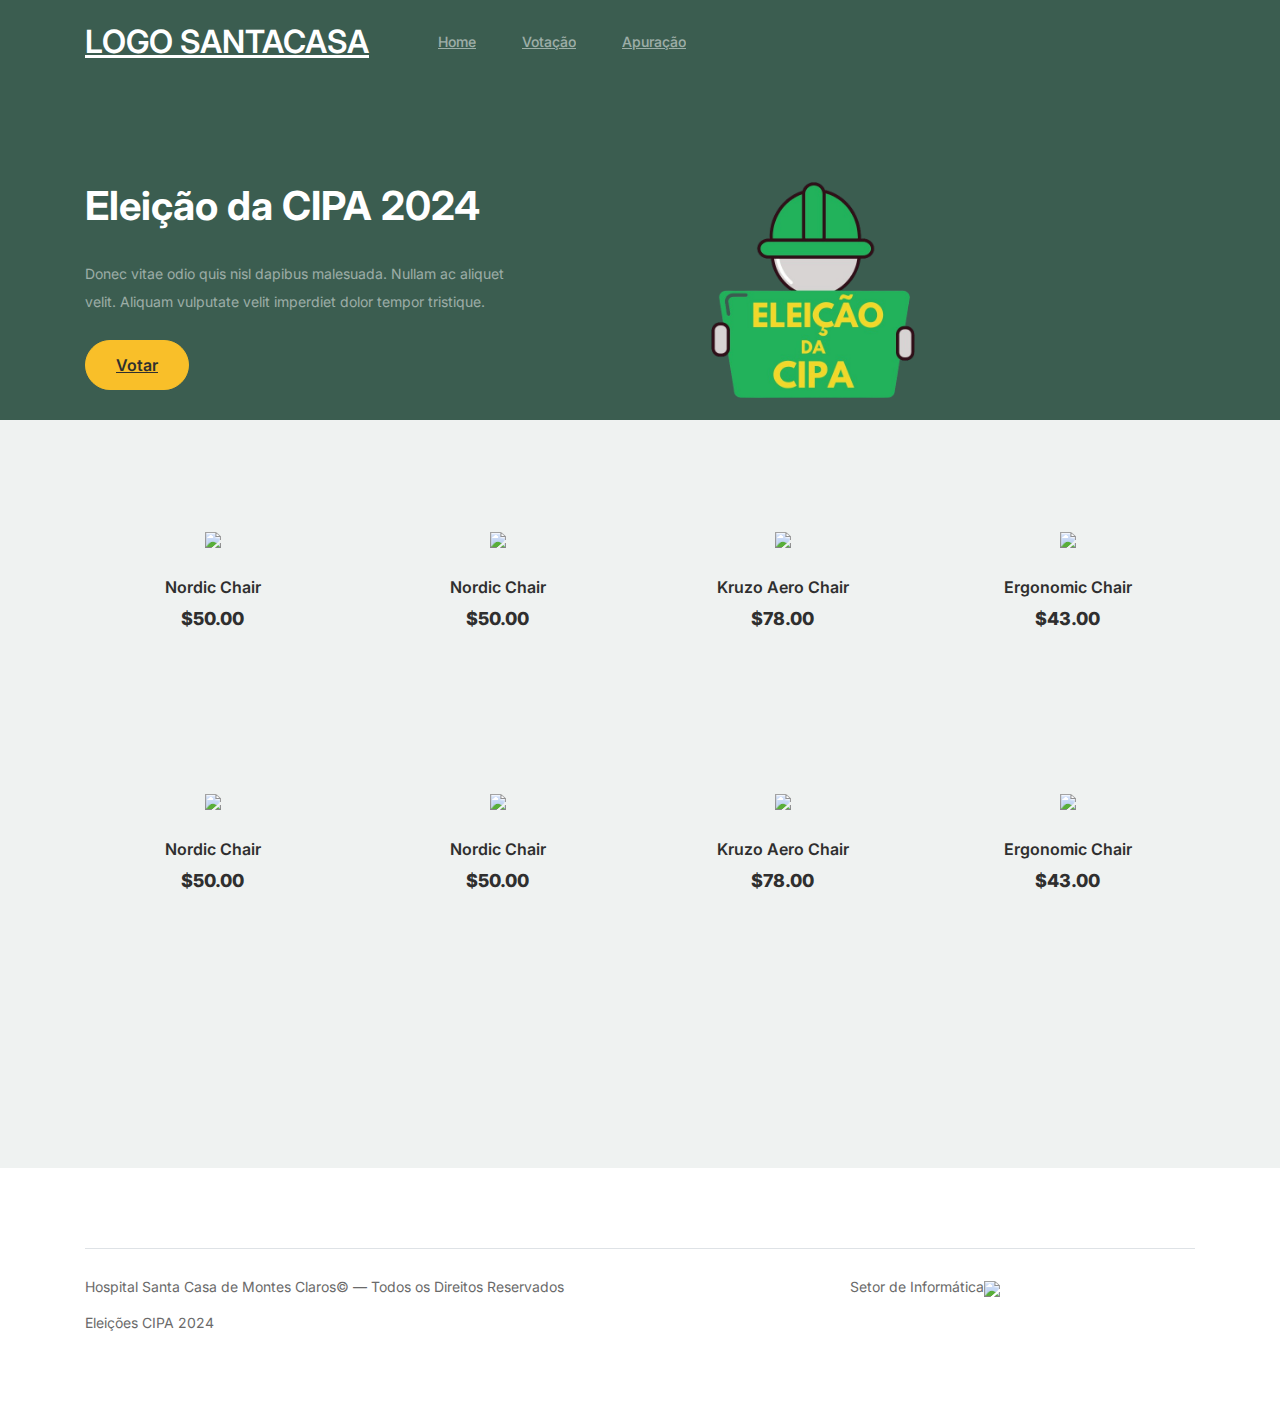
==== index.html @ 3fdd09a6 "Inclusão das fotos" ====
<!DOCTYPE html>
<html lang="pt-BR">

<head>
    <meta charset="UTF-8">
    <meta name="viewport" content="width=device-width, initial-scale=1.0, shrink-to-fit=no">
    <title>Site de Votação</title>
    <link rel="shortcut icon" href="favicon.png">
    <link href="https://stackpath.bootstrapcdn.com/bootstrap/4.5.2/css/bootstrap.min.css" rel="stylesheet">

    <link href="css/bootstrap.min.css" rel="stylesheet">
    <link href="https://cdnjs.cloudflare.com/ajax/libs/font-awesome/6.0.0-beta3/css/all.min.css" rel="stylesheet">
    <link href="css/tiny-slider.css" rel="stylesheet">
    <link href="css/style.css" rel="stylesheet">

</head>

<body>
    <nav class="custom-navbar navbar navbar navbar-expand-md navbar-dark bg-dark" arial-label="Furni navigation bar">
        <div class="container">
            <a class="navbar-brand" href="index.html">LOGO SANTACASA</a>
            <div class="collapse navbar-collapse">
                <ul class="custom-navbar-nav navbar-nav ms-auto mb-2 mb-md-0">
                    <li class="nav-item active">
                    <li class="nav-item">
                        <a class="nav-link" href="index.html">Home</a>
                    </li>
                    <li class="nav-item">
                        <a class="nav-link" href=#votacao>Votação</a>
                    </li>
                    <li class="nav-item">
                        <a class="nav-link" href="resultado.html">Apuração</a>
                    </li>
                </ul>
            </div>
        </div>
    </nav>

    <div class="hero">
        <div class="container">
            <div class="row justify-content-between">
                <div class="col-lg-5">
                    <div class="intro-excerpt">
                        <h1>Eleição da CIPA <span clsas="d-block">2024</span></h1>
                        <p class="mb-4">Donec vitae odio quis nisl dapibus malesuada. Nullam ac aliquet
                            velit. Aliquam
                            vulputate velit imperdiet dolor tempor tristique.</p>
                        <p><a href="" class="btn btn-secondary me-2">Votar</a>
                    </div>
                </div>
                <div class="col-lg-6">
                    <div class="hero-img-wrap">
                        <img src="img/boneco_cipa.png" class="img-fluid boneco">
                    </div>
                </div>
            </div>
        </div>
    </div>

    <div class="untree_co-section product-section before-footer-section0" id="votacao">
        <div class="container">
            <div class="row">

                <!-- Start Column 1 -->
                <div class="col-12 col-md-4 col-lg-3 mb-5">
                    <a class="product-item" href="#">
                        <img src="images/person_3.jpg" class="img-fluid product-thumbnail">
                        <h3 class="product-title">Nordic Chair</h3>
                        <strong class="product-price">$50.00</strong>
                        <span class="icon-cross">
                            <p>Votar</p>
                        </span>
                    </a>
                </div>
                <!-- End Column 1 -->

                <!-- Start Column 2 -->
                <div class="col-12 col-md-4 col-lg-3 mb-5">
                    <a class="product-item" href="#">
                        <img src="images/person_2.jpg" class="img-fluid product-thumbnail">
                        <h3 class="product-title">Nordic Chair</h3>
                        <strong class="product-price">$50.00</strong>

                        <span class="icon-cross">
                            <img src="images/cross.svg" class="img-fluid">
                        </span>
                    </a>
                </div>
                <!-- End Column 2 -->

                <!-- Start Column 3 -->
                <div class="col-12 col-md-4 col-lg-3 mb-5">
                    <a class="product-item" href="#">
                        <img src="images/person_4.jpg" class="img-fluid product-thumbnail">
                        <h3 class="product-title">Kruzo Aero Chair</h3>
                        <strong class="product-price">$78.00</strong>

                        <span class="icon-cross">
                            <img src="images/cross.svg" class="img-fluid">
                        </span>
                    </a>
                </div>
                <!-- End Column 3 -->

                <!-- Start Column 4 -->
                <div class="col-12 col-md-4 col-lg-3 mb-5">
                    <a class="product-item" href="#">
                        <img src="images/person_3.jpg" class="img-fluid product-thumbnail">
                        <h3 class="product-title">Ergonomic Chair</h3>
                        <strong class="product-price">$43.00</strong>

                        <span class="icon-cross">
                            <img src="images/cross.svg" class="img-fluid">
                        </span>
                    </a>
                </div>
                <!-- End Column 4 -->


                <!-- Start Column 1 -->
                <div class="col-12 col-md-4 col-lg-3 mb-5">
                    <a class="product-item" href="#">
                        <img src="images/person_3.jpg" class="img-fluid product-thumbnail">
                        <h3 class="product-title">Nordic Chair</h3>
                        <strong class="product-price">$50.00</strong>

                        <span class="icon-cross">
                            <img src="images/cross.svg" class="img-fluid">
                        </span>
                    </a>
                </div>
                <!-- End Column 1 -->

                <!-- Start Column 2 -->
                <div class="col-12 col-md-4 col-lg-3 mb-5">
                    <a class="product-item" href="#">
                        <img src="images/person_1.jpg" class="img-fluid product-thumbnail">
                        <h3 class="product-title">Nordic Chair</h3>
                        <strong class="product-price">$50.00</strong>

                        <span class="icon-cross">
                            <img src="images/cross.svg" class="img-fluid">
                        </span>
                    </a>
                </div>
                <!-- End Column 2 -->

                <!-- Start Column 3 -->
                <div class="col-12 col-md-4 col-lg-3 mb-5">
                    <a class="product-item" href="#">
                        <img src="images/person-1.jpg" class="img-fluid product-thumbnail">
                        <h3 class="product-title">Kruzo Aero Chair</h3>
                        <strong class="product-price">$78.00</strong>

                        <span class="icon-cross">
                            <img src="images/cross.svg" class="img-fluid">
                        </span>
                    </a>
                </div>
                <!-- End Column 3 -->

                <!-- Start Column 4 -->
                <div class="col-12 col-md-4 col-lg-3 mb-5">
                    <a class="product-item" href="#">
                        <img src="images/person_3.jpg" class="img-fluid product-thumbnail">
                        <h3 class="product-title">Ergonomic Chair</h3>
                        <strong class="product-price">$43.00</strong>

                        <span class="icon-cross">
                            <img src="images/cross.svg" class="img-fluid">
                        </span>
                    </a>
                </div>
                <!-- End Column 4 -->


            </div>
        </div>
    </div>


    <footer class="footer-section">
        <div class="container relative">
            <div class="border-top copyright">
                <div class="row pt-4">
                    <div class="col-lg-6">
                        <p class="mb-2 text-lg-start">Hospital Santa Casa de Montes Claros&copy; &mdash;
                            Todos os Direitos Reservados
                        </p>
                        <p class="mb-2 text-lg-start"> Eleições CIPA 2024</p>
                    </div>

                    <div class="col-lg-6 text-center text-lg-end">
                        <ul class="list-unstyled d-inline-flex ms-auto">
                            <li class="me-4">
                                <p href="#">Setor de Informática</p>
                            </li>
                            <li class="me-4">
                                <img src="logo.png">
                            </li>
                        </ul>
                    </div>

                </div>
            </div>

        </div>
    </footer>




















    <script src="js/bootstrap.bundle.min.js"></script>
    <script src="https://code.jquery.com/jquery-3.5.1.slim.min.js"></script>
    <script src="https://cdn.jsdelivr.net/npm/@popperjs/core@2.9.3/dist/umd/popper.min.js"></script>
    <script src="https://stackpath.bootstrapcdn.com/bootstrap/4.5.2/js/bootstrap.min.js"></script>
    <!-- Script para geração dos cards e paginação -->
    <script src="votacao.js"></script>

</html>
---- css/style.css ----
@import url("https://fonts.googleapis.com/css2?family=Inter:wght@400;500;600;700;800&display=swap");

body {
    overflow-x: hidden;
    position: relative;
}

body {
    font-family: "Inter", sans-serif;
    font-weight: 400;
    line-height: 28px;
    color: #6a6a6a;
    font-size: 14px;
    background-color: #eff2f1;
}

a {
    text-decoration: none;
    -webkit-transition: .3s all ease;
    -o-transition: .3s all ease;
    transition: .3s all ease;
    color: #2f2f2f;
    text-decoration: underline;
}

a:hover {
    color: #2f2f2f;
    text-decoration: none;
}

a.more {
    font-weight: 600;
}

.custom-navbar {
    background: #3b5d50 !important;
    padding-top: 20px;
    padding-bottom: 20px;
    position: relative;
}

.custom-navbar .navbar-brand {
    font-size: 32px;
    font-weight: 600;
}

.custom-navbar .navbar-brand>span {
    opacity: .4;
}

.custom-navbar .navbar-toggler {
    border-color: transparent;
}

.custom-navbar .navbar-toggler:active,
.custom-navbar .navbar-toggler:focus {
    -webkit-box-shadow: none;
    box-shadow: none;
    outline: none;
}

@media (min-width: 992px) {
    .custom-navbar .custom-navbar-nav li {
        margin-left: 15px;
        margin-right: 15px;
    }
}

.custom-navbar .custom-navbar-nav li a {
    font-weight: 500;
    color: #ffffff !important;
    opacity: .5;
    -webkit-transition: .3s all ease;
    -o-transition: .3s all ease;
    transition: .3s all ease;
    position: relative;
}

@media (min-width: 768px) {
    .custom-navbar .custom-navbar-nav li a:before {
        content: "";
        position: absolute;
        bottom: 0;
        left: 8px;
        right: 8px;
        background: #f9bf29;
        height: 5px;
        opacity: 1;
        visibility: visible;
        width: 0;
        -webkit-transition: .15s all ease-out;
        -o-transition: .15s all ease-out;
        transition: .15s all ease-out;
    }
}

.custom-navbar .custom-navbar-nav li a:hover {
    opacity: 1;
}

.custom-navbar .custom-navbar-nav li a:hover:before {
    width: calc(100% - 16px);
}

.custom-navbar .custom-navbar-nav li.active a {
    opacity: 1;
}

.custom-navbar .custom-navbar-nav li.active a:before {
    width: calc(100% - 16px);
}

.custom-navbar .custom-navbar-cta {
    margin-left: 0 !important;
    -webkit-box-orient: horizontal;
    -webkit-box-direction: normal;
    -ms-flex-direction: row;
    flex-direction: row;
}

@media (min-width: 768px) {
    .custom-navbar .custom-navbar-cta {
        margin-left: 40px !important;
    }
}

.custom-navbar .custom-navbar-cta li {
    margin-left: 0px;
    margin-right: 0px;
}

.custom-navbar .custom-navbar-cta li:first-child {
    margin-right: 20px;
}

.hero {
    background: #3b5d50;
    padding: calc(4rem - 30px) 0 0rem 0;
}

@media (min-width: 768px) {
    .hero {
        padding: calc(2rem - 30px) 0 0 0;
    }
}

@media (min-width: 992px) {
    .hero {
        padding: calc(8rem - 30px) 0 0rem 0;
        height: ;
    }
}

.hero .intro-excerpt {
    position: relative;
    z-index: 4;
}

@media (min-width: 992px) {
    .hero .intro-excerpt {
        max-width: 450px;
    }
}

.hero h1 {
    font-weight: 700;
    color: #ffffff;
    margin-bottom: 30px;
}

@media (min-width: 1400px) {
    .hero h1 {
        font-size: 54px;
    }
}

.hero p {
    color: rgba(255, 255, 255, 0.5);
    margin-bottom: 30px;
}

.hero .hero-img-wrap {
    position: relative;
}

.hero .hero-img-wrap img {
    width: 400px;
    height: auto;
    position: relative;
    top: 0px;
    right: 0px;
    z-index: 2;
    max-width: 780px;
    left: -20px;
}

@media (min-width: 768px) {
    .hero .hero-img-wrap img {
        right: 0px;
        left: 300px;
        width: 40%;
        height: auto;
        top: 20px;
    }
}

@media (min-width: 992px) {
    .hero .hero-img-wrap img {
        left: 0px;
        top: 80px;
        position: absolute;
        right: -50px;
    }
}

@media (min-width: 1200px) {
    .hero .hero-img-wrap img {
        left: 50px;
        top: 0px;
        right: -100px;
    }
}

.hero .hero-img-wrap:after {
    content: "";
    position: absolute;
    width: 255px;
    height: 217px;
    background-image: url("../img/dots-green.svg");
    background-size: contain;
    background-repeat: no-repeat;
    right: -100px;
    top: -0px;
}

@media (min-width: 1200px) {
    .hero .hero-img-wrap:after {
        top: -40px;
    }
}

@media (min-width: 992px) {
    .hero .hero-img-wrap:after {
        top: -40px;
        width: 70%;
        height: auto;
    }
}

@media (min-width: 992px) {
    .hero .hero-img-wrap:after {
        top: -40px;
        width: 70%;
        height: auto;
    }
}

.btn {
    font-weight: 600;
    padding: 12px 30px;
    border-radius: 30px;
    color: #ffffff;
    background: #2f2f2f;
    border-color: #2f2f2f;
}

.btn:hover {
    color: #ffffff;
    background: #222222;
    border-color: #222222;
}

.btn:active,
.btn:focus {
    outline: none !important;
    -webkit-box-shadow: none;
    box-shadow: none;
}

.btn.btn-primary {
    background: #3b5d50;
    border-color: #3b5d50;
}

.btn.btn-primary:hover {
    background: #314d43;
    border-color: #314d43;
}

.btn.btn-secondary {
    color: #2f2f2f;
    background: #f9bf29;
    border-color: #f9bf29;
}

.btn.btn-secondary:hover {
    background: #f8b810;
    border-color: #f8b810;
}

.btn.btn-white-outline {
    background: transparent;
    border-width: 2px;
    border-color: rgba(255, 255, 255, 0.3);
}

.btn.btn-white-outline:hover {
    border-color: white;
    color: #ffffff;
}

.section-title {
    color: #2f2f2f;
}

.product-section {
    padding: 12rem 0;
}

.product-section .product-item {
    text-align: center;
    text-decoration: none;
    display: block;
    position: relative;
    padding-bottom: 8em;
    cursor: pointer;
}

.product-section .product-item .product-thumbnail {
    margin-bottom: 30px;
    position: relative;
    top: 0;
    -webkit-transition: .3s all ease;
    -o-transition: .3s all ease;
    transition: .3s all ease;
}

.product-section .product-item h3 {
    font-weight: 600;
    font-size: 16px;
}

.product-section .product-item strong {
    font-weight: 800 !important;
    font-size: 18px !important;
}

.product-section .product-item h3,
.product-section .product-item strong {
    color: #2f2f2f;
    text-decoration: none;
}

.product-section .product-item .icon-cross {
    position: absolute;
    width: 60px;
    height: 35px;
    display: inline-block;
    color: #2f2f2f;
    background: #f9bf29;
    border-color: #f9bf29;
    bottom: 15px;
    left: 50%;
    -webkit-transform: translateX(-50%);
    -ms-transform: translateX(-50%);
    transform: translateX(-50%);
    margin-bottom: -17.5px;
    border-radius: 50%;
    opacity: 0;
    visibility: hidden;
    -webkit-transition: .3s all ease;
    -o-transition: .3s all ease;
    transition: .3s all ease;
}

.product-section .product-item .icon-cross img {
    position: absolute;
    left: 50%;
    top: 50%;
    -webkit-transform: translate(-50%, -50%);
    -ms-transform: translate(-50%, -50%);
    transform: translate(-50%, -50%);
}

.product-section .product-item:before {
    bottom: 80px;
    left: 0;
    right: 0;
    position: absolute;
    content: "";
    background: #dce5e4;
    height: 0%;
    z-index: -1;
    border-radius: 10px;
    -webkit-transition: .3s all ease;
    -o-transition: .3s all ease;
    transition: .3s all ease;
}

.product-section .product-item:hover .product-thumbnail {
    top: -25px;
}

.product-section .product-item:hover .icon-cross {
    top: auto;
    bottom: 0;
    opacity: 1;
    visibility: visible;
}

.product-section .product-item:hover:before {
    height: 70%;
}


.footer-section {
    padding: 80px 0;
    background: #ffffff;
}

.footer-section .relative {
    position: relative;
}

.footer-section a {
    text-decoration: none;
    color: #2f2f2f;
    -webkit-transition: .3s all ease;
    -o-transition: .3s all ease;
    transition: .3s all ease;
}

.footer-section a:hover {
    color: rgba(47, 47, 47, 0.5);
}

.footer-section .subscription-form {
    margin-bottom: 40px;
    position: relative;
    z-index: 2;
    margin-top: 100px;
}

@media (min-width: 992px) {
    .footer-section .subscription-form {
        margin-top: 0px;
        margin-bottom: 80px;
    }
}

.footer-section .subscription-form h3 {
    font-size: 18px;
    font-weight: 500;
    color: #3b5d50;
}

.footer-section .subscription-form .form-control {
    height: 50px;
    border-radius: 10px;
    font-family: "Inter", sans-serif;
}

.footer-section .subscription-form .form-control:active,
.footer-section .subscription-form .form-control:focus {
    outline: none;
    -webkit-box-shadow: none;
    box-shadow: none;
    border-color: #3b5d50;
    -webkit-box-shadow: 0 1px 4px 0 rgba(0, 0, 0, 0.2);
    box-shadow: 0 1px 4px 0 rgba(0, 0, 0, 0.2);
}

.footer-section .subscription-form .form-control::-webkit-input-placeholder {
    font-size: 14px;
}

.footer-section .subscription-form .form-control::-moz-placeholder {
    font-size: 14px;
}

.footer-section .subscription-form .form-control:-ms-input-placeholder {
    font-size: 14px;
}

.footer-section .subscription-form .form-control:-moz-placeholder {
    font-size: 14px;
}

.footer-section .subscription-form .btn {
    border-radius: 10px !important;
}

.footer-section .sofa-img {
    position: absolute;
    top: -200px;
    z-index: 1;
    right: 0;
}

.footer-section .sofa-img img {
    max-width: 380px;
}

.footer-section .links-wrap {
    margin-top: 0px;
}

@media (min-width: 992px) {
    .footer-section .links-wrap {
        margin-top: 54px;
    }
}

.footer-section .links-wrap ul li {
    margin-bottom: 10px;
}

.footer-section .footer-logo-wrap .footer-logo {
    font-size: 32px;
    font-weight: 500;
    text-decoration: none;
    color: #3b5d50;
}

.footer-section .custom-social li {
    margin: 2px;
    display: inline-block;
}

.footer-section .custom-social li a {
    width: 40px;
    height: 40px;
    text-align: center;
    line-height: 40px;
    display: inline-block;
    background: #dce5e4;
    color: #3b5d50;
    border-radius: 50%;
}

.footer-section .custom-social li a:hover {
    background: #3b5d50;
    color: #ffffff;
}

.footer-section .border-top {
    border-color: #dce5e4;
}

.footer-section .border-top.copyright {
    font-size: 14px !important;
}

.untree_co-section {
    padding: 7rem 0;
}

.form-control {
    height: 50px;
    border-radius: 10px;
    font-family: "Inter", sans-serif;
}

.form-control:active,
.form-control:focus {
    outline: none;
    -webkit-box-shadow: none;
    box-shadow: none;
    border-color: #3b5d50;
    -webkit-box-shadow: 0 1px 4px 0 rgba(0, 0, 0, 0.2);
    box-shadow: 0 1px 4px 0 rgba(0, 0, 0, 0.2);
}

.form-control::-webkit-input-placeholder {
    font-size: 14px;
}

.form-control::-moz-placeholder {
    font-size: 14px;
}

.form-control:-ms-input-placeholder {
    font-size: 14px;
}

.form-control:-moz-placeholder {
    font-size: 14px;
}

.service {
    line-height: 1.5;
}

.service .service-icon {
    border-radius: 10px;
    -webkit-box-flex: 0;
    -ms-flex: 0 0 50px;
    flex: 0 0 50px;
    height: 50px;
    line-height: 50px;
    text-align: center;
    background: #3b5d50;
    margin-right: 20px;
    color: #ffffff;
}

textarea {
    height: auto !important;
}

.site-blocks-table {
    overflow: auto;
}

.site-blocks-table .product-thumbnail {
    width: 200px;
}

.site-blocks-table .btn {
    padding: 2px 10px;
}

.site-blocks-table thead th {
    padding: 30px;
    text-align: center;
    border-width: 0px !important;
    vertical-align: middle;
    color: rgba(0, 0, 0, 0.8);
    font-size: 18px;
}

.site-blocks-table td {
    padding: 20px;
    text-align: center;
    vertical-align: middle;
    color: rgba(0, 0, 0, 0.8);
}

.site-blocks-table tbody tr:first-child td {
    border-top: 1px solid #3b5d50 !important;
}

.site-blocks-table .btn {
    background: none !important;
    color: #000000;
    border: none;
    height: auto !important;
}

.site-block-order-table th {
    border-top: none !important;
    border-bottom-width: 1px !important;
}

.site-block-order-table td,
.site-block-order-table th {
    color: #000000;
}

.couponcode-wrap input {
    border-radius: 10px !important;
}

.text-primary {
    color: #3b5d50 !important;
}

.thankyou-icon {
    position: relative;
    color: #3b5d50;
}

.thankyou-icon:before {
    position: absolute;
    content: "";
    width: 50px;
    height: 50px;
    border-radius: 50%;
    background: rgba(59, 93, 80, 0.2);
}
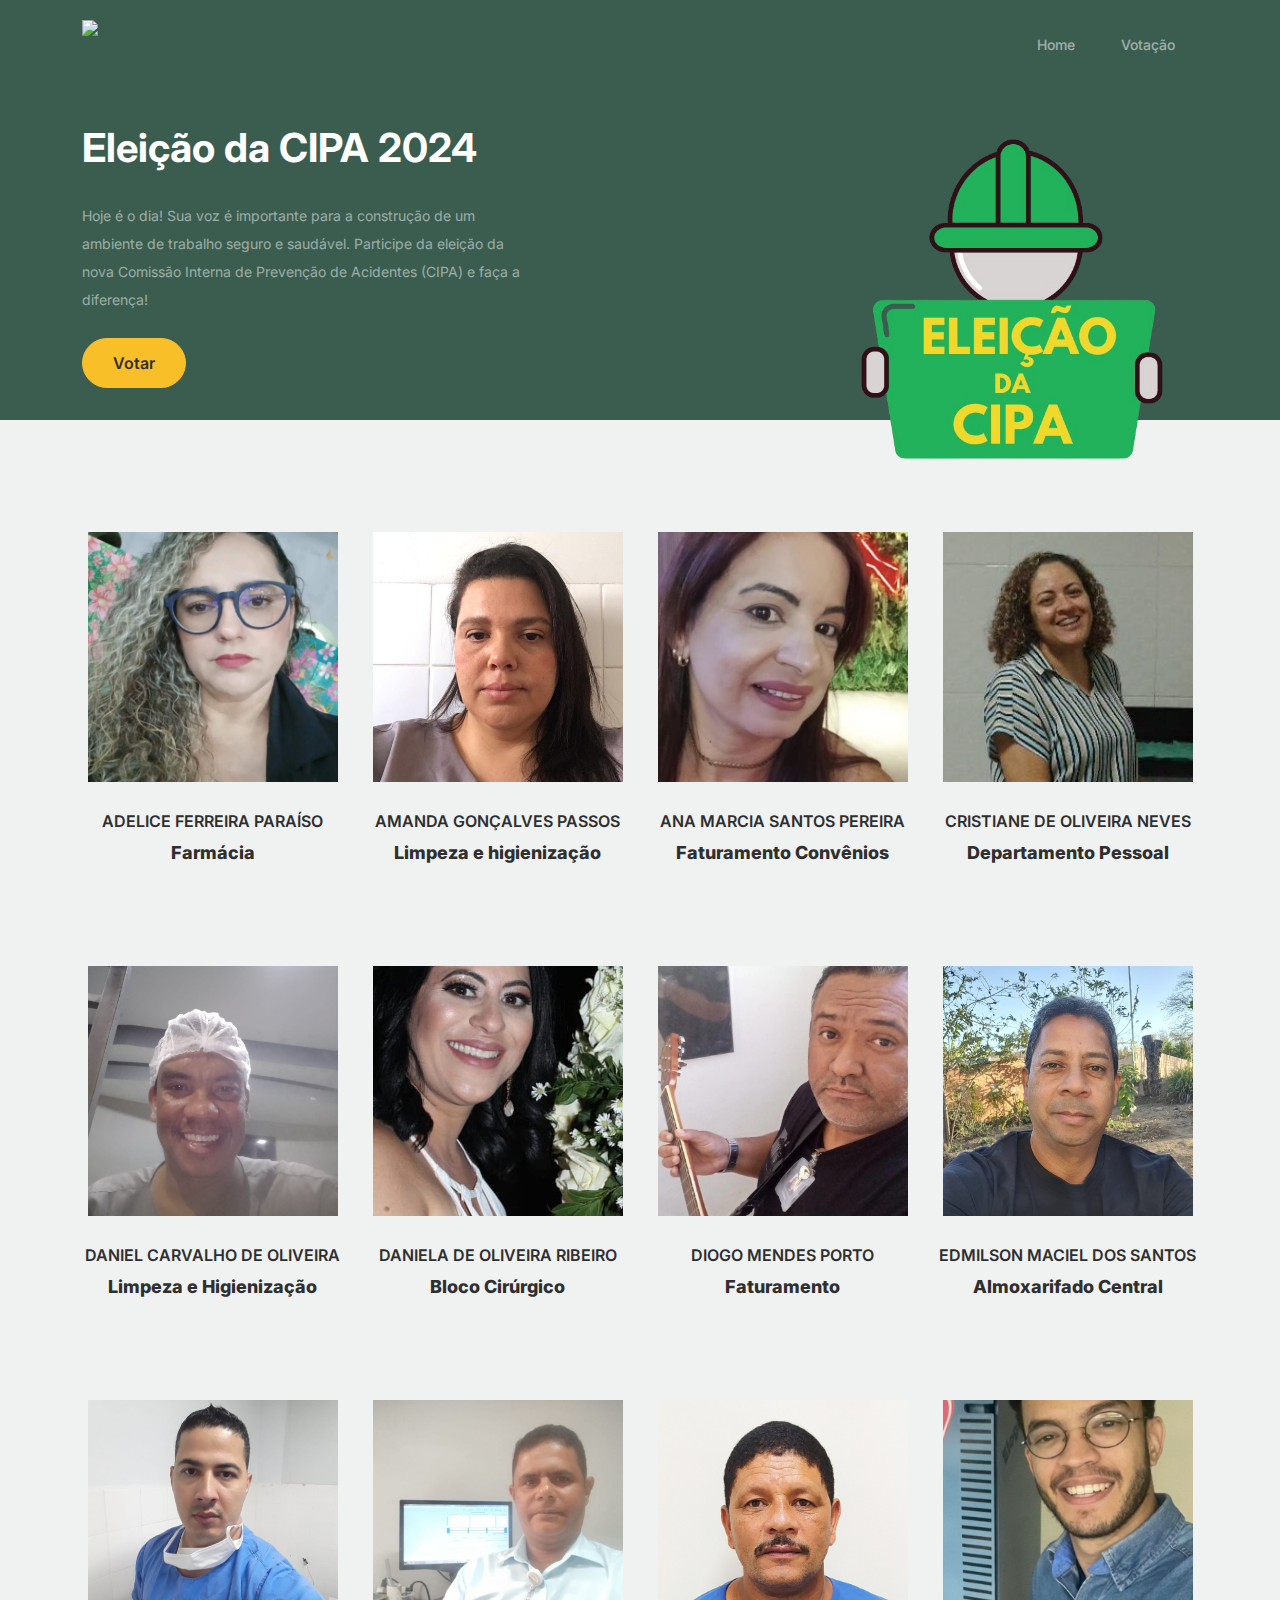
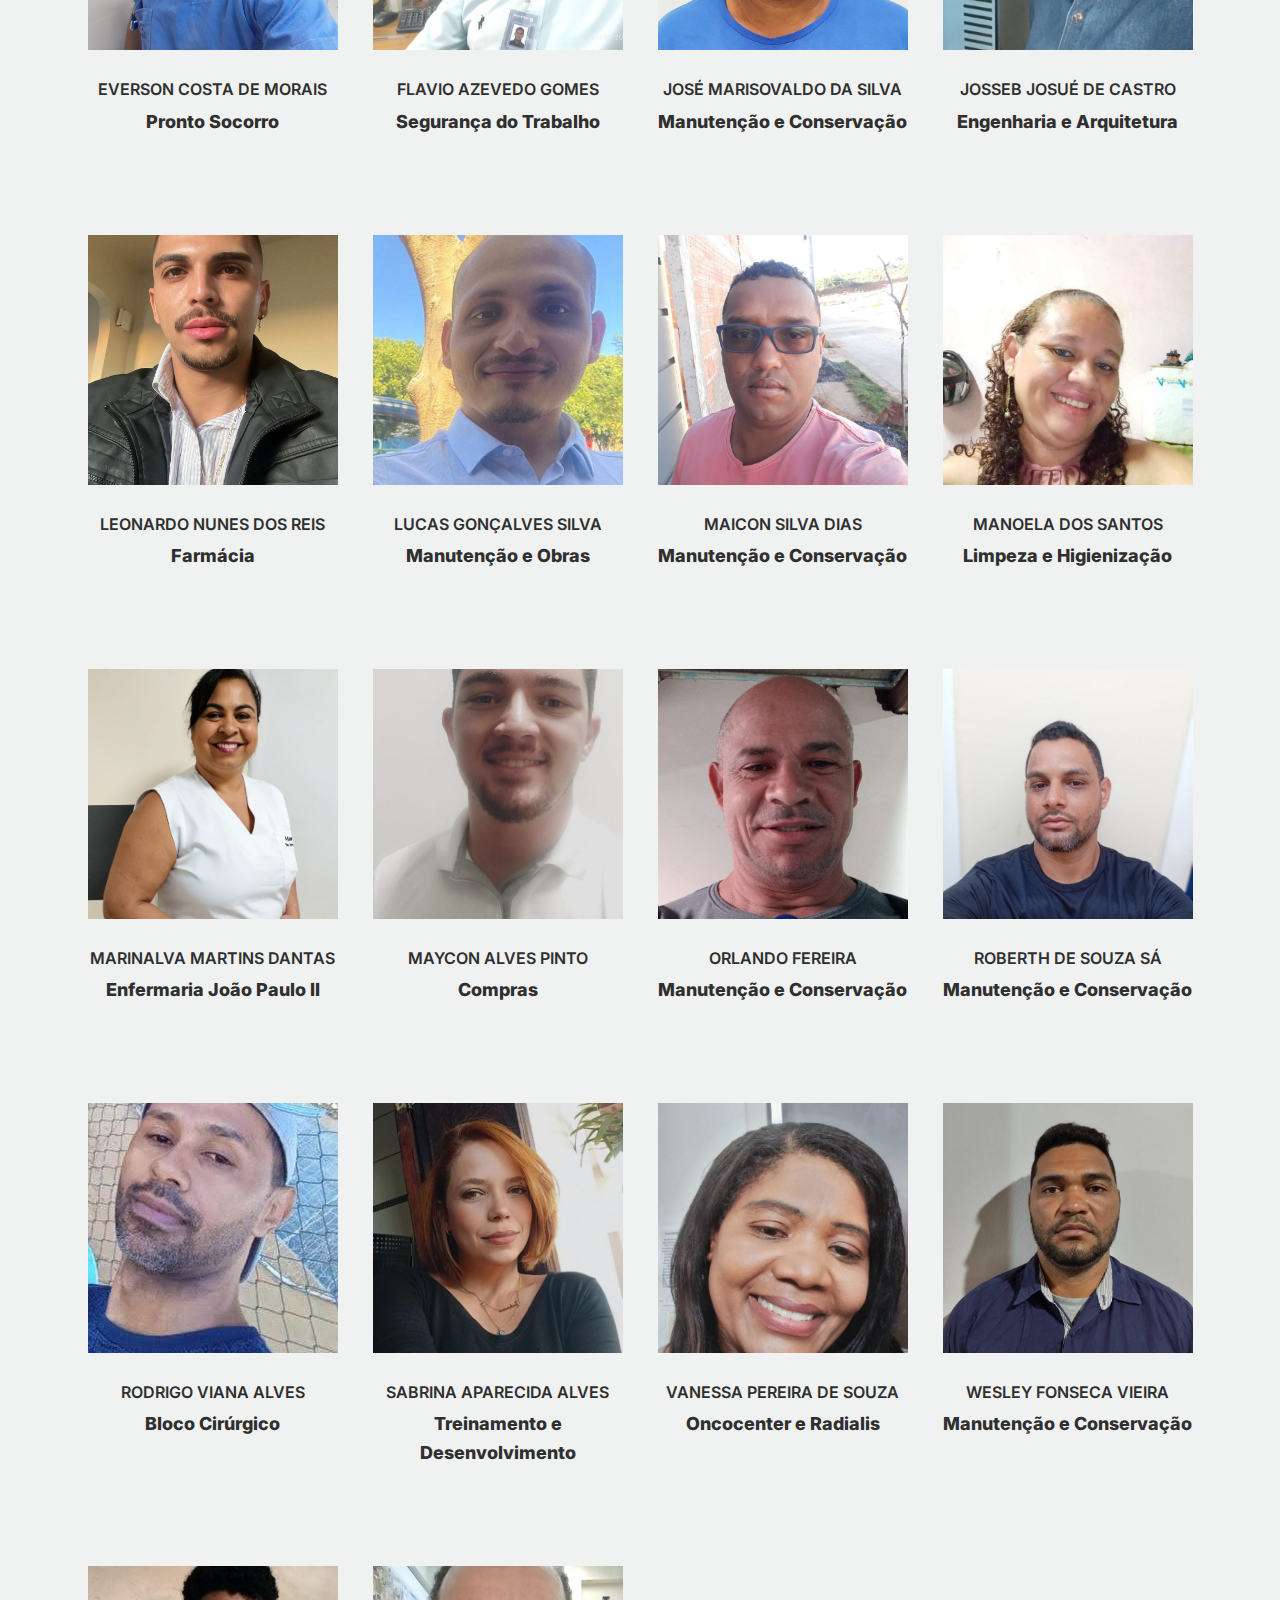
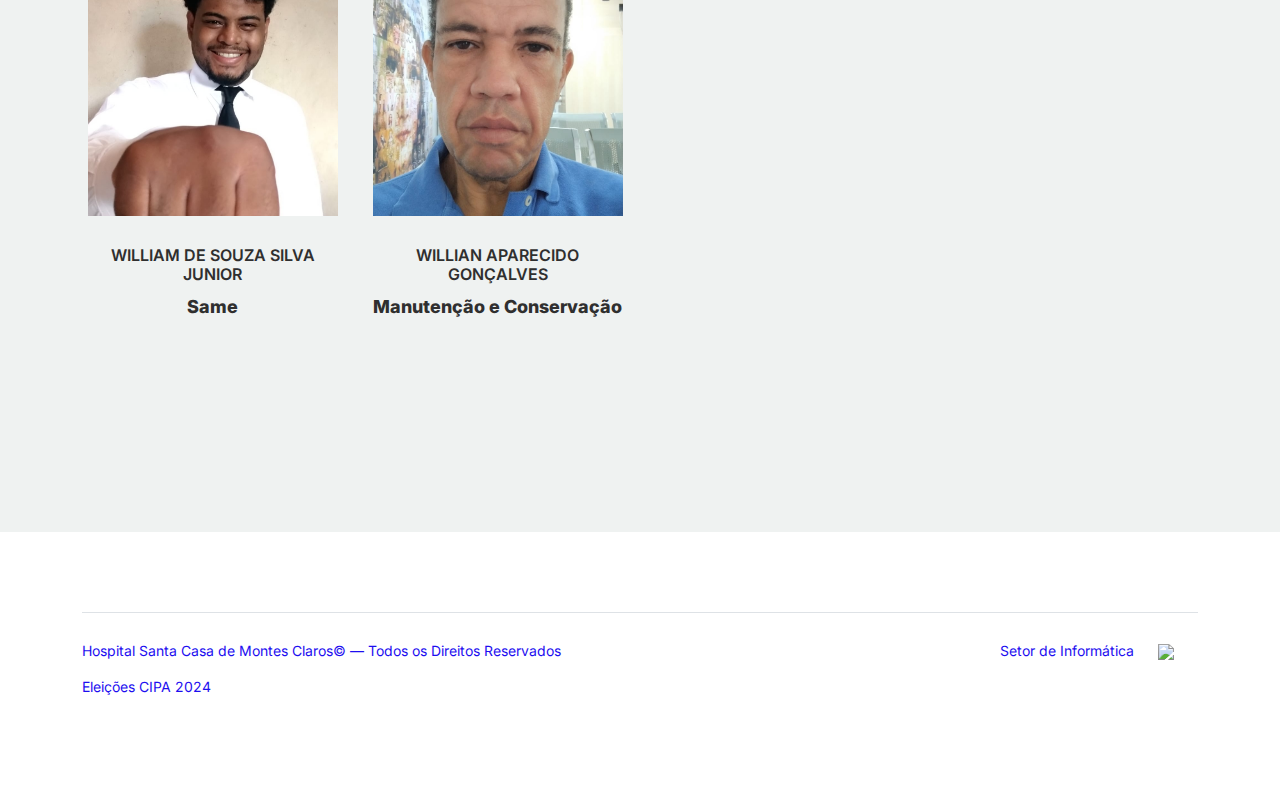
==== commit 8f2edd72: "Começo do modal" ====
--- a/index.html
+++ b/index.html
@@ -18,7 +18,7 @@
 <body>
     <nav class="custom-navbar navbar navbar navbar-expand-md navbar-dark bg-dark" arial-label="Furni navigation bar">
         <div class="container">
-            <a class="navbar-brand" href="index.html">LOGO SANTACASA</a>
+            <img src="img/Logo.png" class="img-logo">
             <div class="collapse navbar-collapse">
                 <ul class="custom-navbar-nav navbar-nav ms-auto mb-2 mb-md-0">
                     <li class="nav-item active">
@@ -28,9 +28,7 @@
                     <li class="nav-item">
                         <a class="nav-link" href=#votacao>Votação</a>
                     </li>
-                    <li class="nav-item">
-                        <a class="nav-link" href="resultado.html">Apuração</a>
-                    </li>
+
                 </ul>
             </div>
         </div>
@@ -42,10 +40,10 @@
                 <div class="col-lg-5">
                     <div class="intro-excerpt">
                         <h1>Eleição da CIPA <span clsas="d-block">2024</span></h1>
-                        <p class="mb-4">Donec vitae odio quis nisl dapibus malesuada. Nullam ac aliquet
-                            velit. Aliquam
-                            vulputate velit imperdiet dolor tempor tristique.</p>
-                        <p><a href="" class="btn btn-secondary me-2">Votar</a>
+                        <p class="mb-4">Hoje é o dia! Sua voz é importante para a construção de um ambiente de trabalho
+                            seguro e saudável. Participe da eleição
+                            da nova Comissão Interna de Prevenção de Acidentes (CIPA) e faça a diferença!</p>
+                        <p><a href="#votacao" class="btn btn-secondary me-2">Votar</a>
                     </div>
                 </div>
                 <div class="col-lg-6">
@@ -57,30 +55,37 @@
         </div>
     </div>
 
-    <div class="untree_co-section product-section before-footer-section0" id="votacao">
+    <div class="untree_co-section candidato-section before-footer-section0" id="votacao">
         <div class="container">
             <div class="row">
 
                 <!-- Start Column 1 -->
                 <div class="col-12 col-md-4 col-lg-3 mb-5">
-                    <a class="product-item" href="#">
-                        <img src="images/person_3.jpg" class="img-fluid product-thumbnail">
-                        <h3 class="product-title">Nordic Chair</h3>
-                        <strong class="product-price">$50.00</strong>
-                        <span class="icon-cross">
-                            <p>Votar</p>
-                        </span>
-                    </a>
-                </div>
+                    <a class="candidato-item" href="#">
+                        <img src="img/candidatos/APARAISO.jpg" class="img-fluid candidato-thumbnail">
+                        <h3 class="candidato-title">ADELICE FERREIRA PARAÍSO</h3>
+                        <strong class="candidato-price">Farmácia</strong>
+                        <span class="icon-cross">
+                            <div id="popup" class="popup">
+                                <div class="popup-content">
+                                    <span class="close" onclick="closePopup()">&times;</span>
+                                    <p>Por favor, insira o número da sua matrícula:</p>
+                                    <input type="text" id="matricula" name="matricula">
+                                    <button class="confirm-button" onclick="confirmar()">Confirmar</button>
+                                </div>
+                            </div>
+                        </span>
+                    </a>
+                </div>
+
                 <!-- End Column 1 -->
 
                 <!-- Start Column 2 -->
                 <div class="col-12 col-md-4 col-lg-3 mb-5">
-                    <a class="product-item" href="#">
-                        <img src="images/person_2.jpg" class="img-fluid product-thumbnail">
-                        <h3 class="product-title">Nordic Chair</h3>
-                        <strong class="product-price">$50.00</strong>
-
+                    <a class="candidato-item" href="#">
+                        <img src="img/candidatos/AGPASSOS.jpg" class="img-fluid candidato-thumbnail">
+                        <h3 class="candidato-title">AMANDA GONÇALVES PASSOS</h3>
+                        <strong class="candidato-price">Limpeza e higienização</strong>
                         <span class="icon-cross">
                             <img src="images/cross.svg" class="img-fluid">
                         </span>
@@ -90,10 +95,10 @@
 
                 <!-- Start Column 3 -->
                 <div class="col-12 col-md-4 col-lg-3 mb-5">
-                    <a class="product-item" href="#">
-                        <img src="images/person_4.jpg" class="img-fluid product-thumbnail">
-                        <h3 class="product-title">Kruzo Aero Chair</h3>
-                        <strong class="product-price">$78.00</strong>
+                    <a class="candidato-item" href="#">
+                        <img src="img/candidatos/AMSANTOS.jpg" class="img-fluid candidato-thumbnail">
+                        <h3 class="candidato-title">ANA MARCIA SANTOS PEREIRA</h3>
+                        <strong class="candidato-price">Faturamento Convênios</strong>
 
                         <span class="icon-cross">
                             <img src="images/cross.svg" class="img-fluid">
@@ -104,25 +109,48 @@
 
                 <!-- Start Column 4 -->
                 <div class="col-12 col-md-4 col-lg-3 mb-5">
-                    <a class="product-item" href="#">
-                        <img src="images/person_3.jpg" class="img-fluid product-thumbnail">
-                        <h3 class="product-title">Ergonomic Chair</h3>
-                        <strong class="product-price">$43.00</strong>
-
-                        <span class="icon-cross">
-                            <img src="images/cross.svg" class="img-fluid">
-                        </span>
-                    </a>
-                </div>
+                    <a class="candidato-item" href="#">
+                        <img src="img/candidatos/CONA.jpg" class="img-fluid candidato-thumbnail">
+                        <h3 class="candidato-title">CRISTIANE DE OLIVEIRA NEVES</h3>
+                        <strong class="candidato-price">Departamento Pessoal</strong>
+
+                        <span class="icon-cross">
+                            <img src="images/cross.svg" class="img-fluid">
+                        </span>
+                    </a>
+                </div>
+
+                <div class="col-12 col-md-4 col-lg-3 mb-5">
+                    <a class="candidato-item" href="#">
+                        <img src="img/candidatos/DCARVALHO.jpg" class="img-fluid candidato-thumbnail">
+                        <h3 class="candidato-title">DANIEL CARVALHO DE OLIVEIRA</h3>
+                        <strong class="candidato-price">Limpeza e Higienização</strong>
+
+                        <span class="icon-cross">
+                            <img src="images/cross.svg" class="img-fluid">
+                        </span>
+                    </a>
+                </div>
+
                 <!-- End Column 4 -->
-
+                <div class="col-12 col-md-4 col-lg-3 mb-5">
+                    <a class="candidato-item" href="#">
+                        <img src="img/candidatos/DORIBEIRO.jpg" class="img-fluid candidato-thumbnail">
+                        <h3 class="candidato-title">DANIELA DE OLIVEIRA RIBEIRO</h3>
+                        <strong class="candidato-price">Bloco Cirúrgico</strong>
+
+                        <span class="icon-cross">
+                            <img src="images/cross.svg" class="img-fluid">
+                        </span>
+                    </a>
+                </div>
 
                 <!-- Start Column 1 -->
                 <div class="col-12 col-md-4 col-lg-3 mb-5">
-                    <a class="product-item" href="#">
-                        <img src="images/person_3.jpg" class="img-fluid product-thumbnail">
-                        <h3 class="product-title">Nordic Chair</h3>
-                        <strong class="product-price">$50.00</strong>
+                    <a class="candidato-item" href="#">
+                        <img src="img/candidatos/DPORTO.jpg" class="img-fluid candidato-thumbnail">
+                        <h3 class="candidato-title">DIOGO MENDES PORTO</h3>
+                        <strong class="candidato-price">Faturamento</strong>
 
                         <span class="icon-cross">
                             <img src="images/cross.svg" class="img-fluid">
@@ -133,10 +161,10 @@
 
                 <!-- Start Column 2 -->
                 <div class="col-12 col-md-4 col-lg-3 mb-5">
-                    <a class="product-item" href="#">
-                        <img src="images/person_1.jpg" class="img-fluid product-thumbnail">
-                        <h3 class="product-title">Nordic Chair</h3>
-                        <strong class="product-price">$50.00</strong>
+                    <a class="candidato-item" href="#">
+                        <img src="img/candidatos/EMACIEL.jpg" class="img-fluid candidato-thumbnail">
+                        <h3 class="candidato-title">EDMILSON MACIEL DOS SANTOS</h3>
+                        <strong class="candidato-price">Almoxarifado Central</strong>
 
                         <span class="icon-cross">
                             <img src="images/cross.svg" class="img-fluid">
@@ -147,10 +175,10 @@
 
                 <!-- Start Column 3 -->
                 <div class="col-12 col-md-4 col-lg-3 mb-5">
-                    <a class="product-item" href="#">
-                        <img src="images/person-1.jpg" class="img-fluid product-thumbnail">
-                        <h3 class="product-title">Kruzo Aero Chair</h3>
-                        <strong class="product-price">$78.00</strong>
+                    <a class="candidato-item" href="#">
+                        <img src="img/candidatos/EMORAIS.jpg" class="img-fluid candidato-thumbnail">
+                        <h3 class="candidato-title">EVERSON COSTA DE MORAIS</h3>
+                        <strong class="candidato-price">Pronto Socorro</strong>
 
                         <span class="icon-cross">
                             <img src="images/cross.svg" class="img-fluid">
@@ -161,17 +189,207 @@
 
                 <!-- Start Column 4 -->
                 <div class="col-12 col-md-4 col-lg-3 mb-5">
-                    <a class="product-item" href="#">
-                        <img src="images/person_3.jpg" class="img-fluid product-thumbnail">
-                        <h3 class="product-title">Ergonomic Chair</h3>
-                        <strong class="product-price">$43.00</strong>
-
-                        <span class="icon-cross">
-                            <img src="images/cross.svg" class="img-fluid">
-                        </span>
-                    </a>
-                </div>
-                <!-- End Column 4 -->
+                    <a class="candidato-item" href="#">
+                        <img src="img/candidatos/FAGOMES.jpg" class="img-fluid candidato-thumbnail">
+                        <h3 class="candidato-title">FLAVIO AZEVEDO GOMES</h3>
+                        <strong class="candidato-price">Segurança do Trabalho</strong>
+
+                        <span class="icon-cross">
+                            <img src="images/cross.svg" class="img-fluid">
+                        </span>
+                    </a>
+                </div>
+
+                <div class="col-12 col-md-4 col-lg-3 mb-5">
+                    <a class="candidato-item" href="#">
+                        <img src="img/candidatos/JMARISOVALDO.jpg" class="img-fluid candidato-thumbnail">
+                        <h3 class="candidato-title">JOSÉ MARISOVALDO DA SILVA</h3>
+                        <strong class="candidato-price">Manutenção e Conservação</strong>
+
+                        <span class="icon-cross">
+                            <img src="images/cross.svg" class="img-fluid">
+                        </span>
+                    </a>
+                </div>
+
+                <div class="col-12 col-md-4 col-lg-3 mb-5">
+                    <a class="candidato-item" href="#">
+                        <img src="img/candidatos/JJARAUJO.jpg" class="img-fluid candidato-thumbnail">
+                        <h3 class="candidato-title">JOSSEB JOSUÉ DE CASTRO</h3>
+                        <strong class="candidato-price">Engenharia e Arquitetura</strong>
+                        <span class="icon-cross">
+                            <img src="images/cross.svg" class="img-fluid">
+                        </span>
+                    </a>
+                </div>
+
+                <div class="col-12 col-md-4 col-lg-3 mb-5">
+                    <a class="candidato-item" href="#">
+                        <img src="img/candidatos/LNREIS.jpg" class="img-fluid candidato-thumbnail">
+                        <h3 class="candidato-title">LEONARDO NUNES DOS REIS</h3>
+                        <strong class="candidato-price">Farmácia</strong>
+
+                        <span class="icon-cross">
+                            <img src="images/cross.svg" class="img-fluid">
+                        </span>
+                    </a>
+                </div>
+
+                <div class="col-12 col-md-4 col-lg-3 mb-5">
+                    <a class="candidato-item" href="#">
+                        <img src="img/candidatos/LGSILVA.jpg" class="img-fluid candidato-thumbnail">
+                        <h3 class="candidato-title">LUCAS GONÇALVES SILVA</h3>
+                        <strong class="candidato-price">Manutenção e Obras</strong>
+
+                        <span class="icon-cross">
+                            <img src="images/cross.svg" class="img-fluid">
+                        </span>
+                    </a>
+                </div>
+
+                <div class="col-12 col-md-4 col-lg-3 mb-5">
+                    <a class="candidato-item" href="#">
+                        <img src="img/candidatos/MAICDIAS.jpg" class="img-fluid candidato-thumbnail">
+                        <h3 class="candidato-title">MAICON SILVA DIAS</h3>
+                        <strong class="candidato-price">Manutenção e Conservação</strong>
+                        <span class="icon-cross">
+                            <img src="images/cross.svg" class="img-fluid">
+                        </span>
+                    </a>
+                </div>
+
+                <div class="col-12 col-md-4 col-lg-3 mb-5">
+                    <a class="candidato-item" href="#">
+                        <img src="img/candidatos/MANOELAS.jpg" class="img-fluid candidato-thumbnail">
+                        <h3 class="candidato-title">MANOELA DOS SANTOS</h3>
+                        <strong class="candidato-price">Limpeza e Higienização</strong>
+
+                        <span class="icon-cross">
+                            <img src="images/cross.svg" class="img-fluid">
+                        </span>
+                    </a>
+                </div>
+
+                <div class="col-12 col-md-4 col-lg-3 mb-5">
+                    <a class="candidato-item" href="#">
+                        <img src="img/candidatos/MMDANTAS.jpg" class="img-fluid candidato-thumbnail">
+                        <h3 class="candidato-title">MARINALVA MARTINS DANTAS</h3>
+                        <strong class="candidato-price">Enfermaria João Paulo II</strong>
+
+                        <span class="icon-cross">
+                            <img src="images/cross.svg" class="img-fluid">
+                        </span>
+                    </a>
+                </div>
+
+                <div class="col-12 col-md-4 col-lg-3 mb-5">
+                    <a class="candidato-item" href="#">
+                        <img src="img/candidatos/MPINTO.jpg" class="img-fluid candidato-thumbnail">
+                        <h3 class="candidato-title">MAYCON ALVES PINTO</h3>
+                        <strong class="candidato-price">Compras</strong>
+
+                        <span class="icon-cross">
+                            <img src="images/cross.svg" class="img-fluid">
+                        </span>
+                    </a>
+                </div>
+
+                <div class="col-12 col-md-4 col-lg-3 mb-5">
+                    <a class="candidato-item" href="#">
+                        <img src="img/candidatos/ORLANDOF.jpg" class="img-fluid candidato-thumbnail">
+                        <h3 class="candidato-title">ORLANDO FEREIRA</h3>
+                        <strong class="candidato-price">Manutenção e Conservação</strong>
+
+                        <span class="icon-cross">
+                            <img src="images/cross.svg" class="img-fluid">
+                        </span>
+                    </a>
+                </div>
+
+                <div class="col-12 col-md-4 col-lg-3 mb-5">
+                    <a class="candidato-item" href="#">
+                        <img src="img/candidatos/ROBERTHSA.jpg" class="img-fluid candidato-thumbnail">
+                        <h3 class="candidato-title">ROBERTH DE SOUZA SÁ</h3>
+                        <strong class="candidato-price">Manutenção e Conservação</strong>
+
+                        <span class="icon-cross">
+                            <img src="images/cross.svg" class="img-fluid">
+                        </span>
+                    </a>
+                </div>
+
+                <div class="col-12 col-md-4 col-lg-3 mb-5">
+                    <a class="candidato-item" href="#">
+                        <img src="img/candidatos/RVALVES.jpg" class="img-fluid candidato-thumbnail">
+                        <h3 class="candidato-title">RODRIGO VIANA ALVES</h3>
+                        <strong class="candidato-price">Bloco Cirúrgico</strong>
+
+                        <span class="icon-cross">
+                            <img src="images/cross.svg" class="img-fluid">
+                        </span>
+                    </a>
+                </div>
+
+                <div class="col-12 col-md-4 col-lg-3 mb-5">
+                    <a class="candidato-item" href="#">
+                        <img src="img/candidatos/SABRINACOSTA.jpg" class="img-fluid candidato-thumbnail">
+                        <h3 class="candidato-title">SABRINA APARECIDA ALVES</h3>
+                        <strong class="candidato-price">Treinamento e Desenvolvimento</strong>
+
+                        <span class="icon-cross">
+                            <img src="images/cross.svg" class="img-fluid">
+                        </span>
+                    </a>
+                </div>
+
+                <div class="col-12 col-md-4 col-lg-3 mb-5">
+                    <a class="candidato-item" href="#">
+                        <img src="img/candidatos/VANESSASOUZA.jpg" class="img-fluid candidato-thumbnail">
+                        <h3 class="candidato-title">VANESSA PEREIRA DE SOUZA</h3>
+                        <strong class="candidato-price">Oncocenter e Radialis</strong>
+
+                        <span class="icon-cross">
+                            <img src="images/cross.svg" class="img-fluid">
+                        </span>
+                    </a>
+                </div>
+
+                <div class="col-12 col-md-4 col-lg-3 mb-5">
+                    <a class="candidato-item" href="#">
+                        <img src="img/candidatos/WESLEYVIEIRA.jpg" class="img-fluid candidato-thumbnail">
+                        <h3 class="candidato-title">WESLEY FONSECA VIEIRA</h3>
+                        <strong class="candidato-price">Manutenção e Conservação</strong>
+
+                        <span class="icon-cross">
+                            <img src="images/cross.svg" class="img-fluid">
+                        </span>
+                    </a>
+                </div>
+
+
+                <div class="col-12 col-md-4 col-lg-3 mb-5">
+                    <a class="candidato-item" href="#">
+                        <img src="img/candidatos/WDSJUNIOR.jpg" class="img-fluid candidato-thumbnail">
+                        <h3 class="candidato-title">WILLIAM DE SOUZA SILVA JUNIOR</h3>
+                        <strong class="candidato-price">Same</strong>
+
+                        <span class="icon-cross">
+                            <img src="images/cross.svg" class="img-fluid">
+                        </span>
+                    </a>
+                </div>
+
+                <div class="col-12 col-md-4 col-lg-3 mb-5">
+                    <a class="candidato-item" href="#">
+                        <img src="img/candidatos/WILLIANGONCA.jpg" class="img-fluid candidato-thumbnail">
+                        <h3 class="candidato-title">WILLIAN APARECIDO GONÇALVES</h3>
+                        <strong class="candidato-price">Manutenção e Conservação</strong>
+
+                        <span class="icon-cross">
+                            <img src="images/cross.svg" class="img-fluid">
+                        </span>
+                    </a>
+                </div>
 
 
             </div>
@@ -230,6 +448,7 @@
     <script src="https://code.jquery.com/jquery-3.5.1.slim.min.js"></script>
     <script src="https://cdn.jsdelivr.net/npm/@popperjs/core@2.9.3/dist/umd/popper.min.js"></script>
     <script src="https://stackpath.bootstrapcdn.com/bootstrap/4.5.2/js/bootstrap.min.js"></script>
+    <script src="js/popup.js"></script>
     <!-- Script para geração dos cards e paginação -->
     <script src="votacao.js"></script>
 
--- a/css/style.css
+++ b/css/style.css
@@ -1,680 +1,1104 @@
-@import url("https://fonts.googleapis.com/css2?family=Inter:wght@400;500;600;700;800&display=swap");
-
-body {
-    overflow-x: hidden;
-    position: relative;
-}
-
-body {
-    font-family: "Inter", sans-serif;
-    font-weight: 400;
-    line-height: 28px;
-    color: #6a6a6a;
-    font-size: 14px;
-    background-color: #eff2f1;
-}
-
-a {
-    text-decoration: none;
-    -webkit-transition: .3s all ease;
-    -o-transition: .3s all ease;
-    transition: .3s all ease;
-    color: #2f2f2f;
-    text-decoration: underline;
-}
-
-a:hover {
-    color: #2f2f2f;
-    text-decoration: none;
-}
-
-a.more {
-    font-weight: 600;
-}
-
-.custom-navbar {
-    background: #3b5d50 !important;
-    padding-top: 20px;
-    padding-bottom: 20px;
-    position: relative;
-}
-
-.custom-navbar .navbar-brand {
-    font-size: 32px;
-    font-weight: 600;
-}
-
-.custom-navbar .navbar-brand>span {
-    opacity: .4;
-}
-
-.custom-navbar .navbar-toggler {
-    border-color: transparent;
-}
-
-.custom-navbar .navbar-toggler:active,
-.custom-navbar .navbar-toggler:focus {
-    -webkit-box-shadow: none;
-    box-shadow: none;
-    outline: none;
-}
-
-@media (min-width: 992px) {
-    .custom-navbar .custom-navbar-nav li {
-        margin-left: 15px;
-        margin-right: 15px;
-    }
-}
-
-.custom-navbar .custom-navbar-nav li a {
-    font-weight: 500;
-    color: #ffffff !important;
-    opacity: .5;
-    -webkit-transition: .3s all ease;
-    -o-transition: .3s all ease;
-    transition: .3s all ease;
-    position: relative;
-}
-
-@media (min-width: 768px) {
-    .custom-navbar .custom-navbar-nav li a:before {
-        content: "";
-        position: absolute;
-        bottom: 0;
-        left: 8px;
-        right: 8px;
-        background: #f9bf29;
-        height: 5px;
-        opacity: 1;
-        visibility: visible;
-        width: 0;
-        -webkit-transition: .15s all ease-out;
-        -o-transition: .15s all ease-out;
-        transition: .15s all ease-out;
-    }
-}
-
-.custom-navbar .custom-navbar-nav li a:hover {
-    opacity: 1;
-}
-
-.custom-navbar .custom-navbar-nav li a:hover:before {
-    width: calc(100% - 16px);
-}
-
-.custom-navbar .custom-navbar-nav li.active a {
-    opacity: 1;
-}
-
-.custom-navbar .custom-navbar-nav li.active a:before {
-    width: calc(100% - 16px);
-}
-
-.custom-navbar .custom-navbar-cta {
-    margin-left: 0 !important;
-    -webkit-box-orient: horizontal;
-    -webkit-box-direction: normal;
-    -ms-flex-direction: row;
-    flex-direction: row;
-}
-
-@media (min-width: 768px) {
-    .custom-navbar .custom-navbar-cta {
-        margin-left: 40px !important;
-    }
-}
-
-.custom-navbar .custom-navbar-cta li {
-    margin-left: 0px;
-    margin-right: 0px;
-}
-
-.custom-navbar .custom-navbar-cta li:first-child {
-    margin-right: 20px;
-}
-
-.hero {
-    background: #3b5d50;
-    padding: calc(4rem - 30px) 0 0rem 0;
-}
-
-@media (min-width: 768px) {
-    .hero {
-        padding: calc(2rem - 30px) 0 0 0;
-    }
-}
-
-@media (min-width: 992px) {
-    .hero {
-        padding: calc(8rem - 30px) 0 0rem 0;
-        height: ;
-    }
-}
-
-.hero .intro-excerpt {
-    position: relative;
-    z-index: 4;
-}
-
-@media (min-width: 992px) {
-    .hero .intro-excerpt {
-        max-width: 450px;
-    }
-}
-
-.hero h1 {
-    font-weight: 700;
-    color: #ffffff;
-    margin-bottom: 30px;
-}
-
-@media (min-width: 1400px) {
-    .hero h1 {
-        font-size: 54px;
-    }
-}
-
-.hero p {
-    color: rgba(255, 255, 255, 0.5);
-    margin-bottom: 30px;
-}
-
-.hero .hero-img-wrap {
-    position: relative;
-}
-
-.hero .hero-img-wrap img {
-    width: 400px;
-    height: auto;
-    position: relative;
-    top: 0px;
-    right: 0px;
-    z-index: 2;
-    max-width: 780px;
-    left: -20px;
-}
-
-@media (min-width: 768px) {
-    .hero .hero-img-wrap img {
-        right: 0px;
-        left: 300px;
-        width: 40%;
-        height: auto;
-        top: 20px;
-    }
-}
-
-@media (min-width: 992px) {
-    .hero .hero-img-wrap img {
-        left: 0px;
-        top: 80px;
-        position: absolute;
-        right: -50px;
-    }
-}
-
-@media (min-width: 1200px) {
-    .hero .hero-img-wrap img {
-        left: 50px;
-        top: 0px;
-        right: -100px;
-    }
-}
-
-.hero .hero-img-wrap:after {
-    content: "";
-    position: absolute;
-    width: 255px;
-    height: 217px;
-    background-image: url("../img/dots-green.svg");
-    background-size: contain;
-    background-repeat: no-repeat;
-    right: -100px;
-    top: -0px;
-}
-
-@media (min-width: 1200px) {
-    .hero .hero-img-wrap:after {
-        top: -40px;
-    }
-}
-
-@media (min-width: 992px) {
-    .hero .hero-img-wrap:after {
-        top: -40px;
-        width: 70%;
-        height: auto;
-    }
-}
-
-@media (min-width: 992px) {
-    .hero .hero-img-wrap:after {
-        top: -40px;
-        width: 70%;
-        height: auto;
-    }
-}
-
-.btn {
-    font-weight: 600;
-    padding: 12px 30px;
-    border-radius: 30px;
-    color: #ffffff;
-    background: #2f2f2f;
-    border-color: #2f2f2f;
-}
-
-.btn:hover {
-    color: #ffffff;
-    background: #222222;
-    border-color: #222222;
-}
-
-.btn:active,
-.btn:focus {
-    outline: none !important;
-    -webkit-box-shadow: none;
-    box-shadow: none;
-}
-
-.btn.btn-primary {
-    background: #3b5d50;
-    border-color: #3b5d50;
-}
-
-.btn.btn-primary:hover {
-    background: #314d43;
-    border-color: #314d43;
-}
-
-.btn.btn-secondary {
-    color: #2f2f2f;
-    background: #f9bf29;
-    border-color: #f9bf29;
-}
-
-.btn.btn-secondary:hover {
-    background: #f8b810;
-    border-color: #f8b810;
-}
-
-.btn.btn-white-outline {
-    background: transparent;
-    border-width: 2px;
-    border-color: rgba(255, 255, 255, 0.3);
-}
-
-.btn.btn-white-outline:hover {
-    border-color: white;
-    color: #ffffff;
-}
-
-.section-title {
-    color: #2f2f2f;
-}
-
-.product-section {
-    padding: 12rem 0;
-}
-
-.product-section .product-item {
-    text-align: center;
-    text-decoration: none;
-    display: block;
-    position: relative;
-    padding-bottom: 8em;
-    cursor: pointer;
-}
-
-.product-section .product-item .product-thumbnail {
-    margin-bottom: 30px;
-    position: relative;
-    top: 0;
-    -webkit-transition: .3s all ease;
-    -o-transition: .3s all ease;
-    transition: .3s all ease;
-}
-
-.product-section .product-item h3 {
-    font-weight: 600;
-    font-size: 16px;
-}
-
-.product-section .product-item strong {
-    font-weight: 800 !important;
-    font-size: 18px !important;
-}
-
-.product-section .product-item h3,
-.product-section .product-item strong {
-    color: #2f2f2f;
-    text-decoration: none;
-}
-
-.product-section .product-item .icon-cross {
-    position: absolute;
-    width: 60px;
-    height: 35px;
-    display: inline-block;
-    color: #2f2f2f;
-    background: #f9bf29;
-    border-color: #f9bf29;
-    bottom: 15px;
-    left: 50%;
-    -webkit-transform: translateX(-50%);
-    -ms-transform: translateX(-50%);
-    transform: translateX(-50%);
-    margin-bottom: -17.5px;
-    border-radius: 50%;
-    opacity: 0;
-    visibility: hidden;
-    -webkit-transition: .3s all ease;
-    -o-transition: .3s all ease;
-    transition: .3s all ease;
-}
-
-.product-section .product-item .icon-cross img {
-    position: absolute;
-    left: 50%;
-    top: 50%;
-    -webkit-transform: translate(-50%, -50%);
-    -ms-transform: translate(-50%, -50%);
-    transform: translate(-50%, -50%);
-}
-
-.product-section .product-item:before {
-    bottom: 80px;
-    left: 0;
-    right: 0;
-    position: absolute;
-    content: "";
-    background: #dce5e4;
-    height: 0%;
-    z-index: -1;
-    border-radius: 10px;
-    -webkit-transition: .3s all ease;
-    -o-transition: .3s all ease;
-    transition: .3s all ease;
-}
-
-.product-section .product-item:hover .product-thumbnail {
-    top: -25px;
-}
-
-.product-section .product-item:hover .icon-cross {
-    top: auto;
-    bottom: 0;
-    opacity: 1;
-    visibility: visible;
-}
-
-.product-section .product-item:hover:before {
-    height: 70%;
-}
-
-
-.footer-section {
-    padding: 80px 0;
-    background: #ffffff;
-}
-
-.footer-section .relative {
-    position: relative;
-}
-
-.footer-section a {
-    text-decoration: none;
-    color: #2f2f2f;
-    -webkit-transition: .3s all ease;
-    -o-transition: .3s all ease;
-    transition: .3s all ease;
-}
-
-.footer-section a:hover {
-    color: rgba(47, 47, 47, 0.5);
-}
-
-.footer-section .subscription-form {
-    margin-bottom: 40px;
-    position: relative;
-    z-index: 2;
-    margin-top: 100px;
-}
-
-@media (min-width: 992px) {
-    .footer-section .subscription-form {
-        margin-top: 0px;
-        margin-bottom: 80px;
-    }
-}
-
-.footer-section .subscription-form h3 {
-    font-size: 18px;
-    font-weight: 500;
-    color: #3b5d50;
-}
-
-.footer-section .subscription-form .form-control {
-    height: 50px;
-    border-radius: 10px;
-    font-family: "Inter", sans-serif;
-}
-
-.footer-section .subscription-form .form-control:active,
-.footer-section .subscription-form .form-control:focus {
-    outline: none;
-    -webkit-box-shadow: none;
-    box-shadow: none;
-    border-color: #3b5d50;
-    -webkit-box-shadow: 0 1px 4px 0 rgba(0, 0, 0, 0.2);
-    box-shadow: 0 1px 4px 0 rgba(0, 0, 0, 0.2);
-}
-
-.footer-section .subscription-form .form-control::-webkit-input-placeholder {
-    font-size: 14px;
-}
-
-.footer-section .subscription-form .form-control::-moz-placeholder {
-    font-size: 14px;
-}
-
-.footer-section .subscription-form .form-control:-ms-input-placeholder {
-    font-size: 14px;
-}
-
-.footer-section .subscription-form .form-control:-moz-placeholder {
-    font-size: 14px;
-}
-
-.footer-section .subscription-form .btn {
-    border-radius: 10px !important;
-}
-
-.footer-section .sofa-img {
-    position: absolute;
-    top: -200px;
-    z-index: 1;
-    right: 0;
-}
-
-.footer-section .sofa-img img {
-    max-width: 380px;
-}
-
-.footer-section .links-wrap {
-    margin-top: 0px;
-}
-
-@media (min-width: 992px) {
-    .footer-section .links-wrap {
-        margin-top: 54px;
-    }
-}
-
-.footer-section .links-wrap ul li {
-    margin-bottom: 10px;
-}
-
-.footer-section .footer-logo-wrap .footer-logo {
-    font-size: 32px;
-    font-weight: 500;
-    text-decoration: none;
-    color: #3b5d50;
-}
-
-.footer-section .custom-social li {
-    margin: 2px;
-    display: inline-block;
-}
-
-.footer-section .custom-social li a {
-    width: 40px;
-    height: 40px;
-    text-align: center;
-    line-height: 40px;
-    display: inline-block;
-    background: #dce5e4;
-    color: #3b5d50;
-    border-radius: 50%;
-}
-
-.footer-section .custom-social li a:hover {
-    background: #3b5d50;
-    color: #ffffff;
-}
-
-.footer-section .border-top {
-    border-color: #dce5e4;
-}
-
-.footer-section .border-top.copyright {
-    font-size: 14px !important;
-}
-
-.untree_co-section {
-    padding: 7rem 0;
-}
-
-.form-control {
-    height: 50px;
-    border-radius: 10px;
-    font-family: "Inter", sans-serif;
-}
-
-.form-control:active,
-.form-control:focus {
-    outline: none;
-    -webkit-box-shadow: none;
-    box-shadow: none;
-    border-color: #3b5d50;
-    -webkit-box-shadow: 0 1px 4px 0 rgba(0, 0, 0, 0.2);
-    box-shadow: 0 1px 4px 0 rgba(0, 0, 0, 0.2);
-}
-
-.form-control::-webkit-input-placeholder {
-    font-size: 14px;
-}
-
-.form-control::-moz-placeholder {
-    font-size: 14px;
-}
-
-.form-control:-ms-input-placeholder {
-    font-size: 14px;
-}
-
-.form-control:-moz-placeholder {
-    font-size: 14px;
-}
-
-.service {
-    line-height: 1.5;
-}
-
-.service .service-icon {
-    border-radius: 10px;
-    -webkit-box-flex: 0;
-    -ms-flex: 0 0 50px;
-    flex: 0 0 50px;
-    height: 50px;
-    line-height: 50px;
-    text-align: center;
-    background: #3b5d50;
-    margin-right: 20px;
-    color: #ffffff;
-}
-
-textarea {
-    height: auto !important;
-}
-
-.site-blocks-table {
-    overflow: auto;
-}
-
-.site-blocks-table .product-thumbnail {
-    width: 200px;
-}
-
-.site-blocks-table .btn {
-    padding: 2px 10px;
-}
-
-.site-blocks-table thead th {
-    padding: 30px;
-    text-align: center;
-    border-width: 0px !important;
-    vertical-align: middle;
-    color: rgba(0, 0, 0, 0.8);
-    font-size: 18px;
-}
-
-.site-blocks-table td {
-    padding: 20px;
-    text-align: center;
-    vertical-align: middle;
-    color: rgba(0, 0, 0, 0.8);
-}
-
-.site-blocks-table tbody tr:first-child td {
-    border-top: 1px solid #3b5d50 !important;
-}
-
-.site-blocks-table .btn {
-    background: none !important;
-    color: #000000;
-    border: none;
-    height: auto !important;
-}
-
-.site-block-order-table th {
-    border-top: none !important;
-    border-bottom-width: 1px !important;
-}
-
-.site-block-order-table td,
-.site-block-order-table th {
-    color: #000000;
-}
-
-.couponcode-wrap input {
-    border-radius: 10px !important;
-}
-
-.text-primary {
-    color: #3b5d50 !important;
-}
-
-.thankyou-icon {
-    position: relative;
-    color: #3b5d50;
-}
-
-.thankyou-icon:before {
-    position: absolute;
-    content: "";
-    width: 50px;
-    height: 50px;
-    border-radius: 50%;
-    background: rgba(59, 93, 80, 0.2);
+/*
+* Template Name: UntreeStore
+* Template Author: Untree.co
+* Author URI: https://untree.co/
+* License: https://creativecommons.org/licenses/by/3.0/
+*/
+@import url("https://fonts.googleapis.com/css2?family=Inter:wght@400;500;600;700;800&display=swap");
+
+body {
+  overflow-x: hidden;
+  position: relative;
+}
+
+body {
+  font-family: "Inter", sans-serif;
+  font-weight: 400;
+  line-height: 28px;
+  color: #1d0ef0;
+  font-size: 14px;
+  background-color: #eff2f1;
+}
+
+a {
+  text-decoration: none;
+  -webkit-transition: .3s all ease;
+  -o-transition: .3s all ease;
+  transition: .3s all ease;
+  color: #2f2f2f;
+  text-decoration: underline;
+}
+
+a:hover {
+  color: #2f2f2f;
+  text-decoration: none;
+}
+
+a.more {
+  font-weight: 600;
+}
+
+.custom-navbar {
+  background: #3b5d50 !important;
+  padding-top: 20px;
+  padding-bottom: 20px;
+}
+
+.custom-navbar .navbar-brand {
+  font-size: 32px;
+  font-weight: 600;
+}
+
+.custom-navbar .navbar-brand>span {
+  opacity: .4;
+}
+
+.custom-navbar .navbar-toggler {
+  border-color: transparent;
+}
+
+.custom-navbar .navbar-toggler:active,
+.custom-navbar .navbar-toggler:focus {
+  -webkit-box-shadow: none;
+  box-shadow: none;
+  outline: none;
+}
+
+@media (min-width: 992px) {
+  .custom-navbar .custom-navbar-nav li {
+    margin-left: 15px;
+    margin-right: 15px;
+  }
+}
+
+.custom-navbar .custom-navbar-nav li a {
+  font-weight: 500;
+  color: #ffffff !important;
+  opacity: .5;
+  -webkit-transition: .3s all ease;
+  -o-transition: .3s all ease;
+  transition: .3s all ease;
+  position: relative;
+}
+
+@media (min-width: 768px) {
+  .custom-navbar .custom-navbar-nav li a:before {
+    content: "";
+    position: absolute;
+    bottom: 0;
+    left: 8px;
+    right: 8px;
+    background: #f9bf29;
+    height: 5px;
+    opacity: 1;
+    visibility: visible;
+    width: 0;
+    -webkit-transition: .15s all ease-out;
+    -o-transition: .15s all ease-out;
+    transition: .15s all ease-out;
+  }
+}
+
+.custom-navbar .custom-navbar-nav li a:hover {
+  opacity: 1;
+}
+
+.custom-navbar .custom-navbar-nav li a:hover:before {
+  width: calc(100% - 16px);
+}
+
+.custom-navbar .custom-navbar-nav li.active a {
+  opacity: 1;
+}
+
+.custom-navbar .custom-navbar-nav li.active a:before {
+  width: calc(100% - 16px);
+}
+
+.custom-navbar .custom-navbar-cta {
+  margin-left: 0 !important;
+  -webkit-box-orient: horizontal;
+  -webkit-box-direction: normal;
+  -ms-flex-direction: row;
+  flex-direction: row;
+}
+
+@media (min-width: 768px) {
+  .custom-navbar .custom-navbar-cta {
+    margin-left: 40px !important;
+  }
+}
+
+.custom-navbar .custom-navbar-cta li {
+  margin-left: 0px;
+  margin-right: 0px;
+}
+
+.custom-navbar .custom-navbar-cta li:first-child {
+  margin-right: 20px;
+}
+
+.img-logo {
+  height: 50px;
+  width: auto;
+  padding-bottom: 0;
+}
+
+.hero {
+  background: #3b5d50;
+  padding: calc(4rem - 30px) 0 0rem 0;
+}
+
+@media (min-width: 768px) {
+  .hero {
+    padding: calc(4rem - 30px) 0 4rem 0;
+  }
+}
+
+@media (min-width: 992px) {
+  .hero {
+    padding: calc(4rem - 30px) 0 1rem 0;
+  }
+}
+
+.hero .intro-excerpt {
+  position: relative;
+  z-index: 4;
+}
+
+@media (min-width: 992px) {
+  .hero .intro-excerpt {
+    max-width: 450px;
+  }
+}
+
+.hero h1 {
+  font-weight: 700;
+  color: #ffffff;
+  margin-bottom: 30px;
+}
+
+@media (min-width: 1400px) {
+  .hero h1 {
+    font-size: 54px;
+  }
+}
+
+.hero p {
+  color: rgba(255, 255, 255, 0.5);
+  margin-botom: 30px;
+}
+
+.hero .hero-img-wrap {
+  position: relative;
+}
+
+.hero .hero-img-wrap img {
+  position: relative;
+  top: 0px;
+  right: 0px;
+  z-index: 2;
+  max-width: 780px;
+  left: -20px;
+}
+
+
+.hero .hero-img-wrap .resultado img {
+  position: relative;
+  top: 0px;
+  right: 0px;
+  z-index: 2;
+  max-width: 780px;
+  left: -20px;
+}
+
+@media (min-width: 768px) {
+  .hero .hero-img-wrap img {
+    right: 0px;
+    left: -100px;
+  }
+}
+
+@media (min-width: 992px) {
+  .hero .hero-img-wrap img {
+    left: 0px;
+    top: -80px;
+    position: absolute;
+    right: -50px;
+  }
+}
+
+@media (min-width: 1200px) {
+  .hero .hero-img-wrap img {
+    left: 200px;
+    top: 15px;
+    right: -200px;
+    height: 320px;
+    width: auto;
+  }
+}
+
+.hero .hero-img-wrap:after {
+  content: "";
+  position: relative;
+  width: 255px;
+  height: 217px;
+  background-image: url(/img/dots-green.svg);
+  background-size: contain;
+  background-repeat: no-repeat;
+  right: -100px;
+  top: -0px;
+}
+
+@media (min-width: 1200px) {
+  .hero .hero-img-wrap:after {
+    top: -40px;
+  }
+}
+
+.btn {
+  font-weight: 600;
+  padding: 12px 30px;
+  border-radius: 30px;
+  color: #ffffff;
+  background: #2f2f2f;
+  border-color: #2f2f2f;
+}
+
+.btn:hover {
+  color: #ffffff;
+  background: #222222;
+  border-color: #222222;
+}
+
+.btn:active,
+.btn:focus {
+  outline: none !important;
+  -webkit-box-shadow: none;
+  box-shadow: none;
+}
+
+.btn.btn-primary {
+  background: #3b5d50;
+  border-color: #3b5d50;
+}
+
+.btn.btn-primary:hover {
+  background: #314d43;
+  border-color: #314d43;
+}
+
+.btn.btn-secondary {
+  color: #2f2f2f;
+  background: #f9bf29;
+  border-color: #f9bf29;
+}
+
+.btn.btn-secondary:hover {
+  background: #f8b810;
+  border-color: #f8b810;
+}
+
+.btn.btn-white-outline {
+  background: transparent;
+  border-width: 2px;
+  border-color: rgba(255, 255, 255, 0.3);
+}
+
+.btn.btn-white-outline:hover {
+  border-color: white;
+  color: #ffffff;
+}
+
+.section-title {
+  color: #2f2f2f;
+}
+
+.candidato-section {
+  padding: 7rem 0;
+}
+
+.candidato-section .candidato-item {
+  text-align: center;
+  text-decoration: none;
+  display: block;
+  position: relative;
+  padding-bottom: 50px;
+  cursor: pointer;
+}
+
+.candidato-section .candidato-item .candidato-thumbnail {
+  height: 250px;
+  width: 250px;
+
+  object-fit: cover;
+  margin-bottom: 30px;
+  position: relative;
+  top: 0;
+  -webkit-transition: .3s all ease;
+  -o-transition: .3s all ease;
+  transition: .3s all ease;
+}
+
+.candidato-section .candidato-item h3 {
+  font-weight: 600;
+  font-size: 16px;
+}
+
+.candidato-section .candidato-item strong {
+  font-weight: 800 !important;
+  font-size: 18px !important;
+}
+
+.candidato-section .candidato-item h3,
+.candidato-section .candidato-item strong {
+  color: #2f2f2f;
+  text-decoration: none;
+}
+
+.candidato-section .candidato-item .icon-cross {
+  position: absolute;
+  width: 35px;
+  height: 35px;
+  display: inline-block;
+  background: #2f2f2f;
+  bottom: 15px;
+  left: 50%;
+  -webkit-transform: translateX(-50%);
+  -ms-transform: translateX(-50%);
+  transform: translateX(-50%);
+  margin-bottom: -17.5px;
+  border-radius: 50%;
+  opacity: 0;
+  visibility: hidden;
+  -webkit-transition: .3s all ease;
+  -o-transition: .3s all ease;
+  transition: .3s all ease;
+}
+
+.candidato-section .candidato-item .icon-cross img {
+  position: absolute;
+  left: 50%;
+  top: 50%;
+  -webkit-transform: translate(-50%, -50%);
+  -ms-transform: translate(-50%, -50%);
+  transform: translate(-50%, -50%);
+}
+
+.candidato-section .candidato-item:before {
+  bottom: 0;
+  left: 0;
+  right: 0;
+  position: absolute;
+  content: "";
+  background: #dce5e4;
+  height: 0%;
+  z-index: -1;
+  border-radius: 10px;
+  -webkit-transition: .3s all ease;
+  -o-transition: .3s all ease;
+  transition: .3s all ease;
+}
+
+.candidato-section .candidato-item:hover .candidato-thumbnail {
+  top: -25px;
+}
+
+.candidato-section .candidato-item:hover .icon-cross {
+  bottom: 0;
+  opacity: 1;
+  visibility: visible;
+}
+
+.candidato-section .candidato-item:hover:before {
+  height: 70%;
+}
+
+/* Estilos para o pop-up */
+.popup {
+  display: none;
+  position: fixed;
+  z-index: 1;
+  left: 0;
+  top: 0;
+  width: 100%;
+  height: 100%;
+  overflow: auto;
+  background-color: rgba(0, 0, 0, 0.5);
+}
+
+.popup-content {
+  background-color: white;
+  margin: 15% auto;
+  padding: 20px;
+  border: 1px solid #888;
+  width: 80%;
+  max-width: 400px;
+  position: relative;
+}
+
+.close {
+  color: #aaa;
+  float: right;
+  font-size: 28px;
+  font-weight: bold;
+}
+
+.close:hover,
+.close:focus {
+  color: black;
+  text-decoration: none;
+  cursor: pointer;
+}
+
+.confirm-button {
+  background-color: red;
+  color: white;
+  border: none;
+  padding: 10px 20px;
+  cursor: pointer;
+  font-size: 16px;
+  position: absolute;
+  bottom: 10px;
+  right: 10px;
+}
+
+.why-choose-section {
+  padding: 7rem 0;
+}
+
+.why-choose-section .img-wrap {
+  position: relative;
+}
+
+.why-choose-section .img-wrap:before {
+  position: absolute;
+  content: "";
+  width: 255px;
+  height: 217px;
+  background-image: url("../images/dots-yellow.svg");
+  background-repeat: no-repeat;
+  background-size: contain;
+  -webkit-transform: translate(-40%, -40%);
+  -ms-transform: translate(-40%, -40%);
+  transform: translate(-40%, -40%);
+  z-index: -1;
+}
+
+.why-choose-section .img-wrap img {
+  border-radius: 20px;
+}
+
+.feature {
+  margin-bottom: 30px;
+}
+
+.feature .icon {
+  display: inline-block;
+  position: relative;
+  margin-bottom: 20px;
+}
+
+.feature .icon:before {
+  content: "";
+  width: 33px;
+  height: 33px;
+  position: absolute;
+  background: rgba(59, 93, 80, 0.2);
+  border-radius: 50%;
+  right: -8px;
+  bottom: 0;
+}
+
+.feature h3 {
+  font-size: 14px;
+  color: #2f2f2f;
+}
+
+.feature p {
+  font-size: 14px;
+  line-height: 22px;
+  color: #6a6a6a;
+}
+
+.we-help-section {
+  padding: 7rem 0;
+}
+
+.we-help-section .imgs-grid {
+  display: -ms-grid;
+  display: grid;
+  -ms-grid-columns: (1fr)[27];
+  grid-template-columns: repeat(27, 1fr);
+  position: relative;
+}
+
+.we-help-section .imgs-grid:before {
+  position: absolute;
+  content: "";
+  width: 255px;
+  height: 217px;
+  background-image: url("../images/dots-green.svg");
+  background-size: contain;
+  background-repeat: no-repeat;
+  -webkit-transform: translate(-40%, -40%);
+  -ms-transform: translate(-40%, -40%);
+  transform: translate(-40%, -40%);
+  z-index: -1;
+}
+
+.we-help-section .imgs-grid .grid {
+  position: relative;
+}
+
+.we-help-section .imgs-grid .grid img {
+  border-radius: 20px;
+  max-width: 100%;
+}
+
+.we-help-section .imgs-grid .grid.grid-1 {
+  -ms-grid-column: 1;
+  -ms-grid-column-span: 18;
+  grid-column: 1 / span 18;
+  -ms-grid-row: 1;
+  -ms-grid-row-span: 27;
+  grid-row: 1 / span 27;
+}
+
+.we-help-section .imgs-grid .grid.grid-2 {
+  -ms-grid-column: 19;
+  -ms-grid-column-span: 27;
+  grid-column: 19 / span 27;
+  -ms-grid-row: 1;
+  -ms-grid-row-span: 5;
+  grid-row: 1 / span 5;
+  padding-left: 20px;
+}
+
+.we-help-section .imgs-grid .grid.grid-3 {
+  -ms-grid-column: 14;
+  -ms-grid-column-span: 16;
+  grid-column: 14 / span 16;
+  -ms-grid-row: 6;
+  -ms-grid-row-span: 27;
+  grid-row: 6 / span 27;
+  padding-top: 20px;
+}
+
+.custom-list {
+  width: 100%;
+}
+
+.custom-list li {
+  display: inline-block;
+  width: calc(50% - 20px);
+  margin-bottom: 12px;
+  line-height: 1.5;
+  position: relative;
+  padding-left: 20px;
+}
+
+.custom-list li:before {
+  content: "";
+  width: 8px;
+  height: 8px;
+  border-radius: 50%;
+  border: 2px solid #3b5d50;
+  position: absolute;
+  left: 0;
+  top: 8px;
+}
+
+.popular-candidato {
+  padding: 0 0 7rem 0;
+}
+
+.popular-candidato .candidato-item-sm h3 {
+  font-size: 14px;
+  font-weight: 700;
+  color: #2f2f2f;
+}
+
+.popular-candidato .candidato-item-sm a {
+  text-decoration: none;
+  color: #2f2f2f;
+  -webkit-transition: .3s all ease;
+  -o-transition: .3s all ease;
+  transition: .3s all ease;
+}
+
+.popular-candidato .candidato-item-sm a:hover {
+  color: rgba(47, 47, 47, 0.5);
+}
+
+.popular-candidato .candidato-item-sm p {
+  line-height: 1.4;
+  margin-bottom: 10px;
+  font-size: 14px;
+}
+
+.popular-candidato .candidato-item-sm .thumbnail {
+  margin-right: 10px;
+  -webkit-box-flex: 0;
+  -ms-flex: 0 0 120px;
+  flex: 0 0 120px;
+  position: relative;
+}
+
+.popular-candidato .candidato-item-sm .thumbnail:before {
+  content: "";
+  position: absolute;
+  border-radius: 20px;
+  background: #dce5e4;
+  width: 98px;
+  height: 98px;
+  top: 50%;
+  left: 50%;
+  -webkit-transform: translate(-50%, -50%);
+  -ms-transform: translate(-50%, -50%);
+  transform: translate(-50%, -50%);
+  z-index: -1;
+}
+
+.testimonial-section {
+  padding: 3rem 0 7rem 0;
+}
+
+.testimonial-slider-wrap {
+  position: relative;
+}
+
+.testimonial-slider-wrap .tns-inner {
+  padding-top: 30px;
+}
+
+.testimonial-slider-wrap .item .testimonial-block blockquote {
+  font-size: 16px;
+}
+
+@media (min-width: 768px) {
+  .testimonial-slider-wrap .item .testimonial-block blockquote {
+    line-height: 32px;
+    font-size: 18px;
+  }
+}
+
+.testimonial-slider-wrap .item .testimonial-block .author-info .author-pic {
+  margin-bottom: 20px;
+}
+
+.testimonial-slider-wrap .item .testimonial-block .author-info .author-pic img {
+  max-width: 80px;
+  border-radius: 50%;
+}
+
+.testimonial-slider-wrap .item .testimonial-block .author-info h3 {
+  font-size: 14px;
+  font-weight: 700;
+  color: #2f2f2f;
+  margin-bottom: 0;
+}
+
+.testimonial-slider-wrap #testimonial-nav {
+  position: absolute;
+  top: 50%;
+  z-index: 99;
+  width: 100%;
+  display: none;
+}
+
+@media (min-width: 768px) {
+  .testimonial-slider-wrap #testimonial-nav {
+    display: block;
+  }
+}
+
+.testimonial-slider-wrap #testimonial-nav>span {
+  cursor: pointer;
+  position: absolute;
+  width: 58px;
+  height: 58px;
+  line-height: 58px;
+  border-radius: 50%;
+  background: rgba(59, 93, 80, 0.1);
+  color: #2f2f2f;
+  -webkit-transition: .3s all ease;
+  -o-transition: .3s all ease;
+  transition: .3s all ease;
+}
+
+.testimonial-slider-wrap #testimonial-nav>span:hover {
+  background: #3b5d50;
+  color: #ffffff;
+}
+
+.testimonial-slider-wrap #testimonial-nav .prev {
+  left: -10px;
+}
+
+.testimonial-slider-wrap #testimonial-nav .next {
+  right: 0;
+}
+
+.testimonial-slider-wrap .tns-nav {
+  position: absolute;
+  bottom: -50px;
+  left: 50%;
+  -webkit-transform: translateX(-50%);
+  -ms-transform: translateX(-50%);
+  transform: translateX(-50%);
+}
+
+.testimonial-slider-wrap .tns-nav button {
+  background: none;
+  border: none;
+  display: inline-block;
+  position: relative;
+  width: 0 !important;
+  height: 7px !important;
+  margin: 2px;
+}
+
+.testimonial-slider-wrap .tns-nav button:active,
+.testimonial-slider-wrap .tns-nav button:focus,
+.testimonial-slider-wrap .tns-nav button:hover {
+  outline: none;
+  -webkit-box-shadow: none;
+  box-shadow: none;
+  background: none;
+}
+
+.testimonial-slider-wrap .tns-nav button:before {
+  display: block;
+  width: 7px;
+  height: 7px;
+  left: 0;
+  top: 0;
+  position: absolute;
+  content: "";
+  border-radius: 50%;
+  -webkit-transition: .3s all ease;
+  -o-transition: .3s all ease;
+  transition: .3s all ease;
+  background-color: #d6d6d6;
+}
+
+.testimonial-slider-wrap .tns-nav button:hover:before,
+.testimonial-slider-wrap .tns-nav button.tns-nav-active:before {
+  background-color: #3b5d50;
+}
+
+.before-footer-section {
+  padding: 7rem 0 12rem 0 !important;
+}
+
+.blog-section {
+  padding: 7rem 0 12rem 0;
+}
+
+.blog-section .post-entry a {
+  text-decoration: none;
+}
+
+.blog-section .post-entry .post-thumbnail {
+  display: block;
+  margin-bottom: 20px;
+}
+
+.blog-section .post-entry .post-thumbnail img {
+  border-radius: 20px;
+  -webkit-transition: .3s all ease;
+  -o-transition: .3s all ease;
+  transition: .3s all ease;
+}
+
+.blog-section .post-entry .post-content-entry {
+  padding-left: 15px;
+  padding-right: 15px;
+}
+
+.blog-section .post-entry .post-content-entry h3 {
+  font-size: 16px;
+  margin-bottom: 0;
+  font-weight: 600;
+  margin-bottom: 7px;
+}
+
+.blog-section .post-entry .post-content-entry .meta {
+  font-size: 14px;
+}
+
+.blog-section .post-entry .post-content-entry .meta a {
+  font-weight: 600;
+}
+
+.blog-section .post-entry:hover .post-thumbnail img,
+.blog-section .post-entry:focus .post-thumbnail img {
+  opacity: .7;
+}
+
+.footer-section {
+  padding: 80px 0;
+  background: #ffffff;
+}
+
+.footer-section .relative {
+  position: relative;
+}
+
+.footer-section a {
+  text-decoration: none;
+  color: #2f2f2f;
+  -webkit-transition: .3s all ease;
+  -o-transition: .3s all ease;
+  transition: .3s all ease;
+}
+
+.footer-section a:hover {
+  color: rgba(47, 47, 47, 0.5);
+}
+
+.footer-section .subscription-form {
+  margin-bottom: 40px;
+  position: relative;
+  z-index: 2;
+  margin-top: 100px;
+}
+
+@media (min-width: 992px) {
+  .footer-section .subscription-form {
+    margin-top: 0px;
+    margin-bottom: 80px;
+  }
+}
+
+.footer-section .subscription-form h3 {
+  font-size: 18px;
+  font-weight: 500;
+  color: #3b5d50;
+}
+
+.footer-section .subscription-form .form-control {
+  height: 50px;
+  border-radius: 10px;
+  font-family: "Inter", sans-serif;
+}
+
+.footer-section .subscription-form .form-control:active,
+.footer-section .subscription-form .form-control:focus {
+  outline: none;
+  -webkit-box-shadow: none;
+  box-shadow: none;
+  border-color: #3b5d50;
+  -webkit-box-shadow: 0 1px 4px 0 rgba(0, 0, 0, 0.2);
+  box-shadow: 0 1px 4px 0 rgba(0, 0, 0, 0.2);
+}
+
+.footer-section .subscription-form .form-control::-webkit-input-placeholder {
+  font-size: 14px;
+}
+
+.footer-section .subscription-form .form-control::-moz-placeholder {
+  font-size: 14px;
+}
+
+.footer-section .subscription-form .form-control:-ms-input-placeholder {
+  font-size: 14px;
+}
+
+.footer-section .subscription-form .form-control:-moz-placeholder {
+  font-size: 14px;
+}
+
+.footer-section .subscription-form .btn {
+  border-radius: 10px !important;
+}
+
+.footer-section .sofa-img {
+  position: absolute;
+  top: -200px;
+  z-index: 1;
+  right: 0;
+}
+
+.footer-section .sofa-img img {
+  max-width: 380px;
+}
+
+.footer-section .links-wrap {
+  margin-top: 0px;
+}
+
+@media (min-width: 992px) {
+  .footer-section .links-wrap {
+    margin-top: 54px;
+  }
+}
+
+.footer-section .links-wrap ul li {
+  margin-bottom: 10px;
+}
+
+.footer-section .footer-logo-wrap .footer-logo {
+  font-size: 32px;
+  font-weight: 500;
+  text-decoration: none;
+  color: #3b5d50;
+}
+
+.footer-section .custom-social li {
+  margin: 2px;
+  display: inline-block;
+}
+
+.footer-section .custom-social li a {
+  width: 40px;
+  height: 40px;
+  text-align: center;
+  line-height: 40px;
+  display: inline-block;
+  background: #dce5e4;
+  color: #3b5d50;
+  border-radius: 50%;
+}
+
+.footer-section .custom-social li a:hover {
+  background: #3b5d50;
+  color: #ffffff;
+}
+
+.footer-section .border-top {
+  border-color: #dce5e4;
+}
+
+.footer-section .border-top.copyright {
+  font-size: 14px !important;
+}
+
+.untree_co-section {
+  padding: 7rem 0;
+}
+
+.form-control {
+  height: 50px;
+  border-radius: 10px;
+  font-family: "Inter", sans-serif;
+}
+
+.form-control:active,
+.form-control:focus {
+  outline: none;
+  -webkit-box-shadow: none;
+  box-shadow: none;
+  border-color: #3b5d50;
+  -webkit-box-shadow: 0 1px 4px 0 rgba(0, 0, 0, 0.2);
+  box-shadow: 0 1px 4px 0 rgba(0, 0, 0, 0.2);
+}
+
+.form-control::-webkit-input-placeholder {
+  font-size: 14px;
+}
+
+.form-control::-moz-placeholder {
+  font-size: 14px;
+}
+
+.form-control:-ms-input-placeholder {
+  font-size: 14px;
+}
+
+.form-control:-moz-placeholder {
+  font-size: 14px;
+}
+
+.service {
+  line-height: 1.5;
+}
+
+.service .service-icon {
+  border-radius: 10px;
+  -webkit-box-flex: 0;
+  -ms-flex: 0 0 50px;
+  flex: 0 0 50px;
+  height: 50px;
+  line-height: 50px;
+  text-align: center;
+  background: #3b5d50;
+  margin-right: 20px;
+  color: #ffffff;
+}
+
+textarea {
+  height: auto !important;
+}
+
+.site-blocks-table {
+  overflow: auto;
+}
+
+.site-blocks-table .candidato-thumbnail {
+  width: 200px;
+}
+
+.site-blocks-table .btn {
+  padding: 2px 10px;
+}
+
+.site-blocks-table thead th {
+  padding: 30px;
+  text-align: center;
+  border-width: 0px !important;
+  vertical-align: middle;
+  color: rgba(0, 0, 0, 0.8);
+  font-size: 18px;
+}
+
+.site-blocks-table td {
+  padding: 20px;
+  text-align: center;
+  vertical-align: middle;
+  color: rgba(0, 0, 0, 0.8);
+}
+
+.site-blocks-table tbody tr:first-child td {
+  border-top: 1px solid #3b5d50 !important;
+}
+
+.site-blocks-table .btn {
+  background: none !important;
+  color: #000000;
+  border: none;
+  height: auto !important;
+}
+
+.site-block-order-table th {
+  border-top: none !important;
+  border-bottom-width: 1px !important;
+}
+
+.site-block-order-table td,
+.site-block-order-table th {
+  color: #000000;
+}
+
+.couponcode-wrap input {
+  border-radius: 10px !important;
+}
+
+.text-primary {
+  color: #3b5d50 !important;
+}
+
+.thankyou-icon {
+  position: relative;
+  color: #3b5d50;
+}
+
+.thankyou-icon:before {
+  position: absolute;
+  content: "";
+  width: 50px;
+  height: 50px;
+  border-radius: 50%;
+  background: rgba(59, 93, 80, 0.2);
 }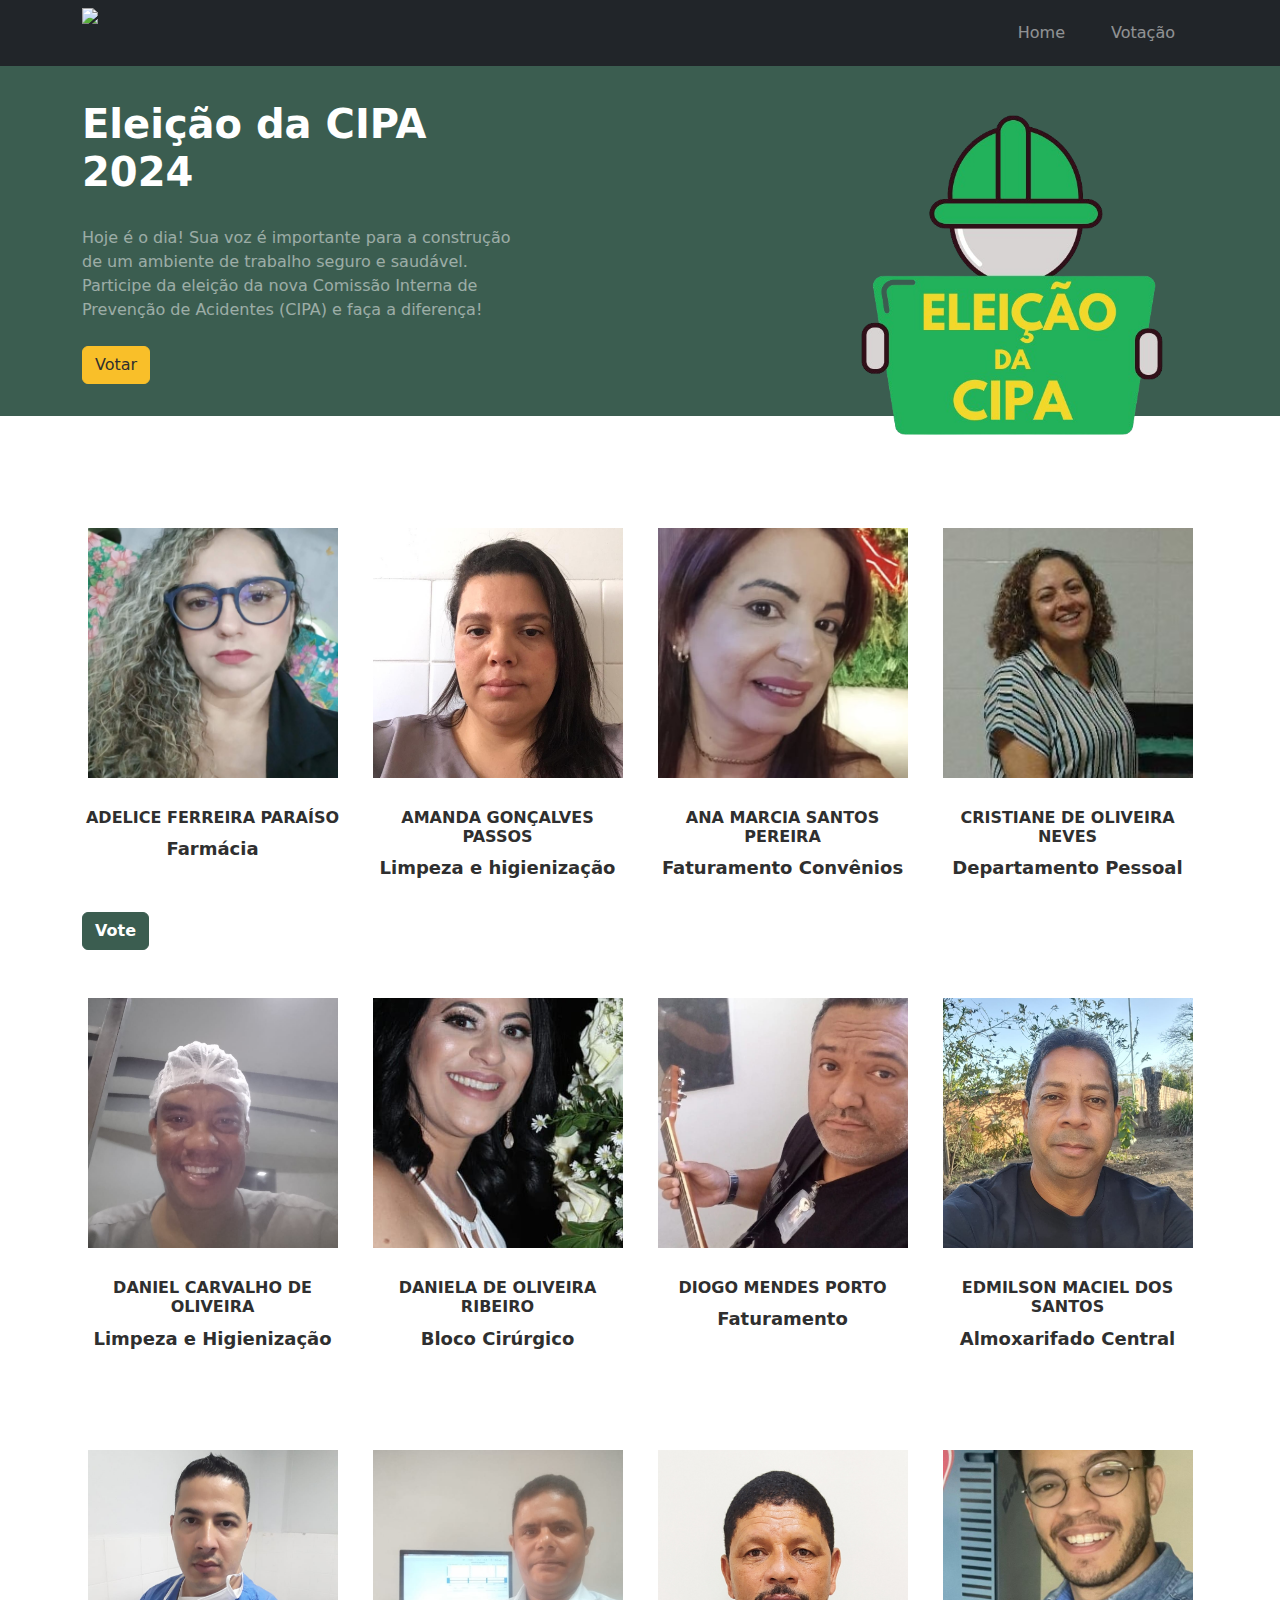
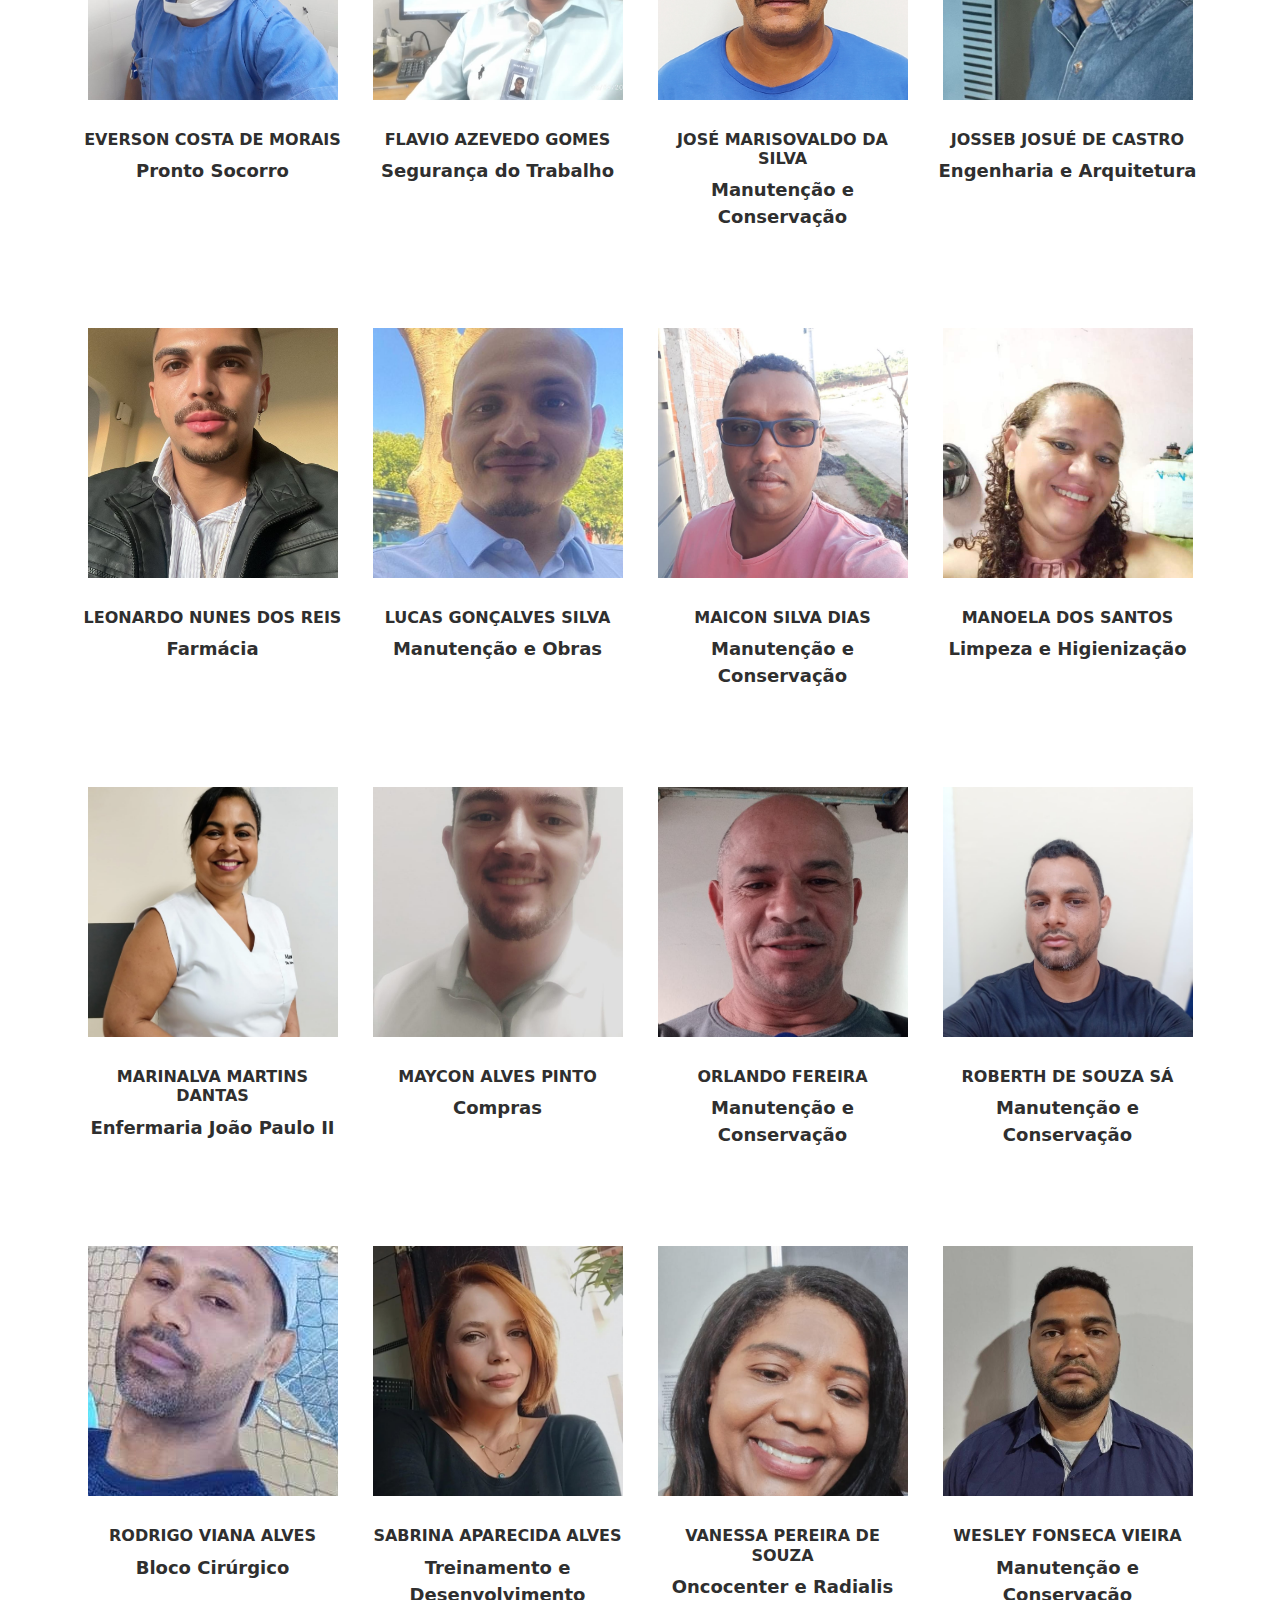
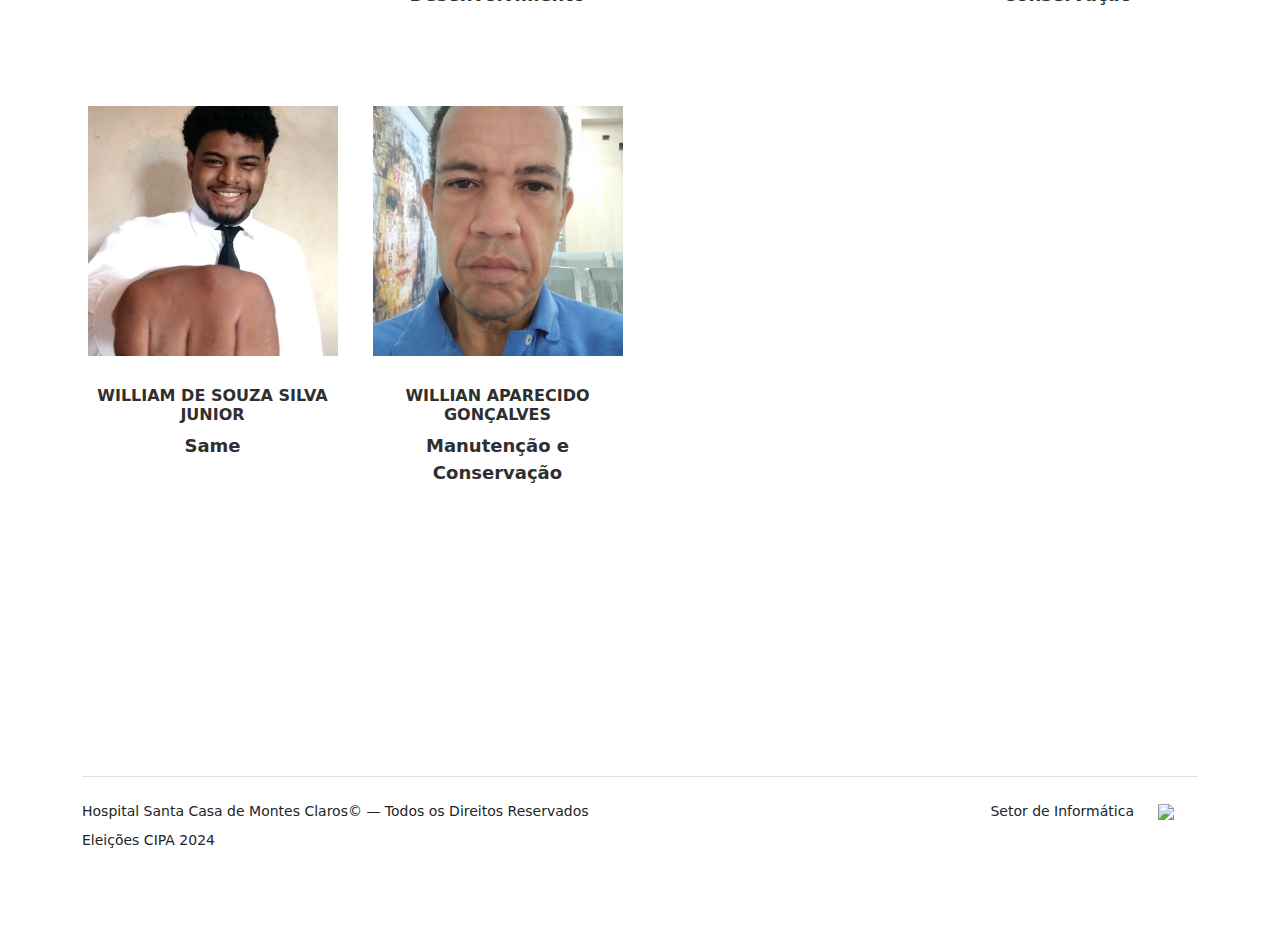
==== commit ce592dbe: "Primeiro modal" ====
--- a/index.html
+++ b/index.html
@@ -61,21 +61,23 @@
 
                 <!-- Start Column 1 -->
                 <div class="col-12 col-md-4 col-lg-3 mb-5">
-                    <a class="candidato-item" href="#">
+                    <a class="candidato-item" href="javascript:void(0);">
                         <img src="img/candidatos/APARAISO.jpg" class="img-fluid candidato-thumbnail">
                         <h3 class="candidato-title">ADELICE FERREIRA PARAÍSO</h3>
                         <strong class="candidato-price">Farmácia</strong>
-                        <span class="icon-cross">
-                            <div id="popup" class="popup">
-                                <div class="popup-content">
-                                    <span class="close" onclick="closePopup()">&times;</span>
-                                    <p>Por favor, insira o número da sua matrícula:</p>
-                                    <input type="text" id="matricula" name="matricula">
-                                    <button class="confirm-button" onclick="confirmar()">Confirmar</button>
-                                </div>
-                            </div>
-                        </span>
-                    </a>
+                    </a>
+                    <div id="popup" class="popup">
+                        <div class="popup-content">
+                            <span class="close" onclick="closePopup()">&times;</span>
+                            <p>Deseja votar em ADELICE FERREIRA PARAÍSO?</p>
+                            <button class="confirm-button" onclick="confirmVote()">Confirmar Voto</button>
+                        </div>
+                    </div>
+                    <!-- Botão para abrir o pop-up -->
+                    <button type="button" data-bs-toggle="modal" data-bs-target="#exampleModal"
+                        class="btn btn-primary fw-bolder fs-8">
+                        Vote
+                    </button>
                 </div>
 
                 <!-- End Column 1 -->
@@ -428,19 +430,64 @@
 
 
 
-
-
-
-
-
-
-
-
-
-
-
-
-
+    <!-- Modal -->
+    <div class="modal fade" id="exampleModal" tabindex="-1" aria-labelledby="exampleModalLabel" aria-hidden="true">
+        <div class="modal-dialog modal-lg">
+            <div class="modal-content">
+                <div class="modal-header">
+                    <h1 class="modal-title fs-6 fw-bold fs-5" id="exampleModalLabel">View Manifesto</h1>
+                    <button type="button" class="btn-close" data-bs-dismiss="modal" aria-label="Close"></button>
+                </div>
+                <div class="modal-body">
+                    <ul class="molist">
+                        <li>Lorem ipsum dolor sit amet, consectetur adipiscing elit. Donec eu nibh et felis interdum
+                            accumsan. Pellentesque elit odio, interdum quis ante in, varius rhoncus orci.</li>
+                        <li>Etiam laoreet dapibus ante at mollis. Morbi lobortis ultricies risus, in faucibus est
+                            blandit
+                            eu. Nunc nec imperdiet elit.</li>
+                        <li>Praesent eget massa finibus, placerat tortor sed, pretium justo. Aenean et lectus accumsan,
+                            tincidunt metus sit amet, laoreet nunc.</li>
+                        <li>In et tincidunt est. Sed neque sapien, ultricies a orci et, fringilla egestas nibh. Sed
+                            luctus
+                            eros et erat suscipit fermentum.</li>
+                        <li>Cras blandit orci quis purus placerat tincidunt. Nunc ullamcorper iaculis nibh, sed dapibus
+                            dui
+                            lobortis nec.</li>
+                        <li>Sed tristique ante ac rhoncus facilisis. Maecenas hendrerit velit a interdum convallis.
+                            Vivamus
+                            tempus eu justo nec rutrum. Praesent sollicitudin interdum nisl, at sollicitudin justo
+                            interdum
+                            vel</li>
+                        <li>Pellentesque habitant morbi tristique senectus et netus et malesuada fames ac turpis
+                            egestas.
+                            Nunc eget orci maximus, tincidunt nulla molestie, porta nisi. Integer fringilla lorem at
+                            lacinia
+                            iaculis. </li>
+                        <li>Maecenas tempus libero laoreet est facilisis, vitae iaculis dui eleifend. Proin eget magna
+                            vitae
+                            diam dictum interdum at at nulla. Fusce eu porttitor felis. Aenean pretium lacinia nunc ut
+                            convallis.</li>
+                    </ul>
+                </div>
+            </div>
+        </div>
+    </div>
+
+
+
+
+
+
+
+
+
+
+
+    <!-- CSS do Bootstrap -->
+    <link href="https://cdn.jsdelivr.net/npm/bootstrap@5.3.0-alpha1/dist/css/bootstrap.min.css" rel="stylesheet">
+
+    <!-- JavaScript do Bootstrap (inclua no final do body) -->
+    <script src="https://cdn.jsdelivr.net/npm/bootstrap@5.3.0-alpha1/dist/js/bootstrap.bundle.min.js"></script>
 
 
 
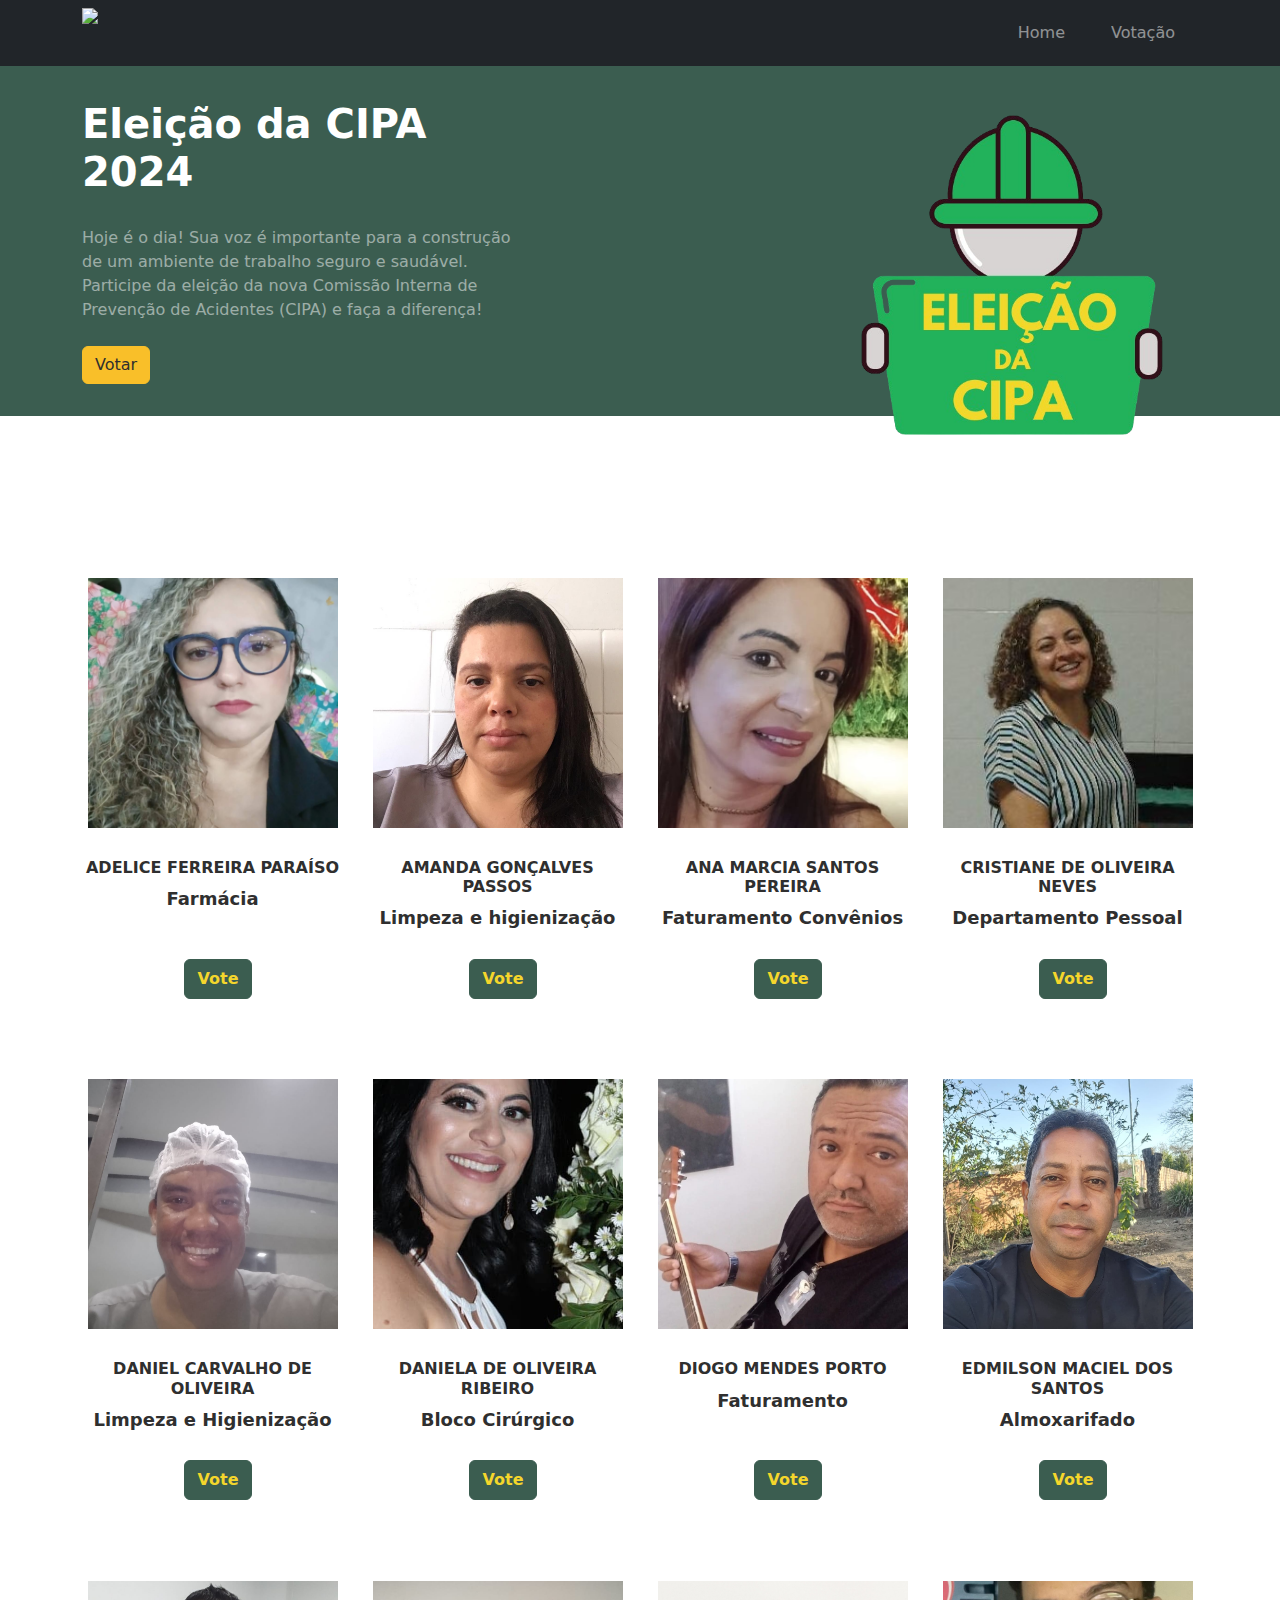
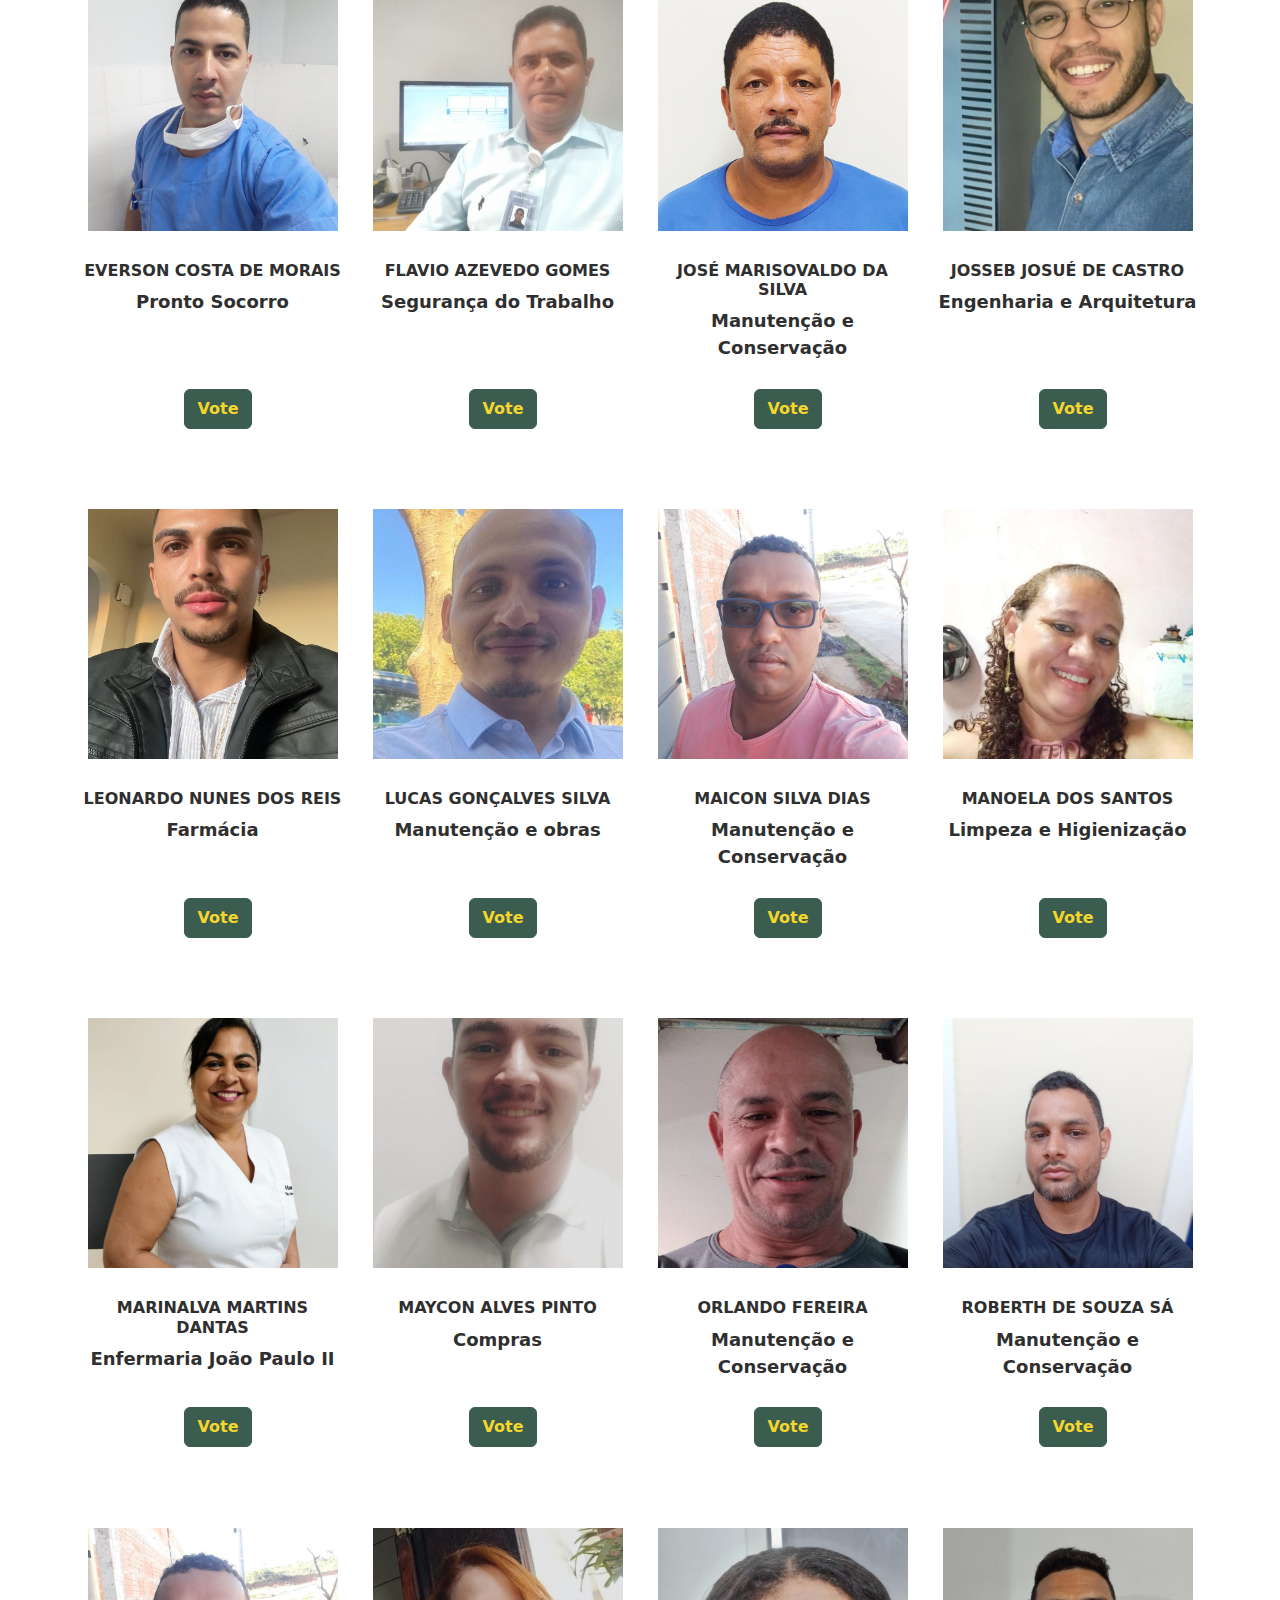
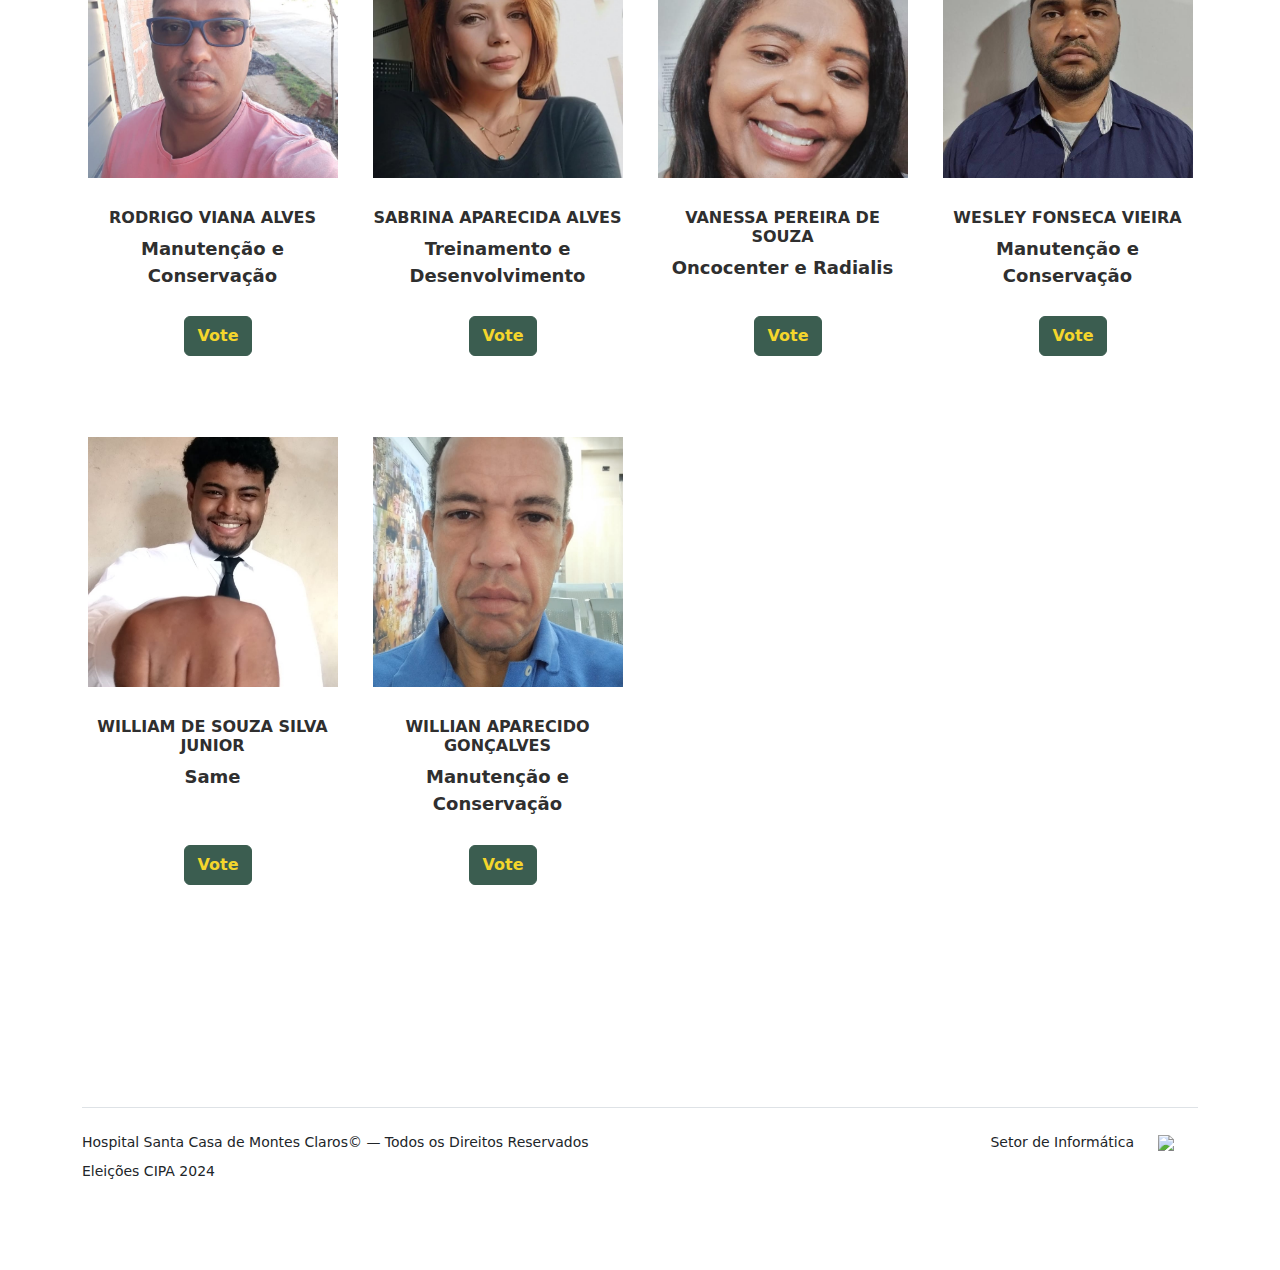
==== commit 6fe376a8: "Botão votar corrigido" ====
--- a/index.html
+++ b/index.html
@@ -80,320 +80,505 @@
                     </button>
                 </div>
 
-                <!-- End Column 1 -->
-
-                <!-- Start Column 2 -->
-                <div class="col-12 col-md-4 col-lg-3 mb-5">
-                    <a class="candidato-item" href="#">
+                <div class="col-12 col-md-4 col-lg-3 mb-5">
+                    <a class="candidato-item" href="javascript:void(0);">
                         <img src="img/candidatos/AGPASSOS.jpg" class="img-fluid candidato-thumbnail">
                         <h3 class="candidato-title">AMANDA GONÇALVES PASSOS</h3>
                         <strong class="candidato-price">Limpeza e higienização</strong>
-                        <span class="icon-cross">
-                            <img src="images/cross.svg" class="img-fluid">
-                        </span>
-                    </a>
-                </div>
-                <!-- End Column 2 -->
-
-                <!-- Start Column 3 -->
-                <div class="col-12 col-md-4 col-lg-3 mb-5">
-                    <a class="candidato-item" href="#">
+                    </a>
+                    <div id="popup" class="popup">
+                        <div class="popup-content">
+                            <span class="close" onclick="closePopup()">&times;</span>
+                            <p>Deseja votar em AMANDA GONÇALVES PASSOS?</p>
+                            <button class="confirm-button" onclick="confirmVote()">Confirmar Voto</button>
+                        </div>
+                    </div>
+                    <!-- Botão para abrir o pop-up -->
+                    <button type="button" data-bs-toggle="modal" data-bs-target="#exampleModal"
+                        class="btn btn-primary fw-bolder fs-8">
+                        Vote
+                    </button>
+                </div>
+
+                <div class="col-12 col-md-4 col-lg-3 mb-5">
+                    <a class="candidato-item" href="javascript:void(0);">
                         <img src="img/candidatos/AMSANTOS.jpg" class="img-fluid candidato-thumbnail">
                         <h3 class="candidato-title">ANA MARCIA SANTOS PEREIRA</h3>
                         <strong class="candidato-price">Faturamento Convênios</strong>
-
-                        <span class="icon-cross">
-                            <img src="images/cross.svg" class="img-fluid">
-                        </span>
-                    </a>
-                </div>
-                <!-- End Column 3 -->
-
-                <!-- Start Column 4 -->
-                <div class="col-12 col-md-4 col-lg-3 mb-5">
-                    <a class="candidato-item" href="#">
+                    </a>
+                    <div id="popup" class="popup">
+                        <div class="popup-content">
+                            <span class="close" onclick="closePopup()">&times;</span>
+                            <p>Deseja votar em ANA MARCIA SANTOS PEREIRA?</p>
+                            <button class="confirm-button" onclick="confirmVote()">Confirmar Voto</button>
+                        </div>
+                    </div>
+                    <!-- Botão para abrir o pop-up -->
+                    <button type="button" data-bs-toggle="modal" data-bs-target="#exampleModal"
+                        class="btn btn-primary fw-bolder fs-8">
+                        Vote
+                    </button>
+                </div>
+
+                <div class="col-12 col-md-4 col-lg-3 mb-5">
+                    <a class="candidato-item" href="javascript:void(0);">
                         <img src="img/candidatos/CONA.jpg" class="img-fluid candidato-thumbnail">
                         <h3 class="candidato-title">CRISTIANE DE OLIVEIRA NEVES</h3>
                         <strong class="candidato-price">Departamento Pessoal</strong>
-
-                        <span class="icon-cross">
-                            <img src="images/cross.svg" class="img-fluid">
-                        </span>
-                    </a>
-                </div>
-
-                <div class="col-12 col-md-4 col-lg-3 mb-5">
-                    <a class="candidato-item" href="#">
+                    </a>
+                    <div id="popup" class="popup">
+                        <div class="popup-content">
+                            <span class="close" onclick="closePopup()">&times;</span>
+                            <p>Deseja votar em CRISTIANE DE OLIVEIRA NEVES?</p>
+                            <button class="confirm-button" onclick="confirmVote()">Confirmar Voto</button>
+                        </div>
+                    </div>
+                    <!-- Botão para abrir o pop-up -->
+                    <button type="button" data-bs-toggle="modal" data-bs-target="#exampleModal"
+                        class="btn btn-primary fw-bolder fs-8">
+                        Vote
+                    </button>
+                </div>
+
+                <div class="col-12 col-md-4 col-lg-3 mb-5">
+                    <a class="candidato-item" href="javascript:void(0);">
                         <img src="img/candidatos/DCARVALHO.jpg" class="img-fluid candidato-thumbnail">
                         <h3 class="candidato-title">DANIEL CARVALHO DE OLIVEIRA</h3>
                         <strong class="candidato-price">Limpeza e Higienização</strong>
-
-                        <span class="icon-cross">
-                            <img src="images/cross.svg" class="img-fluid">
-                        </span>
-                    </a>
-                </div>
-
-                <!-- End Column 4 -->
-                <div class="col-12 col-md-4 col-lg-3 mb-5">
-                    <a class="candidato-item" href="#">
+                    </a>
+                    <div id="popup" class="popup">
+                        <div class="popup-content">
+                            <span class="close" onclick="closePopup()">&times;</span>
+                            <p>Deseja votar em DANIEL CARVALHO DE OLIVEIRA?</p>
+                            <button class="confirm-button" onclick="confirmVote()">Confirmar Voto</button>
+                        </div>
+                    </div>
+                    <!-- Botão para abrir o pop-up -->
+                    <button type="button" data-bs-toggle="modal" data-bs-target="#exampleModal"
+                        class="btn btn-primary fw-bolder fs-8">
+                        Vote
+                    </button>
+                </div>
+
+                <div class="col-12 col-md-4 col-lg-3 mb-5">
+                    <a class="candidato-item" href="javascript:void(0);">
                         <img src="img/candidatos/DORIBEIRO.jpg" class="img-fluid candidato-thumbnail">
                         <h3 class="candidato-title">DANIELA DE OLIVEIRA RIBEIRO</h3>
                         <strong class="candidato-price">Bloco Cirúrgico</strong>
-
-                        <span class="icon-cross">
-                            <img src="images/cross.svg" class="img-fluid">
-                        </span>
-                    </a>
-                </div>
-
-                <!-- Start Column 1 -->
-                <div class="col-12 col-md-4 col-lg-3 mb-5">
-                    <a class="candidato-item" href="#">
+                    </a>
+                    <div id="popup" class="popup">
+                        <div class="popup-content">
+                            <span class="close" onclick="closePopup()">&times;</span>
+                            <p>Deseja votar em DANIELA DE OLIVEIRA RIBEIRO?</p>
+                            <button class="confirm-button" onclick="confirmVote()">Confirmar Voto</button>
+                        </div>
+                    </div>
+                    <!-- Botão para abrir o pop-up -->
+                    <button type="button" data-bs-toggle="modal" data-bs-target="#exampleModal"
+                        class="btn btn-primary fw-bolder fs-8">
+                        Vote
+                    </button>
+                </div>
+
+                <div class="col-12 col-md-4 col-lg-3 mb-5">
+                    <a class="candidato-item" href="javascript:void(0);">
                         <img src="img/candidatos/DPORTO.jpg" class="img-fluid candidato-thumbnail">
                         <h3 class="candidato-title">DIOGO MENDES PORTO</h3>
                         <strong class="candidato-price">Faturamento</strong>
-
-                        <span class="icon-cross">
-                            <img src="images/cross.svg" class="img-fluid">
-                        </span>
-                    </a>
-                </div>
-                <!-- End Column 1 -->
-
-                <!-- Start Column 2 -->
-                <div class="col-12 col-md-4 col-lg-3 mb-5">
-                    <a class="candidato-item" href="#">
+                    </a>
+                    <div id="popup" class="popup">
+                        <div class="popup-content">
+                            <span class="close" onclick="closePopup()">&times;</span>
+                            <p>Deseja votar em DIOGO MENDES PORTO?</p>
+                            <button class="confirm-button" onclick="confirmVote()">Confirmar Voto</button>
+                        </div>
+                    </div>
+                    <!-- Botão para abrir o pop-up -->
+                    <button type="button" data-bs-toggle="modal" data-bs-target="#exampleModal"
+                        class="btn btn-primary fw-bolder fs-8">
+                        Vote
+                    </button>
+                </div>
+
+                <div class="col-12 col-md-4 col-lg-3 mb-5">
+                    <a class="candidato-item" href="javascript:void(0);">
                         <img src="img/candidatos/EMACIEL.jpg" class="img-fluid candidato-thumbnail">
                         <h3 class="candidato-title">EDMILSON MACIEL DOS SANTOS</h3>
-                        <strong class="candidato-price">Almoxarifado Central</strong>
-
-                        <span class="icon-cross">
-                            <img src="images/cross.svg" class="img-fluid">
-                        </span>
-                    </a>
-                </div>
-                <!-- End Column 2 -->
-
-                <!-- Start Column 3 -->
-                <div class="col-12 col-md-4 col-lg-3 mb-5">
-                    <a class="candidato-item" href="#">
+                        <strong class="candidato-price">Almoxarifado</strong>
+                    </a>
+                    <div id="popup" class="popup">
+                        <div class="popup-content">
+                            <span class="close" onclick="closePopup()">&times;</span>
+                            <p>Deseja votar em DANIEL CARVALHO DE OLIVEIRA?</p>
+                            <button class="confirm-button" onclick="confirmVote()">Confirmar Voto</button>
+                        </div>
+                    </div>
+                    <!-- Botão para abrir o pop-up -->
+                    <button type="button" data-bs-toggle="modal" data-bs-target="#exampleModal"
+                        class="btn btn-primary fw-bolder fs-8">
+                        Vote
+                    </button>
+                </div>
+
+                <div class="col-12 col-md-4 col-lg-3 mb-5">
+                    <a class="candidato-item" href="javascript:void(0);">
                         <img src="img/candidatos/EMORAIS.jpg" class="img-fluid candidato-thumbnail">
                         <h3 class="candidato-title">EVERSON COSTA DE MORAIS</h3>
                         <strong class="candidato-price">Pronto Socorro</strong>
-
-                        <span class="icon-cross">
-                            <img src="images/cross.svg" class="img-fluid">
-                        </span>
-                    </a>
-                </div>
-                <!-- End Column 3 -->
-
-                <!-- Start Column 4 -->
-                <div class="col-12 col-md-4 col-lg-3 mb-5">
-                    <a class="candidato-item" href="#">
+                    </a>
+                    <div id="popup" class="popup">
+                        <div class="popup-content">
+                            <span class="close" onclick="closePopup()">&times;</span>
+                            <p>Deseja votar em EVERSON COSTA DE MORAIS?</p>
+                            <button class="confirm-button" onclick="confirmVote()">Confirmar Voto</button>
+                        </div>
+                    </div>
+                    <!-- Botão para abrir o pop-up -->
+                    <button type="button" data-bs-toggle="modal" data-bs-target="#exampleModal"
+                        class="btn btn-primary fw-bolder fs-8">
+                        Vote
+                    </button>
+                </div>
+
+                <div class="col-12 col-md-4 col-lg-3 mb-5">
+                    <a class="candidato-item" href="javascript:void(0);">
                         <img src="img/candidatos/FAGOMES.jpg" class="img-fluid candidato-thumbnail">
                         <h3 class="candidato-title">FLAVIO AZEVEDO GOMES</h3>
                         <strong class="candidato-price">Segurança do Trabalho</strong>
-
-                        <span class="icon-cross">
-                            <img src="images/cross.svg" class="img-fluid">
-                        </span>
-                    </a>
-                </div>
-
-                <div class="col-12 col-md-4 col-lg-3 mb-5">
-                    <a class="candidato-item" href="#">
+                    </a>
+                    <div id="popup" class="popup">
+                        <div class="popup-content">
+                            <span class="close" onclick="closePopup()">&times;</span>
+                            <p>Deseja votar em FLAVIO AZEVEDO GOMES?</p>
+                            <button class="confirm-button" onclick="confirmVote()">Confirmar Voto</button>
+                        </div>
+                    </div>
+                    <!-- Botão para abrir o pop-up -->
+                    <button type="button" data-bs-toggle="modal" data-bs-target="#exampleModal"
+                        class="btn btn-primary fw-bolder fs-8">
+                        Vote
+                    </button>
+                </div>
+
+                <div class="col-12 col-md-4 col-lg-3 mb-5">
+                    <a class="candidato-item" href="javascript:void(0);">
                         <img src="img/candidatos/JMARISOVALDO.jpg" class="img-fluid candidato-thumbnail">
                         <h3 class="candidato-title">JOSÉ MARISOVALDO DA SILVA</h3>
                         <strong class="candidato-price">Manutenção e Conservação</strong>
-
-                        <span class="icon-cross">
-                            <img src="images/cross.svg" class="img-fluid">
-                        </span>
-                    </a>
-                </div>
-
-                <div class="col-12 col-md-4 col-lg-3 mb-5">
-                    <a class="candidato-item" href="#">
+                    </a>
+                    <div id="popup" class="popup">
+                        <div class="popup-content">
+                            <span class="close" onclick="closePopup()">&times;</span>
+                            <p>Deseja votar em JOSÉ MARISOVALDO DA SILVA?</p>
+                            <button class="confirm-button" onclick="confirmVote()">Confirmar Voto</button>
+                        </div>
+                    </div>
+                    <!-- Botão para abrir o pop-up -->
+                    <button type="button" data-bs-toggle="modal" data-bs-target="#exampleModal"
+                        class="btn btn-primary fw-bolder fs-8">
+                        Vote
+                    </button>
+                </div>
+
+                <div class="col-12 col-md-4 col-lg-3 mb-5">
+                    <a class="candidato-item" href="javascript:void(0);">
                         <img src="img/candidatos/JJARAUJO.jpg" class="img-fluid candidato-thumbnail">
                         <h3 class="candidato-title">JOSSEB JOSUÉ DE CASTRO</h3>
                         <strong class="candidato-price">Engenharia e Arquitetura</strong>
-                        <span class="icon-cross">
-                            <img src="images/cross.svg" class="img-fluid">
-                        </span>
-                    </a>
-                </div>
-
-                <div class="col-12 col-md-4 col-lg-3 mb-5">
-                    <a class="candidato-item" href="#">
+                    </a>
+                    <div id="popup" class="popup">
+                        <div class="popup-content">
+                            <span class="close" onclick="closePopup()">&times;</span>
+                            <p>Deseja votar em JOSSEB JOSUÉ DE CASTRO?</p>
+                            <button class="confirm-button" onclick="confirmVote()">Confirmar Voto</button>
+                        </div>
+                    </div>
+                    <!-- Botão para abrir o pop-up -->
+                    <button type="button" data-bs-toggle="modal" data-bs-target="#exampleModal"
+                        class="btn btn-primary fw-bolder fs-8">
+                        Vote
+                    </button>
+                </div>
+
+                <div class="col-12 col-md-4 col-lg-3 mb-5">
+                    <a class="candidato-item" href="javascript:void(0);">
                         <img src="img/candidatos/LNREIS.jpg" class="img-fluid candidato-thumbnail">
                         <h3 class="candidato-title">LEONARDO NUNES DOS REIS</h3>
                         <strong class="candidato-price">Farmácia</strong>
-
-                        <span class="icon-cross">
-                            <img src="images/cross.svg" class="img-fluid">
-                        </span>
-                    </a>
-                </div>
-
-                <div class="col-12 col-md-4 col-lg-3 mb-5">
-                    <a class="candidato-item" href="#">
+                    </a>
+                    <div id="popup" class="popup">
+                        <div class="popup-content">
+                            <span class="close" onclick="closePopup()">&times;</span>
+                            <p>Deseja votar em LEONARDO NUNES DOS REIS?</p>
+                            <button class="confirm-button" onclick="confirmVote()">Confirmar Voto</button>
+                        </div>
+                    </div>
+                    <!-- Botão para abrir o pop-up -->
+                    <button type="button" data-bs-toggle="modal" data-bs-target="#exampleModal"
+                        class="btn btn-primary fw-bolder fs-8">
+                        Vote
+                    </button>
+                </div>
+
+                <div class="col-12 col-md-4 col-lg-3 mb-5">
+                    <a class="candidato-item" href="javascript:void(0);">
                         <img src="img/candidatos/LGSILVA.jpg" class="img-fluid candidato-thumbnail">
                         <h3 class="candidato-title">LUCAS GONÇALVES SILVA</h3>
-                        <strong class="candidato-price">Manutenção e Obras</strong>
-
-                        <span class="icon-cross">
-                            <img src="images/cross.svg" class="img-fluid">
-                        </span>
-                    </a>
-                </div>
-
-                <div class="col-12 col-md-4 col-lg-3 mb-5">
-                    <a class="candidato-item" href="#">
+                        <strong class="candidato-price">Manutenção e obras</strong>
+                    </a>
+                    <div id="popup" class="popup">
+                        <div class="popup-content">
+                            <span class="close" onclick="closePopup()">&times;</span>
+                            <p>Deseja votar em LUCAS GONÇALVES SILVA?</p>
+                            <button class="confirm-button" onclick="confirmVote()">Confirmar Voto</button>
+                        </div>
+                    </div>
+                    <!-- Botão para abrir o pop-up -->
+                    <button type="button" data-bs-toggle="modal" data-bs-target="#exampleModal"
+                        class="btn btn-primary fw-bolder fs-8">
+                        Vote
+                    </button>
+                </div>
+
+                <div class="col-12 col-md-4 col-lg-3 mb-5">
+                    <a class="candidato-item" href="javascript:void(0);">
                         <img src="img/candidatos/MAICDIAS.jpg" class="img-fluid candidato-thumbnail">
                         <h3 class="candidato-title">MAICON SILVA DIAS</h3>
                         <strong class="candidato-price">Manutenção e Conservação</strong>
-                        <span class="icon-cross">
-                            <img src="images/cross.svg" class="img-fluid">
-                        </span>
-                    </a>
-                </div>
-
-                <div class="col-12 col-md-4 col-lg-3 mb-5">
-                    <a class="candidato-item" href="#">
+                    </a>
+                    <div id="popup" class="popup">
+                        <div class="popup-content">
+                            <span class="close" onclick="closePopup()">&times;</span>
+                            <p>Deseja votar em MAICON SILVA DIAS?</p>
+                            <button class="confirm-button" onclick="confirmVote()">Confirmar Voto</button>
+                        </div>
+                    </div>
+                    <!-- Botão para abrir o pop-up -->
+                    <button type="button" data-bs-toggle="modal" data-bs-target="#exampleModal"
+                        class="btn btn-primary fw-bolder fs-8">
+                        Vote
+                    </button>
+                </div>
+
+                <div class="col-12 col-md-4 col-lg-3 mb-5">
+                    <a class="candidato-item" href="javascript:void(0);">
                         <img src="img/candidatos/MANOELAS.jpg" class="img-fluid candidato-thumbnail">
                         <h3 class="candidato-title">MANOELA DOS SANTOS</h3>
                         <strong class="candidato-price">Limpeza e Higienização</strong>
-
-                        <span class="icon-cross">
-                            <img src="images/cross.svg" class="img-fluid">
-                        </span>
-                    </a>
-                </div>
-
-                <div class="col-12 col-md-4 col-lg-3 mb-5">
-                    <a class="candidato-item" href="#">
+                    </a>
+                    <div id="popup" class="popup">
+                        <div class="popup-content">
+                            <span class="close" onclick="closePopup()">&times;</span>
+                            <p>Deseja votar em MANOELA DOS SANTOS?</p>
+                            <button class="confirm-button" onclick="confirmVote()">Confirmar Voto</button>
+                        </div>
+                    </div>
+                    <!-- Botão para abrir o pop-up -->
+                    <button type="button" data-bs-toggle="modal" data-bs-target="#exampleModal"
+                        class="btn btn-primary fw-bolder fs-8">
+                        Vote
+                    </button>
+                </div>
+
+                <div class="col-12 col-md-4 col-lg-3 mb-5">
+                    <a class="candidato-item" href="javascript:void(0);">
                         <img src="img/candidatos/MMDANTAS.jpg" class="img-fluid candidato-thumbnail">
                         <h3 class="candidato-title">MARINALVA MARTINS DANTAS</h3>
                         <strong class="candidato-price">Enfermaria João Paulo II</strong>
-
-                        <span class="icon-cross">
-                            <img src="images/cross.svg" class="img-fluid">
-                        </span>
-                    </a>
-                </div>
-
-                <div class="col-12 col-md-4 col-lg-3 mb-5">
-                    <a class="candidato-item" href="#">
+                    </a>
+                    <div id="popup" class="popup">
+                        <div class="popup-content">
+                            <span class="close" onclick="closePopup()">&times;</span>
+                            <p>Deseja votar em MARINALVA MARTINS DANTAS?</p>
+                            <button class="confirm-button" onclick="confirmVote()">Confirmar Voto</button>
+                        </div>
+                    </div>
+                    <!-- Botão para abrir o pop-up -->
+                    <button type="button" data-bs-toggle="modal" data-bs-target="#exampleModal"
+                        class="btn btn-primary fw-bolder fs-8">
+                        Vote
+                    </button>
+                </div>
+
+                <div class="col-12 col-md-4 col-lg-3 mb-5">
+                    <a class="candidato-item" href="javascript:void(0);">
                         <img src="img/candidatos/MPINTO.jpg" class="img-fluid candidato-thumbnail">
                         <h3 class="candidato-title">MAYCON ALVES PINTO</h3>
                         <strong class="candidato-price">Compras</strong>
-
-                        <span class="icon-cross">
-                            <img src="images/cross.svg" class="img-fluid">
-                        </span>
-                    </a>
-                </div>
-
-                <div class="col-12 col-md-4 col-lg-3 mb-5">
-                    <a class="candidato-item" href="#">
+                    </a>
+                    <div id="popup" class="popup">
+                        <div class="popup-content">
+                            <span class="close" onclick="closePopup()">&times;</span>
+                            <p>Deseja votar em MAYCON ALVES PINTO?</p>
+                            <button class="confirm-button" onclick="confirmVote()">Confirmar Voto</button>
+                        </div>
+                    </div>
+                    <!-- Botão para abrir o pop-up -->
+                    <button type="button" data-bs-toggle="modal" data-bs-target="#exampleModal"
+                        class="btn btn-primary fw-bolder fs-8">
+                        Vote
+                    </button>
+                </div>
+
+                <div class="col-12 col-md-4 col-lg-3 mb-5">
+                    <a class="candidato-item" href="javascript:void(0);">
                         <img src="img/candidatos/ORLANDOF.jpg" class="img-fluid candidato-thumbnail">
                         <h3 class="candidato-title">ORLANDO FEREIRA</h3>
                         <strong class="candidato-price">Manutenção e Conservação</strong>
-
-                        <span class="icon-cross">
-                            <img src="images/cross.svg" class="img-fluid">
-                        </span>
-                    </a>
-                </div>
-
-                <div class="col-12 col-md-4 col-lg-3 mb-5">
-                    <a class="candidato-item" href="#">
+                    </a>
+                    <div id="popup" class="popup">
+                        <div class="popup-content">
+                            <span class="close" onclick="closePopup()">&times;</span>
+                            <p>Deseja votar em ORLANDO FEREIRA?</p>
+                            <button class="confirm-button" onclick="confirmVote()">Confirmar Voto</button>
+                        </div>
+                    </div>
+                    <!-- Botão para abrir o pop-up -->
+                    <button type="button" data-bs-toggle="modal" data-bs-target="#exampleModal"
+                        class="btn btn-primary fw-bolder fs-8">
+                        Vote
+                    </button>
+                </div>
+
+                <div class="col-12 col-md-4 col-lg-3 mb-5">
+                    <a class="candidato-item" href="javascript:void(0);">
                         <img src="img/candidatos/ROBERTHSA.jpg" class="img-fluid candidato-thumbnail">
                         <h3 class="candidato-title">ROBERTH DE SOUZA SÁ</h3>
                         <strong class="candidato-price">Manutenção e Conservação</strong>
-
-                        <span class="icon-cross">
-                            <img src="images/cross.svg" class="img-fluid">
-                        </span>
-                    </a>
-                </div>
-
-                <div class="col-12 col-md-4 col-lg-3 mb-5">
-                    <a class="candidato-item" href="#">
-                        <img src="img/candidatos/RVALVES.jpg" class="img-fluid candidato-thumbnail">
+                    </a>
+                    <div id="popup" class="popup">
+                        <div class="popup-content">
+                            <span class="close" onclick="closePopup()">&times;</span>
+                            <p>Deseja votar em ROBERTH DE SOUZA SÁ?</p>
+                            <button class="confirm-button" onclick="confirmVote()">Confirmar Voto</button>
+                        </div>
+                    </div>
+                    <!-- Botão para abrir o pop-up -->
+                    <button type="button" data-bs-toggle="modal" data-bs-target="#exampleModal"
+                        class="btn btn-primary fw-bolder fs-8">
+                        Vote
+                    </button>
+                </div>
+
+                <div class="col-12 col-md-4 col-lg-3 mb-5">
+                    <a class="candidato-item" href="javascript:void(0);">
+                        <img src="img/candidatos/MAICDIAS.jpg" class="img-fluid candidato-thumbnail">
                         <h3 class="candidato-title">RODRIGO VIANA ALVES</h3>
-                        <strong class="candidato-price">Bloco Cirúrgico</strong>
-
-                        <span class="icon-cross">
-                            <img src="images/cross.svg" class="img-fluid">
-                        </span>
-                    </a>
-                </div>
-
-                <div class="col-12 col-md-4 col-lg-3 mb-5">
-                    <a class="candidato-item" href="#">
+                        <strong class="candidato-price">Manutenção e Conservação</strong>
+                    </a>
+                    <div id="popup" class="popup">
+                        <div class="popup-content">
+                            <span class="close" onclick="closePopup()">&times;</span>
+                            <p>Deseja votar em RODRIGO VIANA ALVES?</p>
+                            <button class="confirm-button" onclick="confirmVote()">Confirmar Voto</button>
+                        </div>
+                    </div>
+                    <!-- Botão para abrir o pop-up -->
+                    <button type="button" data-bs-toggle="modal" data-bs-target="#exampleModal"
+                        class="btn btn-primary fw-bolder fs-8">
+                        Vote
+                    </button>
+                </div>
+
+                <div class="col-12 col-md-4 col-lg-3 mb-5">
+                    <a class="candidato-item" href="javascript:void(0);">
                         <img src="img/candidatos/SABRINACOSTA.jpg" class="img-fluid candidato-thumbnail">
                         <h3 class="candidato-title">SABRINA APARECIDA ALVES</h3>
                         <strong class="candidato-price">Treinamento e Desenvolvimento</strong>
-
-                        <span class="icon-cross">
-                            <img src="images/cross.svg" class="img-fluid">
-                        </span>
-                    </a>
-                </div>
-
-                <div class="col-12 col-md-4 col-lg-3 mb-5">
-                    <a class="candidato-item" href="#">
+                    </a>
+                    <div id="popup" class="popup">
+                        <div class="popup-content">
+                            <span class="close" onclick="closePopup()">&times;</span>
+                            <p>Deseja votar em SABRINA APARECIDA ALVES?</p>
+                            <button class="confirm-button" onclick="confirmVote()">Confirmar Voto</button>
+                        </div>
+                    </div>
+                    <!-- Botão para abrir o pop-up -->
+                    <button type="button" data-bs-toggle="modal" data-bs-target="#exampleModal"
+                        class="btn btn-primary fw-bolder fs-8">
+                        Vote
+                    </button>
+                </div>
+
+                <div class="col-12 col-md-4 col-lg-3 mb-5">
+                    <a class="candidato-item" href="javascript:void(0);">
                         <img src="img/candidatos/VANESSASOUZA.jpg" class="img-fluid candidato-thumbnail">
                         <h3 class="candidato-title">VANESSA PEREIRA DE SOUZA</h3>
                         <strong class="candidato-price">Oncocenter e Radialis</strong>
-
-                        <span class="icon-cross">
-                            <img src="images/cross.svg" class="img-fluid">
-                        </span>
-                    </a>
-                </div>
-
-                <div class="col-12 col-md-4 col-lg-3 mb-5">
-                    <a class="candidato-item" href="#">
+                    </a>
+                    <div id="popup" class="popup">
+                        <div class="popup-content">
+                            <span class="close" onclick="closePopup()">&times;</span>
+                            <p>Deseja votar em VANESSA PEREIRA DE SOUZA?</p>
+                            <button class="confirm-button" onclick="confirmVote()">Confirmar Voto</button>
+                        </div>
+                    </div>
+                    <!-- Botão para abrir o pop-up -->
+                    <button type="button" data-bs-toggle="modal" data-bs-target="#exampleModal"
+                        class="btn btn-primary fw-bolder fs-8">
+                        Vote
+                    </button>
+                </div>
+
+                <div class="col-12 col-md-4 col-lg-3 mb-5">
+                    <a class="candidato-item" href="javascript:void(0);">
                         <img src="img/candidatos/WESLEYVIEIRA.jpg" class="img-fluid candidato-thumbnail">
                         <h3 class="candidato-title">WESLEY FONSECA VIEIRA</h3>
                         <strong class="candidato-price">Manutenção e Conservação</strong>
-
-                        <span class="icon-cross">
-                            <img src="images/cross.svg" class="img-fluid">
-                        </span>
-                    </a>
-                </div>
-
-
-                <div class="col-12 col-md-4 col-lg-3 mb-5">
-                    <a class="candidato-item" href="#">
+                    </a>
+                    <div id="popup" class="popup">
+                        <div class="popup-content">
+                            <span class="close" onclick="closePopup()">&times;</span>
+                            <p>Deseja votar em WESLEY FONSECA VIEIRA?</p>
+                            <button class="confirm-button" onclick="confirmVote()">Confirmar Voto</button>
+                        </div>
+                    </div>
+                    <!-- Botão para abrir o pop-up -->
+                    <button type="button" data-bs-toggle="modal" data-bs-target="#exampleModal"
+                        class="btn btn-primary fw-bolder fs-8">
+                        Vote
+                    </button>
+                </div>
+
+                <div class="col-12 col-md-4 col-lg-3 mb-5">
+                    <a class="candidato-item" href="javascript:void(0);">
                         <img src="img/candidatos/WDSJUNIOR.jpg" class="img-fluid candidato-thumbnail">
                         <h3 class="candidato-title">WILLIAM DE SOUZA SILVA JUNIOR</h3>
                         <strong class="candidato-price">Same</strong>
-
-                        <span class="icon-cross">
-                            <img src="images/cross.svg" class="img-fluid">
-                        </span>
-                    </a>
-                </div>
-
-                <div class="col-12 col-md-4 col-lg-3 mb-5">
-                    <a class="candidato-item" href="#">
+                    </a>
+                    <div id="popup" class="popup">
+                        <div class="popup-content">
+                            <span class="close" onclick="closePopup()">&times;</span>
+                            <p>Deseja votar em WILLIAM DE SOUZA SILVA JUNIOR?</p>
+                            <button class="confirm-button" onclick="confirmVote()">Confirmar Voto</button>
+                        </div>
+                    </div>
+                    <!-- Botão para abrir o pop-up -->
+                    <button type="button" data-bs-toggle="modal" data-bs-target="#exampleModal"
+                        class="btn btn-primary fw-bolder fs-8">
+                        Vote
+                    </button>
+                </div>
+
+                <div class="col-12 col-md-4 col-lg-3 mb-5">
+                    <a class="candidato-item" href="javascript:void(0);">
                         <img src="img/candidatos/WILLIANGONCA.jpg" class="img-fluid candidato-thumbnail">
                         <h3 class="candidato-title">WILLIAN APARECIDO GONÇALVES</h3>
                         <strong class="candidato-price">Manutenção e Conservação</strong>
-
-                        <span class="icon-cross">
-                            <img src="images/cross.svg" class="img-fluid">
-                        </span>
-                    </a>
-                </div>
-
-
+                    </a>
+                    <div id="popup" class="popup">
+                        <div class="popup-content">
+                            <span class="close" onclick="closePopup()">&times;</span>
+                            <p>Deseja votar em WILLIAN APARECIDO GONÇALVES?</p>
+                            <button class="confirm-button" onclick="confirmVote()">Confirmar Voto</button>
+                        </div>
+                    </div>
+                    <!-- Botão para abrir o pop-up -->
+                    <button type="button" data-bs-toggle="modal" data-bs-target="#exampleModal"
+                        class="btn btn-primary fw-bolder fs-8">
+                        Vote
+                    </button>
+                </div>
             </div>
         </div>
     </div>
@@ -445,29 +630,6 @@
                         <li>Etiam laoreet dapibus ante at mollis. Morbi lobortis ultricies risus, in faucibus est
                             blandit
                             eu. Nunc nec imperdiet elit.</li>
-                        <li>Praesent eget massa finibus, placerat tortor sed, pretium justo. Aenean et lectus accumsan,
-                            tincidunt metus sit amet, laoreet nunc.</li>
-                        <li>In et tincidunt est. Sed neque sapien, ultricies a orci et, fringilla egestas nibh. Sed
-                            luctus
-                            eros et erat suscipit fermentum.</li>
-                        <li>Cras blandit orci quis purus placerat tincidunt. Nunc ullamcorper iaculis nibh, sed dapibus
-                            dui
-                            lobortis nec.</li>
-                        <li>Sed tristique ante ac rhoncus facilisis. Maecenas hendrerit velit a interdum convallis.
-                            Vivamus
-                            tempus eu justo nec rutrum. Praesent sollicitudin interdum nisl, at sollicitudin justo
-                            interdum
-                            vel</li>
-                        <li>Pellentesque habitant morbi tristique senectus et netus et malesuada fames ac turpis
-                            egestas.
-                            Nunc eget orci maximus, tincidunt nulla molestie, porta nisi. Integer fringilla lorem at
-                            lacinia
-                            iaculis. </li>
-                        <li>Maecenas tempus libero laoreet est facilisis, vitae iaculis dui eleifend. Proin eget magna
-                            vitae
-                            diam dictum interdum at at nulla. Fusce eu porttitor felis. Aenean pretium lacinia nunc ut
-                            convallis.</li>
-                    </ul>
                 </div>
             </div>
         </div>
--- a/css/style.css
+++ b/css/style.css
@@ -1,9 +1,3 @@
-/*
-* Template Name: UntreeStore
-* Template Author: Untree.co
-* Author URI: https://untree.co/
-* License: https://creativecommons.org/licenses/by/3.0/
-*/
 @import url("https://fonts.googleapis.com/css2?family=Inter:wght@400;500;600;700;800&display=swap");
 
 body {
@@ -256,6 +250,22 @@
   }
 }
 
+.mb-5 {
+  margin-bottom: 6rem !important;
+}
+
+.btn.btn-primary.fw-bolder.fs-8 {
+  position: absolute;
+  width: 68px;
+  height: 40px;
+  display: inline-block;
+  background: #3b5d50;
+  bottom: 0px;
+  left: 40%;
+  margin-bottom: -17.5px;
+  color: #f4d62c;
+}
+
 .btn {
   font-weight: 600;
   padding: 12px 30px;
@@ -325,12 +335,12 @@
   position: relative;
   padding-bottom: 50px;
   cursor: pointer;
+  margin-top: 50px;
 }
 
 .candidato-section .candidato-item .candidato-thumbnail {
   height: 250px;
   width: 250px;
-
   object-fit: cover;
   margin-bottom: 30px;
   position: relative;
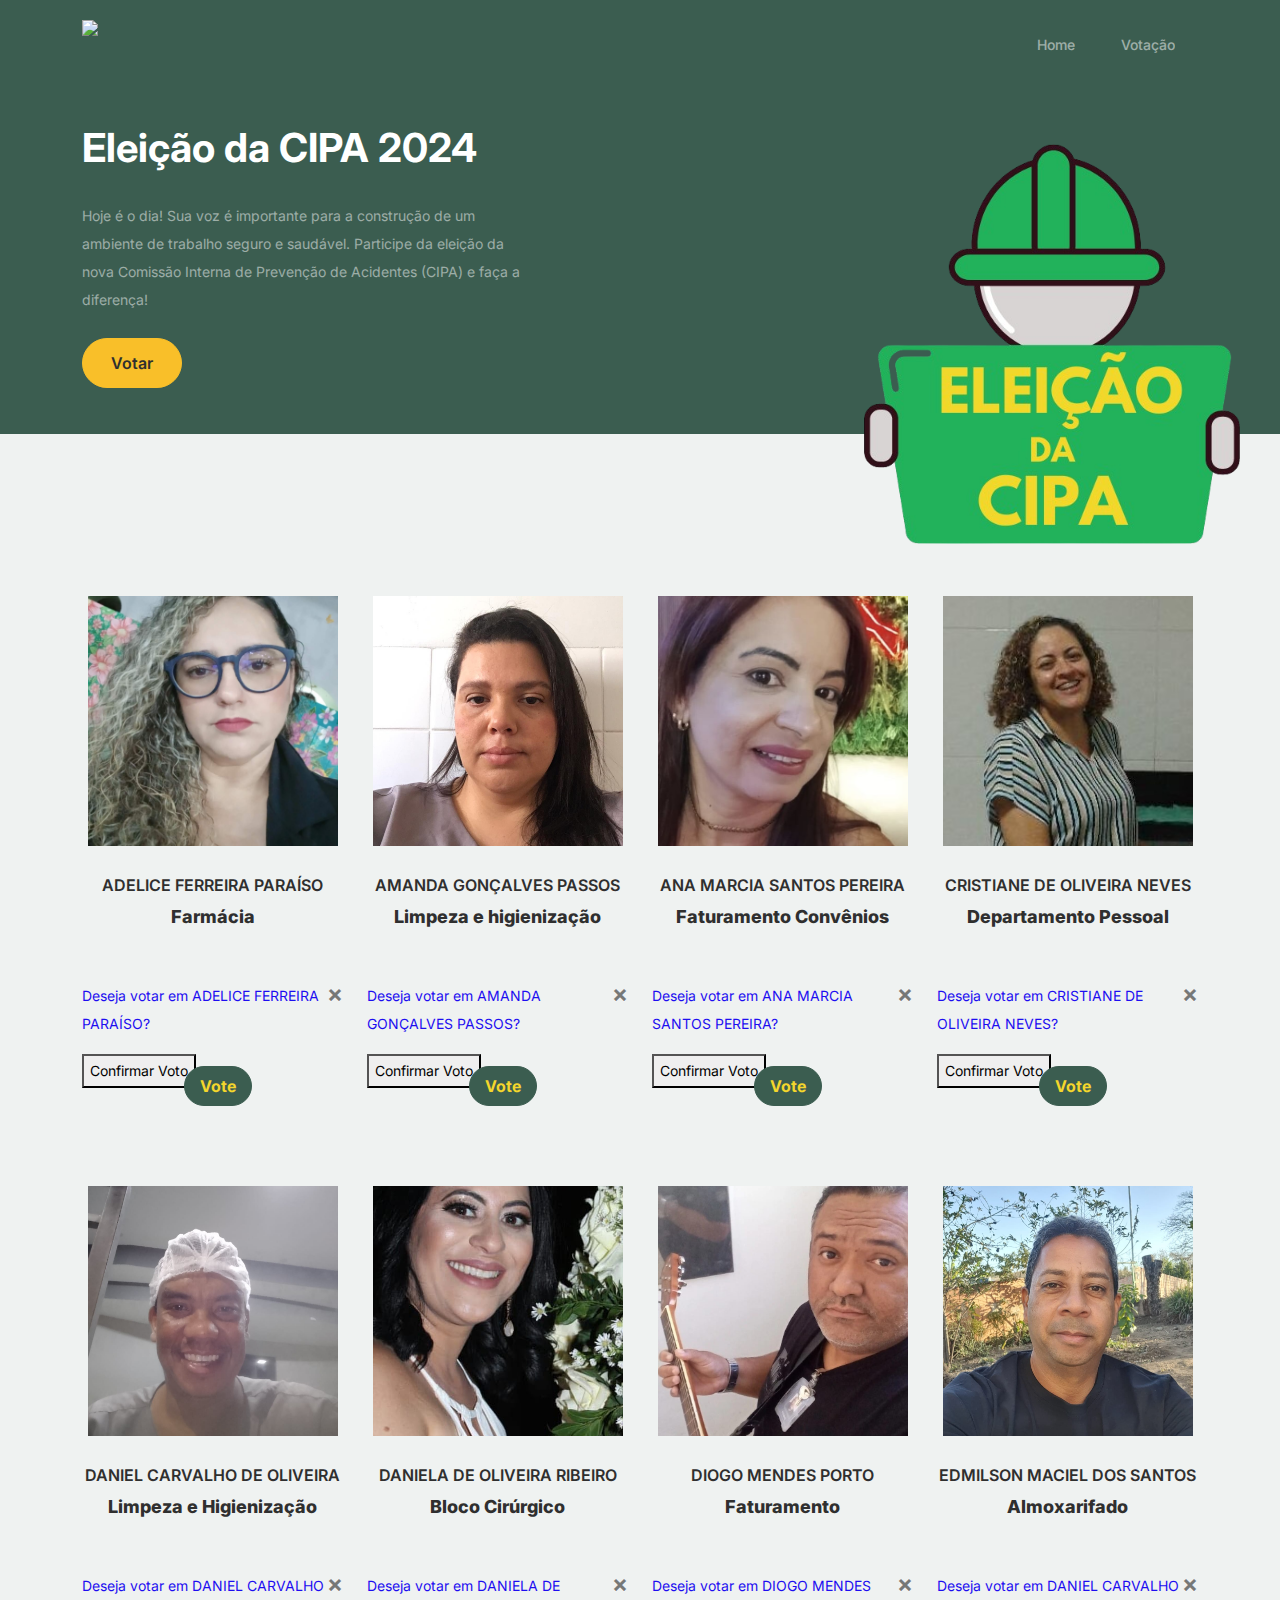
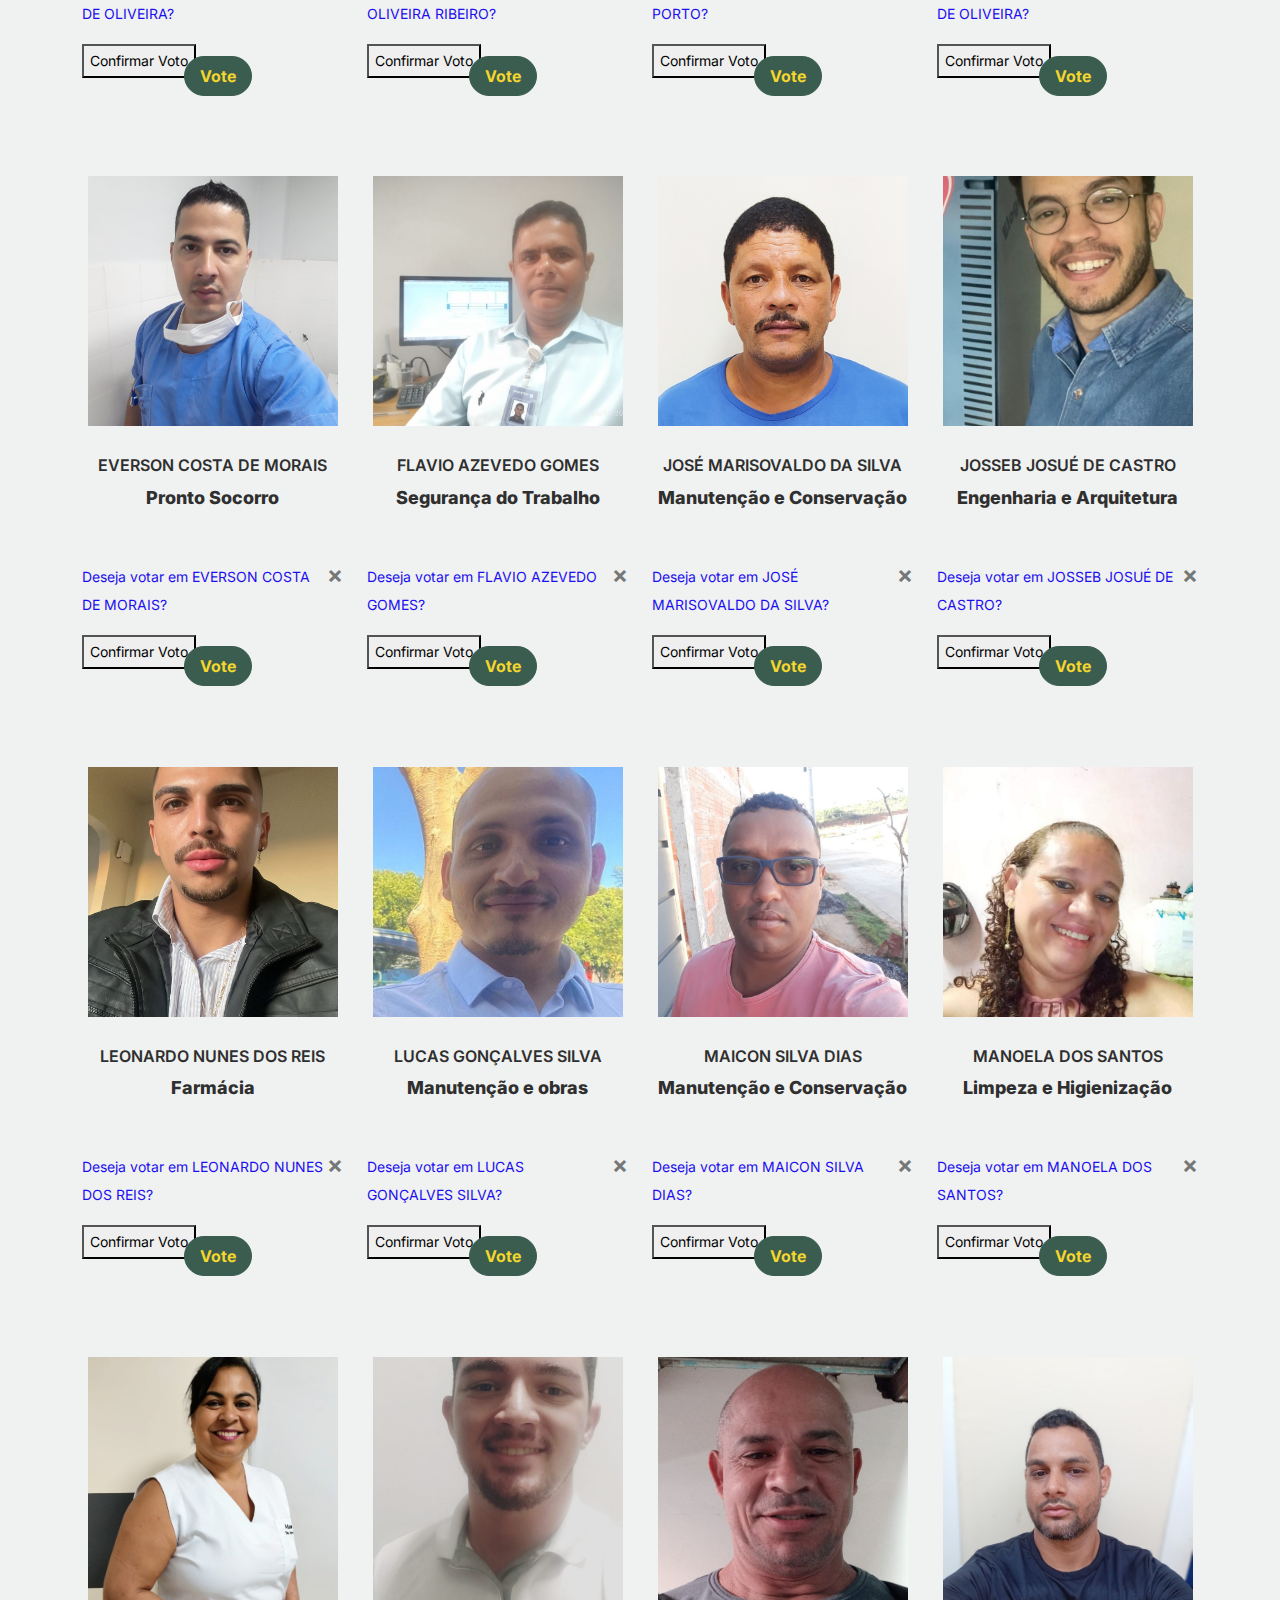
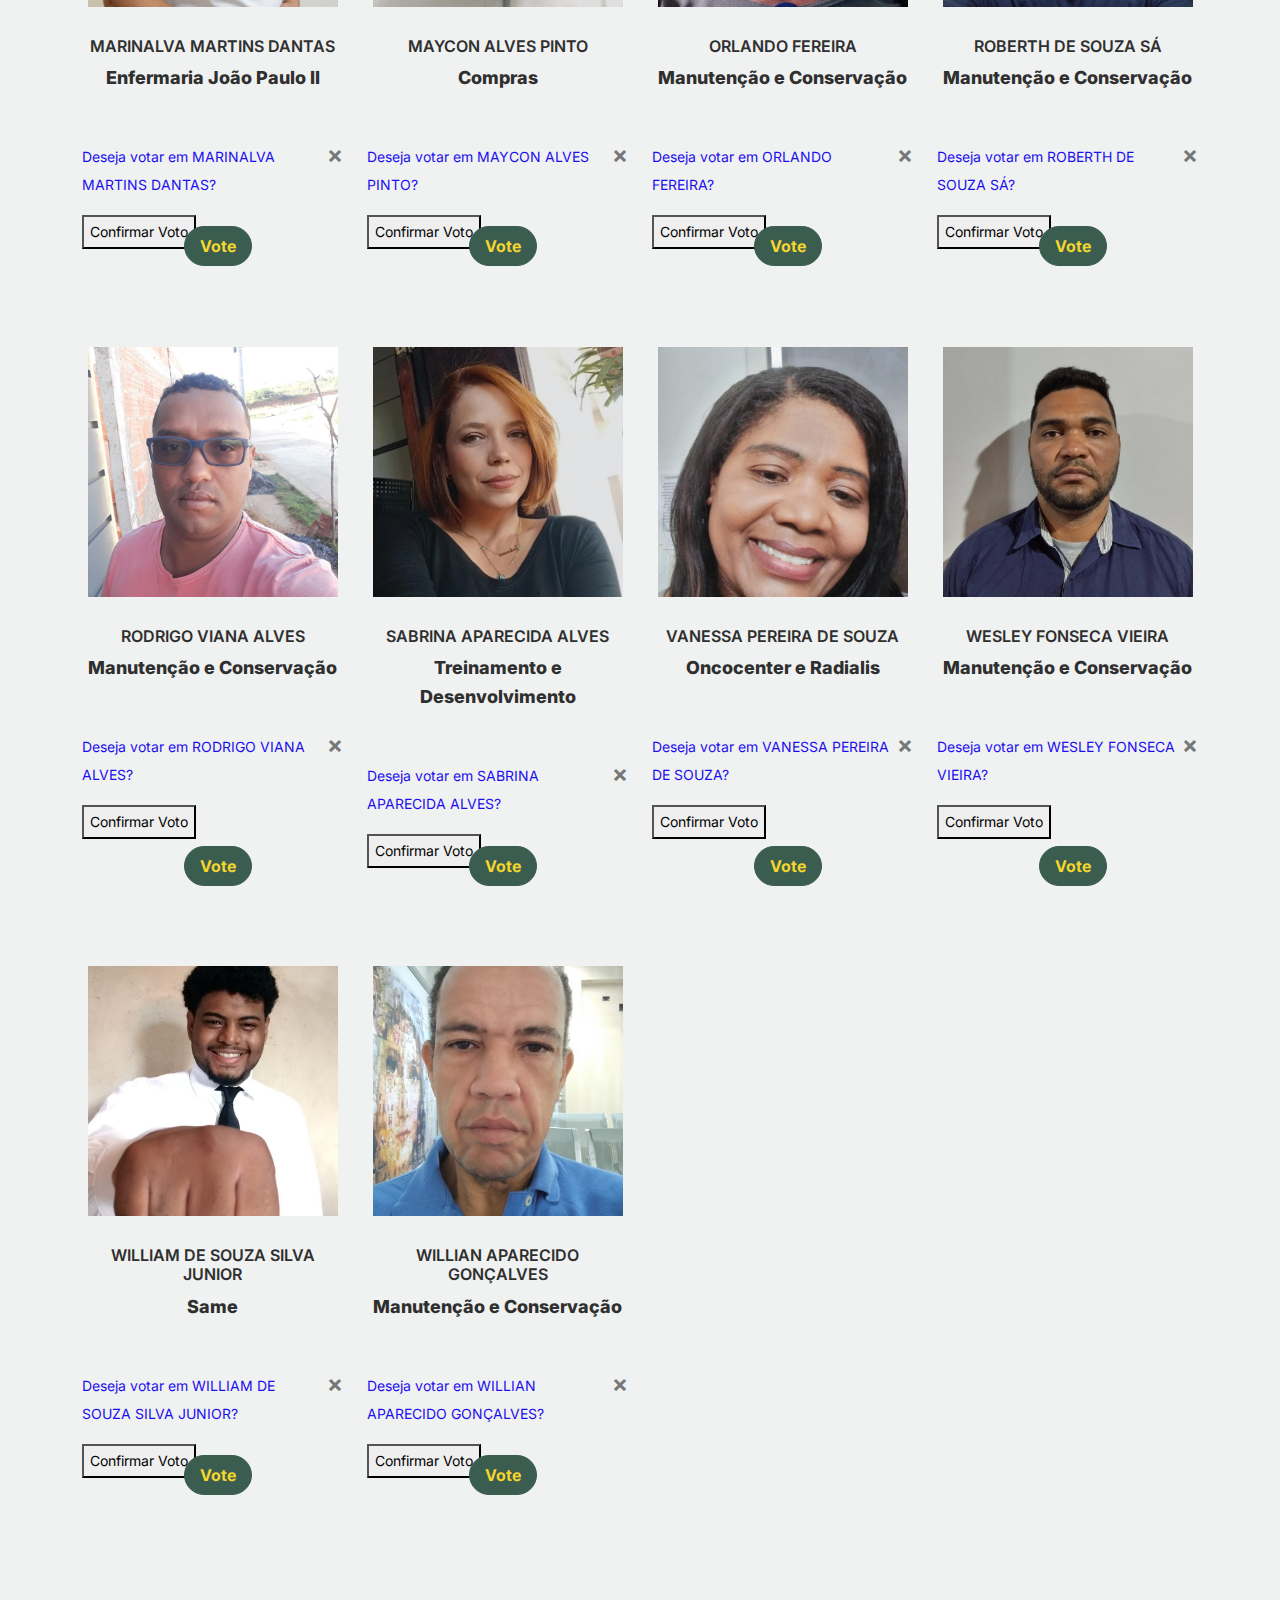
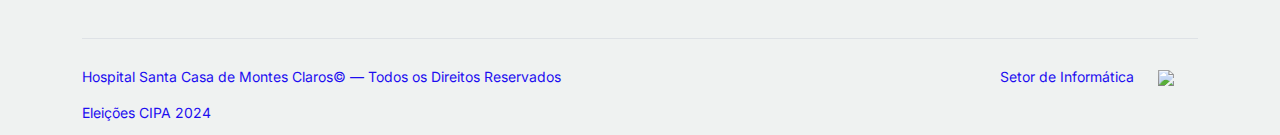
==== commit 1aa3e1fb: "Personalizando modal voto" ====
--- a/index.html
+++ b/index.html
@@ -620,16 +620,22 @@
         <div class="modal-dialog modal-lg">
             <div class="modal-content">
                 <div class="modal-header">
-                    <h1 class="modal-title fs-6 fw-bold fs-5" id="exampleModalLabel">View Manifesto</h1>
+                    <h1 class="modal-title fs-6 fw-bold fs-5" id="exampleModalLabel">Deseja votar em ADELICE FERREIRA
+                        PARAÍSO?</h1>
                     <button type="button" class="btn-close" data-bs-dismiss="modal" aria-label="Close"></button>
                 </div>
                 <div class="modal-body">
                     <ul class="molist">
-                        <li>Lorem ipsum dolor sit amet, consectetur adipiscing elit. Donec eu nibh et felis interdum
-                            accumsan. Pellentesque elit odio, interdum quis ante in, varius rhoncus orci.</li>
-                        <li>Etiam laoreet dapibus ante at mollis. Morbi lobortis ultricies risus, in faucibus est
-                            blandit
-                            eu. Nunc nec imperdiet elit.</li>
+                        <p>Para registrar o seu voto no candidato selecionado, insira a sua matrícula abaixo e em
+                            seguida pressione "Confirmar"</p>
+                        <form class="form-inline">
+                            <label class="sr-only" for="inlineFormInputName2">Matrícula</label>
+                            <input type="text" class="form-control mb-2 mr-sm-2" id="matricula"
+                                placeholder="Insira a sua matrícula" />
+                            <button type="submit" class="btn btn-secondary mb-2">
+                                Confirmar
+                            </button>
+                        </form>
                 </div>
             </div>
         </div>
@@ -645,8 +651,6 @@
 
 
 
-    <!-- CSS do Bootstrap -->
-    <link href="https://cdn.jsdelivr.net/npm/bootstrap@5.3.0-alpha1/dist/css/bootstrap.min.css" rel="stylesheet">
 
     <!-- JavaScript do Bootstrap (inclua no final do body) -->
     <script src="https://cdn.jsdelivr.net/npm/bootstrap@5.3.0-alpha1/dist/js/bootstrap.bundle.min.js"></script>
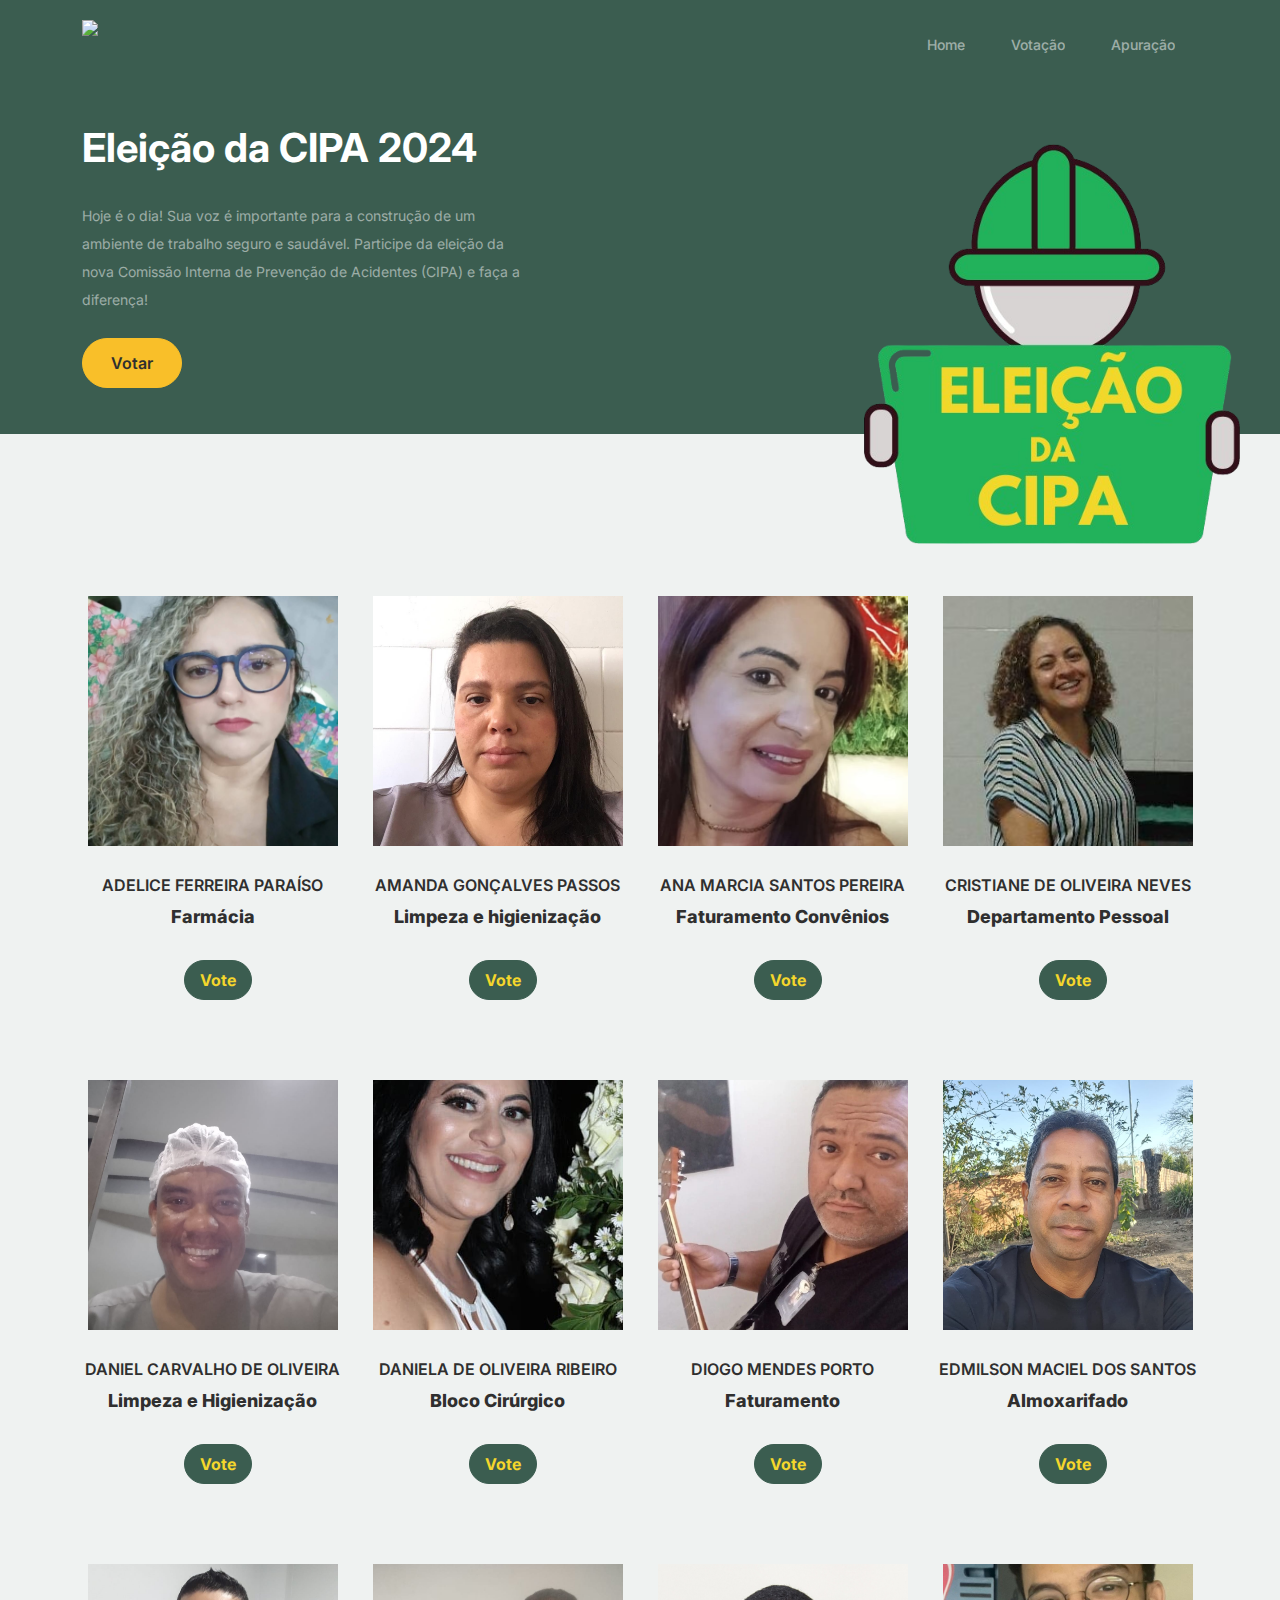
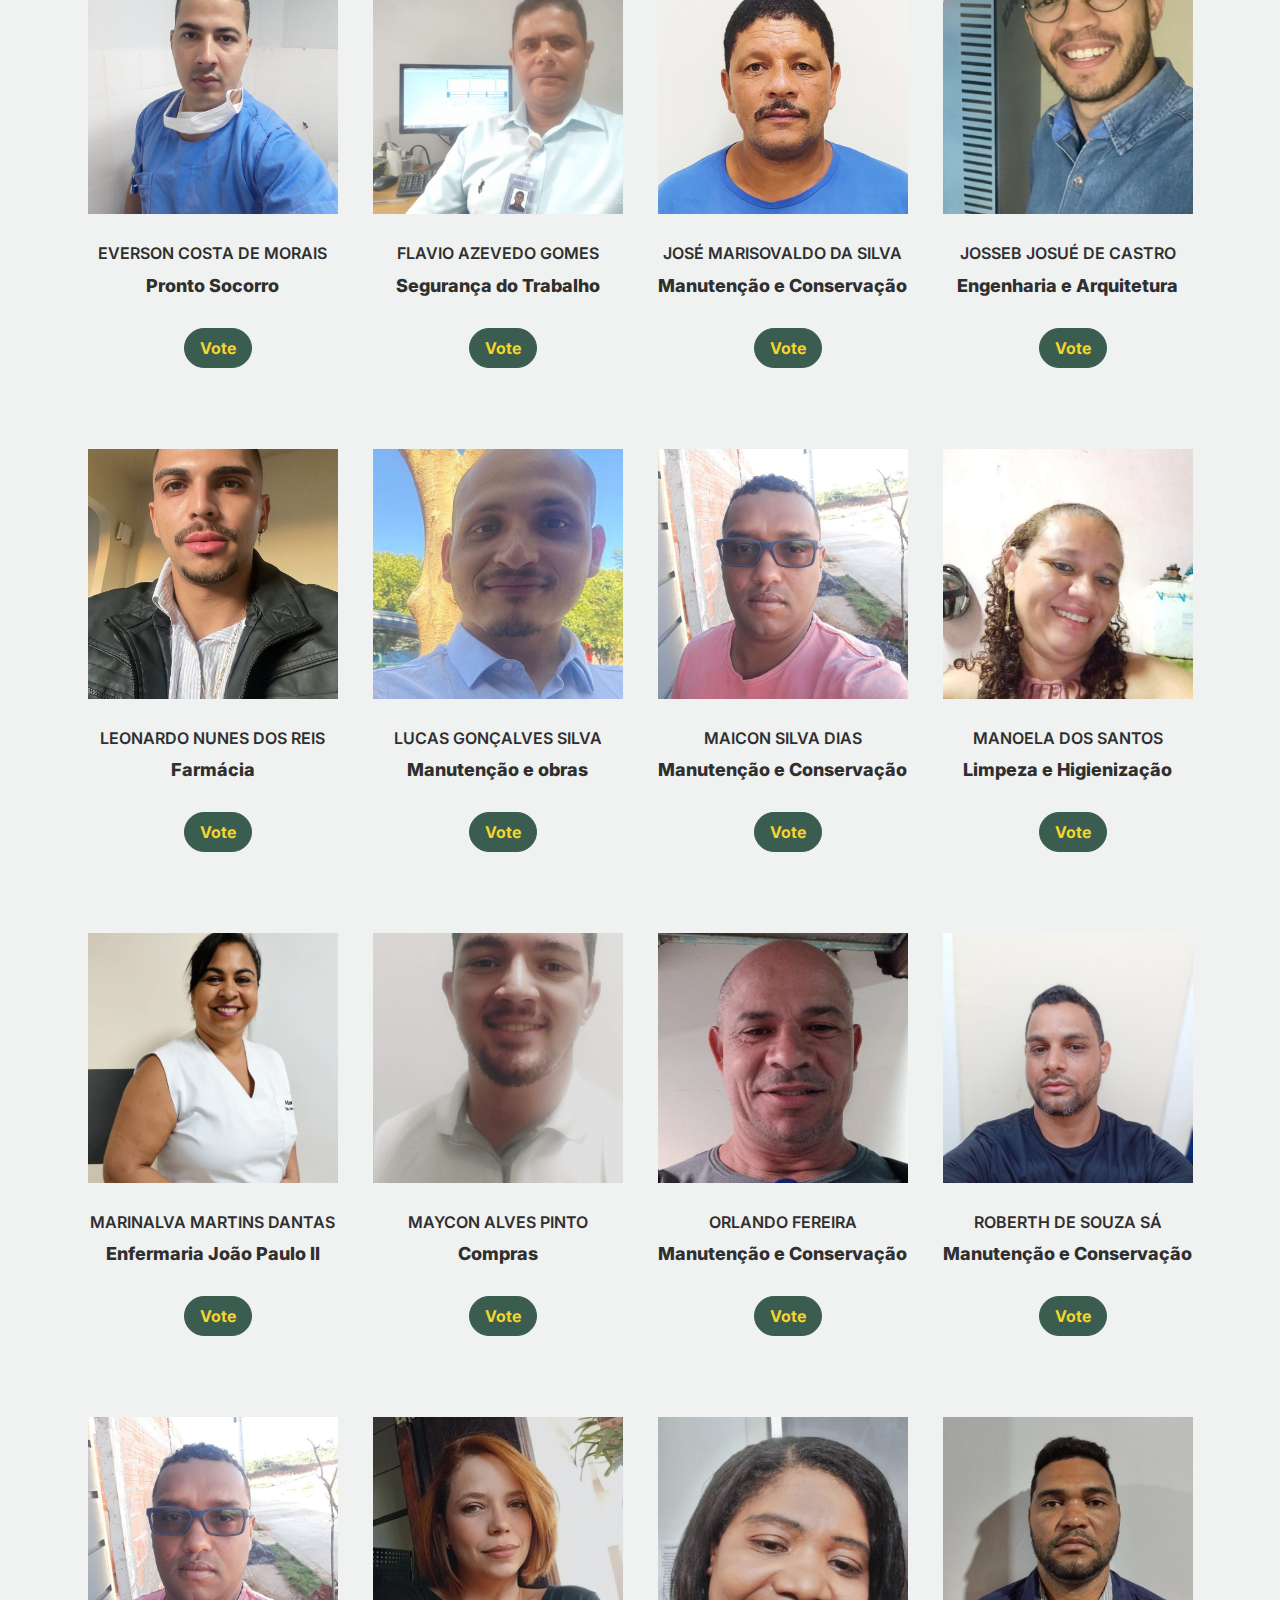
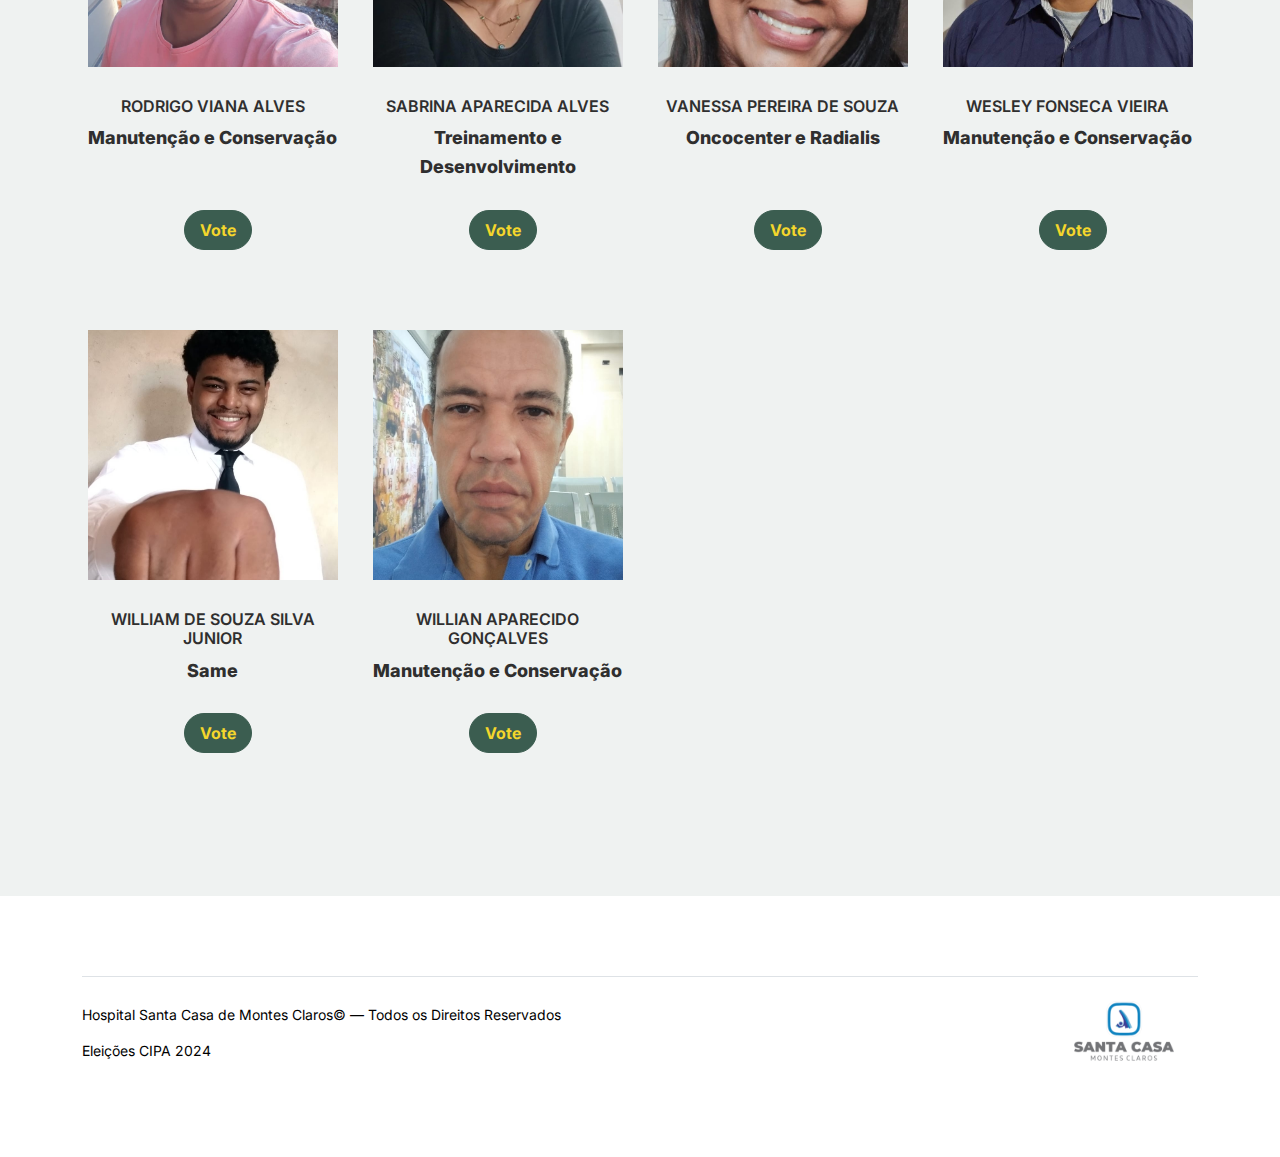
==== commit 407fab8d: "Tabela texto centralizado" ====
--- a/index.html
+++ b/index.html
@@ -28,6 +28,9 @@
                     <li class="nav-item">
                         <a class="nav-link" href=#votacao>Votação</a>
                     </li>
+                    <li class="nav-item">
+                        <a class="nav-link" href="resultado.html">Apuração</a>
+                    </li>
 
                 </ul>
             </div>
@@ -598,10 +601,7 @@
                     <div class="col-lg-6 text-center text-lg-end">
                         <ul class="list-unstyled d-inline-flex ms-auto">
                             <li class="me-4">
-                                <p href="#">Setor de Informática</p>
-                            </li>
-                            <li class="me-4">
-                                <img src="logo.png">
+                                <img src="img/logom.png" class="logorodape">
                             </li>
                         </ul>
                     </div>
--- a/css/style.css
+++ b/css/style.css
@@ -442,692 +442,707 @@
   flex: 1 1 auto;
   padding: 1rem;
   color: #000;
-
-  /* Estilos para o pop-up */
-  .popup {
-    display: none;
-    position: fixed;
-    z-index: 1;
-    left: 0;
-    top: 0;
-    width: 100%;
-    height: 100%;
-    overflow: auto;
-    background-color: rgba(0, 0, 0, 0.5);
-  }
-
-  .popup-content {
-    background-color: white;
-    margin: 15% auto;
-    padding: 20px;
-    border: 1px solid #888;
-    width: 80%;
-    max-width: 400px;
-    position: relative;
-  }
-
-  .close {
-    color: #aaa;
-    float: right;
-    font-size: 28px;
-    font-weight: bold;
-  }
-
-  .close:hover,
-  .close:focus {
-    color: black;
-    text-decoration: none;
-    cursor: pointer;
-  }
-
-  .confirm-button {
-    background-color: red;
-    color: white;
-    border: none;
-    padding: 10px 20px;
-    cursor: pointer;
-    font-size: 16px;
-    position: absolute;
-    bottom: 10px;
-    right: 10px;
-  }
-
-  .why-choose-section {
-    padding: 7rem 0;
-  }
-
-  .why-choose-section .img-wrap {
-    position: relative;
-  }
-
-  .why-choose-section .img-wrap:before {
-    position: absolute;
-    content: "";
-    width: 255px;
-    height: 217px;
-    background-image: url("../images/dots-yellow.svg");
-    background-repeat: no-repeat;
-    background-size: contain;
-    -webkit-transform: translate(-40%, -40%);
-    -ms-transform: translate(-40%, -40%);
-    transform: translate(-40%, -40%);
-    z-index: -1;
-  }
-
-  .why-choose-section .img-wrap img {
-    border-radius: 20px;
-  }
-
-  .feature {
-    margin-bottom: 30px;
-  }
-
-  .feature .icon {
-    display: inline-block;
-    position: relative;
-    margin-bottom: 20px;
-  }
-
-  .feature .icon:before {
-    content: "";
-    width: 33px;
-    height: 33px;
-    position: absolute;
-    background: rgba(59, 93, 80, 0.2);
-    border-radius: 50%;
-    right: -8px;
-    bottom: 0;
-  }
-
-  .feature h3 {
-    font-size: 14px;
-    color: #2f2f2f;
-  }
-
-  .feature p {
-    font-size: 14px;
-    line-height: 22px;
-    color: #6a6a6a;
-  }
-
-  .we-help-section {
-    padding: 7rem 0;
-  }
-
-  .we-help-section .imgs-grid {
-    display: -ms-grid;
-    display: grid;
-    -ms-grid-columns: (1fr)[27];
-    grid-template-columns: repeat(27, 1fr);
-    position: relative;
-  }
-
-  .we-help-section .imgs-grid:before {
-    position: absolute;
-    content: "";
-    width: 255px;
-    height: 217px;
-    background-image: url("../images/dots-green.svg");
-    background-size: contain;
-    background-repeat: no-repeat;
-    -webkit-transform: translate(-40%, -40%);
-    -ms-transform: translate(-40%, -40%);
-    transform: translate(-40%, -40%);
-    z-index: -1;
-  }
-
-  .we-help-section .imgs-grid .grid {
-    position: relative;
-  }
-
-  .we-help-section .imgs-grid .grid img {
-    border-radius: 20px;
-    max-width: 100%;
-  }
-
-  .we-help-section .imgs-grid .grid.grid-1 {
-    -ms-grid-column: 1;
-    -ms-grid-column-span: 18;
-    grid-column: 1 / span 18;
-    -ms-grid-row: 1;
-    -ms-grid-row-span: 27;
-    grid-row: 1 / span 27;
-  }
-
-  .we-help-section .imgs-grid .grid.grid-2 {
-    -ms-grid-column: 19;
-    -ms-grid-column-span: 27;
-    grid-column: 19 / span 27;
-    -ms-grid-row: 1;
-    -ms-grid-row-span: 5;
-    grid-row: 1 / span 5;
-    padding-left: 20px;
-  }
-
-  .we-help-section .imgs-grid .grid.grid-3 {
-    -ms-grid-column: 14;
-    -ms-grid-column-span: 16;
-    grid-column: 14 / span 16;
-    -ms-grid-row: 6;
-    -ms-grid-row-span: 27;
-    grid-row: 6 / span 27;
-    padding-top: 20px;
-  }
-
-  .custom-list {
-    width: 100%;
-  }
-
-  .custom-list li {
-    display: inline-block;
-    width: calc(50% - 20px);
-    margin-bottom: 12px;
-    line-height: 1.5;
-    position: relative;
-    padding-left: 20px;
-  }
-
-  .custom-list li:before {
-    content: "";
-    width: 8px;
-    height: 8px;
-    border-radius: 50%;
-    border: 2px solid #3b5d50;
-    position: absolute;
-    left: 0;
-    top: 8px;
-  }
-
-  .popular-candidato {
-    padding: 0 0 7rem 0;
-  }
-
-  .popular-candidato .candidato-item-sm h3 {
-    font-size: 14px;
-    font-weight: 700;
-    color: #2f2f2f;
-  }
-
-  .popular-candidato .candidato-item-sm a {
-    text-decoration: none;
-    color: #2f2f2f;
-    -webkit-transition: .3s all ease;
-    -o-transition: .3s all ease;
-    transition: .3s all ease;
-  }
-
-  .popular-candidato .candidato-item-sm a:hover {
-    color: rgba(47, 47, 47, 0.5);
-  }
-
-  .popular-candidato .candidato-item-sm p {
-    line-height: 1.4;
-    margin-bottom: 10px;
-    font-size: 14px;
-  }
-
-  .popular-candidato .candidato-item-sm .thumbnail {
-    margin-right: 10px;
-    -webkit-box-flex: 0;
-    -ms-flex: 0 0 120px;
-    flex: 0 0 120px;
-    position: relative;
-  }
-
-  .popular-candidato .candidato-item-sm .thumbnail:before {
-    content: "";
-    position: absolute;
-    border-radius: 20px;
-    background: #dce5e4;
-    width: 98px;
-    height: 98px;
-    top: 50%;
-    left: 50%;
-    -webkit-transform: translate(-50%, -50%);
-    -ms-transform: translate(-50%, -50%);
-    transform: translate(-50%, -50%);
-    z-index: -1;
-  }
-
-  .testimonial-section {
-    padding: 3rem 0 7rem 0;
-  }
-
-  .testimonial-slider-wrap {
-    position: relative;
-  }
-
-  .testimonial-slider-wrap .tns-inner {
-    padding-top: 30px;
-  }
-
+}
+
+/* Estilos para o pop-up */
+.popup {
+  display: none;
+  position: fixed;
+  z-index: 1;
+  left: 0;
+  top: 0;
+  width: 100%;
+  height: 100%;
+  overflow: auto;
+  background-color: rgba(0, 0, 0, 0.5);
+}
+
+.popup-content {
+  background-color: white;
+  margin: 15% auto;
+  padding: 20px;
+  border: 1px solid #888;
+  width: 80%;
+  max-width: 400px;
+  position: relative;
+}
+
+.close {
+  color: #aaa;
+  float: right;
+  font-size: 28px;
+  font-weight: bold;
+}
+
+.close:hover,
+.close:focus {
+  color: black;
+  text-decoration: none;
+  cursor: pointer;
+}
+
+.confirm-button {
+  background-color: red;
+  color: white;
+  border: none;
+  padding: 10px 20px;
+  cursor: pointer;
+  font-size: 16px;
+  position: absolute;
+  bottom: 10px;
+  right: 10px;
+}
+
+.table-responsive {
+  display: block;
+  width: 100%;
+  overflow-x: auto;
+  -webkit-overflow-scrolling: touch;
+  text-align: center;
+}
+
+.why-choose-section {
+  padding: 7rem 0;
+}
+
+.why-choose-section .img-wrap {
+  position: relative;
+}
+
+.why-choose-section .img-wrap:before {
+  position: absolute;
+  content: "";
+  width: 255px;
+  height: 217px;
+  background-image: url("../images/dots-yellow.svg");
+  background-repeat: no-repeat;
+  background-size: contain;
+  -webkit-transform: translate(-40%, -40%);
+  -ms-transform: translate(-40%, -40%);
+  transform: translate(-40%, -40%);
+  z-index: -1;
+}
+
+.why-choose-section .img-wrap img {
+  border-radius: 20px;
+}
+
+.feature {
+  margin-bottom: 30px;
+}
+
+.feature .icon {
+  display: inline-block;
+  position: relative;
+  margin-bottom: 20px;
+}
+
+.feature .icon:before {
+  content: "";
+  width: 33px;
+  height: 33px;
+  position: absolute;
+  background: rgba(59, 93, 80, 0.2);
+  border-radius: 50%;
+  right: -8px;
+  bottom: 0;
+}
+
+.feature h3 {
+  font-size: 14px;
+  color: #2f2f2f;
+}
+
+.feature p {
+  font-size: 14px;
+  line-height: 22px;
+  color: #6a6a6a;
+}
+
+.we-help-section {
+  padding: 7rem 0;
+}
+
+.we-help-section .imgs-grid {
+  display: -ms-grid;
+  display: grid;
+  -ms-grid-columns: (1fr)[27];
+  grid-template-columns: repeat(27, 1fr);
+  position: relative;
+}
+
+.we-help-section .imgs-grid:before {
+  position: absolute;
+  content: "";
+  width: 255px;
+  height: 217px;
+  background-image: url("../images/dots-green.svg");
+  background-size: contain;
+  background-repeat: no-repeat;
+  -webkit-transform: translate(-40%, -40%);
+  -ms-transform: translate(-40%, -40%);
+  transform: translate(-40%, -40%);
+  z-index: -1;
+}
+
+.we-help-section .imgs-grid .grid {
+  position: relative;
+}
+
+.we-help-section .imgs-grid .grid img {
+  border-radius: 20px;
+  max-width: 100%;
+}
+
+.we-help-section .imgs-grid .grid.grid-1 {
+  -ms-grid-column: 1;
+  -ms-grid-column-span: 18;
+  grid-column: 1 / span 18;
+  -ms-grid-row: 1;
+  -ms-grid-row-span: 27;
+  grid-row: 1 / span 27;
+}
+
+.we-help-section .imgs-grid .grid.grid-2 {
+  -ms-grid-column: 19;
+  -ms-grid-column-span: 27;
+  grid-column: 19 / span 27;
+  -ms-grid-row: 1;
+  -ms-grid-row-span: 5;
+  grid-row: 1 / span 5;
+  padding-left: 20px;
+}
+
+.we-help-section .imgs-grid .grid.grid-3 {
+  -ms-grid-column: 14;
+  -ms-grid-column-span: 16;
+  grid-column: 14 / span 16;
+  -ms-grid-row: 6;
+  -ms-grid-row-span: 27;
+  grid-row: 6 / span 27;
+  padding-top: 20px;
+}
+
+.custom-list {
+  width: 100%;
+}
+
+.custom-list li {
+  display: inline-block;
+  width: calc(50% - 20px);
+  margin-bottom: 12px;
+  line-height: 1.5;
+  position: relative;
+  padding-left: 20px;
+}
+
+.custom-list li:before {
+  content: "";
+  width: 8px;
+  height: 8px;
+  border-radius: 50%;
+  border: 2px solid #3b5d50;
+  position: absolute;
+  left: 0;
+  top: 8px;
+}
+
+.popular-candidato {
+  padding: 0 0 7rem 0;
+}
+
+.popular-candidato .candidato-item-sm h3 {
+  font-size: 14px;
+  font-weight: 700;
+  color: #2f2f2f;
+}
+
+.popular-candidato .candidato-item-sm a {
+  text-decoration: none;
+  color: #2f2f2f;
+  -webkit-transition: .3s all ease;
+  -o-transition: .3s all ease;
+  transition: .3s all ease;
+}
+
+.popular-candidato .candidato-item-sm a:hover {
+  color: rgba(47, 47, 47, 0.5);
+}
+
+.popular-candidato .candidato-item-sm p {
+  line-height: 1.4;
+  margin-bottom: 10px;
+  font-size: 14px;
+}
+
+.popular-candidato .candidato-item-sm .thumbnail {
+  margin-right: 10px;
+  -webkit-box-flex: 0;
+  -ms-flex: 0 0 120px;
+  flex: 0 0 120px;
+  position: relative;
+}
+
+.popular-candidato .candidato-item-sm .thumbnail:before {
+  content: "";
+  position: absolute;
+  border-radius: 20px;
+  background: #dce5e4;
+  width: 98px;
+  height: 98px;
+  top: 50%;
+  left: 50%;
+  -webkit-transform: translate(-50%, -50%);
+  -ms-transform: translate(-50%, -50%);
+  transform: translate(-50%, -50%);
+  z-index: -1;
+}
+
+.testimonial-section {
+  padding: 3rem 0 7rem 0;
+}
+
+.testimonial-slider-wrap {
+  position: relative;
+}
+
+.testimonial-slider-wrap .tns-inner {
+  padding-top: 30px;
+}
+
+.testimonial-slider-wrap .item .testimonial-block blockquote {
+  font-size: 16px;
+}
+
+@media (min-width: 768px) {
   .testimonial-slider-wrap .item .testimonial-block blockquote {
-    font-size: 16px;
-  }
-
-  @media (min-width: 768px) {
-    .testimonial-slider-wrap .item .testimonial-block blockquote {
-      line-height: 32px;
-      font-size: 18px;
-    }
-  }
-
-  .testimonial-slider-wrap .item .testimonial-block .author-info .author-pic {
-    margin-bottom: 20px;
-  }
-
-  .testimonial-slider-wrap .item .testimonial-block .author-info .author-pic img {
-    max-width: 80px;
-    border-radius: 50%;
-  }
-
-  .testimonial-slider-wrap .item .testimonial-block .author-info h3 {
-    font-size: 14px;
-    font-weight: 700;
-    color: #2f2f2f;
-    margin-bottom: 0;
-  }
-
+    line-height: 32px;
+    font-size: 18px;
+  }
+}
+
+.testimonial-slider-wrap .item .testimonial-block .author-info .author-pic {
+  margin-bottom: 20px;
+}
+
+.testimonial-slider-wrap .item .testimonial-block .author-info .author-pic img {
+  max-width: 80px;
+  border-radius: 50%;
+}
+
+.testimonial-slider-wrap .item .testimonial-block .author-info h3 {
+  font-size: 14px;
+  font-weight: 700;
+  color: #2f2f2f;
+  margin-bottom: 0;
+}
+
+.testimonial-slider-wrap #testimonial-nav {
+  position: absolute;
+  top: 50%;
+  z-index: 99;
+  width: 100%;
+  display: none;
+}
+
+@media (min-width: 768px) {
   .testimonial-slider-wrap #testimonial-nav {
-    position: absolute;
-    top: 50%;
-    z-index: 99;
-    width: 100%;
-    display: none;
-  }
-
-  @media (min-width: 768px) {
-    .testimonial-slider-wrap #testimonial-nav {
-      display: block;
-    }
-  }
-
-  .testimonial-slider-wrap #testimonial-nav>span {
-    cursor: pointer;
-    position: absolute;
-    width: 58px;
-    height: 58px;
-    line-height: 58px;
-    border-radius: 50%;
-    background: rgba(59, 93, 80, 0.1);
-    color: #2f2f2f;
-    -webkit-transition: .3s all ease;
-    -o-transition: .3s all ease;
-    transition: .3s all ease;
-  }
-
-  .testimonial-slider-wrap #testimonial-nav>span:hover {
-    background: #3b5d50;
-    color: #ffffff;
-  }
-
-  .testimonial-slider-wrap #testimonial-nav .prev {
-    left: -10px;
-  }
-
-  .testimonial-slider-wrap #testimonial-nav .next {
-    right: 0;
-  }
-
-  .testimonial-slider-wrap .tns-nav {
-    position: absolute;
-    bottom: -50px;
-    left: 50%;
-    -webkit-transform: translateX(-50%);
-    -ms-transform: translateX(-50%);
-    transform: translateX(-50%);
-  }
-
-  .testimonial-slider-wrap .tns-nav button {
-    background: none;
-    border: none;
-    display: inline-block;
-    position: relative;
-    width: 0 !important;
-    height: 7px !important;
-    margin: 2px;
-  }
-
-  .testimonial-slider-wrap .tns-nav button:active,
-  .testimonial-slider-wrap .tns-nav button:focus,
-  .testimonial-slider-wrap .tns-nav button:hover {
-    outline: none;
-    -webkit-box-shadow: none;
-    box-shadow: none;
-    background: none;
-  }
-
-  .testimonial-slider-wrap .tns-nav button:before {
     display: block;
-    width: 7px;
-    height: 7px;
-    left: 0;
-    top: 0;
-    position: absolute;
-    content: "";
-    border-radius: 50%;
-    -webkit-transition: .3s all ease;
-    -o-transition: .3s all ease;
-    transition: .3s all ease;
-    background-color: #d6d6d6;
-  }
-
-  .testimonial-slider-wrap .tns-nav button:hover:before,
-  .testimonial-slider-wrap .tns-nav button.tns-nav-active:before {
-    background-color: #3b5d50;
-  }
-
-  .before-footer-section {
-    padding: 7rem 0 12rem 0 !important;
-  }
-
-  .blog-section {
-    padding: 7rem 0 12rem 0;
-  }
-
-  .blog-section .post-entry a {
-    text-decoration: none;
-  }
-
-  .blog-section .post-entry .post-thumbnail {
-    display: block;
-    margin-bottom: 20px;
-  }
-
-  .blog-section .post-entry .post-thumbnail img {
-    border-radius: 20px;
-    -webkit-transition: .3s all ease;
-    -o-transition: .3s all ease;
-    transition: .3s all ease;
-  }
-
-  .blog-section .post-entry .post-content-entry {
-    padding-left: 15px;
-    padding-right: 15px;
-  }
-
-  .blog-section .post-entry .post-content-entry h3 {
-    font-size: 16px;
-    margin-bottom: 0;
-    font-weight: 600;
-    margin-bottom: 7px;
-  }
-
-  .blog-section .post-entry .post-content-entry .meta {
-    font-size: 14px;
-  }
-
-  .blog-section .post-entry .post-content-entry .meta a {
-    font-weight: 600;
-  }
-
-  .blog-section .post-entry:hover .post-thumbnail img,
-  .blog-section .post-entry:focus .post-thumbnail img {
-    opacity: .7;
-  }
-
-  .footer-section {
-    padding: 80px 0;
-    background: #ffffff;
-  }
-
-  .footer-section .relative {
-    position: relative;
-  }
-
-  .footer-section a {
-    text-decoration: none;
-    color: #2f2f2f;
-    -webkit-transition: .3s all ease;
-    -o-transition: .3s all ease;
-    transition: .3s all ease;
-  }
-
-  .footer-section a:hover {
-    color: rgba(47, 47, 47, 0.5);
-  }
-
+  }
+}
+
+.testimonial-slider-wrap #testimonial-nav>span {
+  cursor: pointer;
+  position: absolute;
+  width: 58px;
+  height: 58px;
+  line-height: 58px;
+  border-radius: 50%;
+  background: rgba(59, 93, 80, 0.1);
+  color: #2f2f2f;
+  -webkit-transition: .3s all ease;
+  -o-transition: .3s all ease;
+  transition: .3s all ease;
+}
+
+.testimonial-slider-wrap #testimonial-nav>span:hover {
+  background: #3b5d50;
+  color: #ffffff;
+}
+
+.testimonial-slider-wrap #testimonial-nav .prev {
+  left: -10px;
+}
+
+.testimonial-slider-wrap #testimonial-nav .next {
+  right: 0;
+}
+
+.testimonial-slider-wrap .tns-nav {
+  position: absolute;
+  bottom: -50px;
+  left: 50%;
+  -webkit-transform: translateX(-50%);
+  -ms-transform: translateX(-50%);
+  transform: translateX(-50%);
+}
+
+.testimonial-slider-wrap .tns-nav button {
+  background: none;
+  border: none;
+  display: inline-block;
+  position: relative;
+  width: 0 !important;
+  height: 7px !important;
+  margin: 2px;
+}
+
+.testimonial-slider-wrap .tns-nav button:active,
+.testimonial-slider-wrap .tns-nav button:focus,
+.testimonial-slider-wrap .tns-nav button:hover {
+  outline: none;
+  -webkit-box-shadow: none;
+  box-shadow: none;
+  background: none;
+}
+
+.testimonial-slider-wrap .tns-nav button:before {
+  display: block;
+  width: 7px;
+  height: 7px;
+  left: 0;
+  top: 0;
+  position: absolute;
+  content: "";
+  border-radius: 50%;
+  -webkit-transition: .3s all ease;
+  -o-transition: .3s all ease;
+  transition: .3s all ease;
+  background-color: #d6d6d6;
+}
+
+.testimonial-slider-wrap .tns-nav button:hover:before,
+.testimonial-slider-wrap .tns-nav button.tns-nav-active:before {
+  background-color: #3b5d50;
+}
+
+.before-footer-section {
+  padding: 7rem 0 12rem 0 !important;
+}
+
+.blog-section {
+  padding: 7rem 0 12rem 0;
+}
+
+.blog-section .post-entry a {
+  text-decoration: none;
+}
+
+.blog-section .post-entry .post-thumbnail {
+  display: block;
+  margin-bottom: 20px;
+}
+
+.blog-section .post-entry .post-thumbnail img {
+  border-radius: 20px;
+  -webkit-transition: .3s all ease;
+  -o-transition: .3s all ease;
+  transition: .3s all ease;
+}
+
+.blog-section .post-entry .post-content-entry {
+  padding-left: 15px;
+  padding-right: 15px;
+}
+
+.blog-section .post-entry .post-content-entry h3 {
+  font-size: 16px;
+  margin-bottom: 0;
+  font-weight: 600;
+  margin-bottom: 7px;
+}
+
+.blog-section .post-entry .post-content-entry .meta {
+  font-size: 14px;
+}
+
+.blog-section .post-entry .post-content-entry .meta a {
+  font-weight: 600;
+}
+
+.blog-section .post-entry:hover .post-thumbnail img,
+.blog-section .post-entry:focus .post-thumbnail img {
+  opacity: .7;
+}
+
+.footer-section {
+  padding: 80px 0;
+  background: #ffffff;
+  color: #000;
+}
+
+.footer-section .relative {
+  position: relative;
+}
+
+.footer-section a {
+  text-decoration: none;
+  color: #2f2f2f;
+  -webkit-transition: .3s all ease;
+  -o-transition: .3s all ease;
+  transition: .3s all ease;
+}
+
+.footer-section a:hover {
+  color: rgba(47, 47, 47, 0.5);
+}
+
+.footer-section .subscription-form {
+  margin-bottom: 40px;
+  position: relative;
+  z-index: 2;
+  margin-top: 100px;
+}
+
+@media (min-width: 992px) {
   .footer-section .subscription-form {
-    margin-bottom: 40px;
-    position: relative;
-    z-index: 2;
-    margin-top: 100px;
-  }
-
-  @media (min-width: 992px) {
-    .footer-section .subscription-form {
-      margin-top: 0px;
-      margin-bottom: 80px;
-    }
-  }
-
-  .footer-section .subscription-form h3 {
-    font-size: 18px;
-    font-weight: 500;
-    color: #3b5d50;
-  }
-
-  .footer-section .subscription-form .form-control {
-    height: 50px;
-    border-radius: 10px;
-    font-family: "Inter", sans-serif;
-  }
-
-  .footer-section .subscription-form .form-control:active,
-  .footer-section .subscription-form .form-control:focus {
-    outline: none;
-    -webkit-box-shadow: none;
-    box-shadow: none;
-    border-color: #3b5d50;
-    -webkit-box-shadow: 0 1px 4px 0 rgba(0, 0, 0, 0.2);
-    box-shadow: 0 1px 4px 0 rgba(0, 0, 0, 0.2);
-  }
-
-  .footer-section .subscription-form .form-control::-webkit-input-placeholder {
-    font-size: 14px;
-  }
-
-  .footer-section .subscription-form .form-control::-moz-placeholder {
-    font-size: 14px;
-  }
-
-  .footer-section .subscription-form .form-control:-ms-input-placeholder {
-    font-size: 14px;
-  }
-
-  .footer-section .subscription-form .form-control:-moz-placeholder {
-    font-size: 14px;
-  }
-
-  .footer-section .subscription-form .btn {
-    border-radius: 10px !important;
-  }
-
-  .footer-section .sofa-img {
-    position: absolute;
-    top: -200px;
-    z-index: 1;
-    right: 0;
-  }
-
-  .footer-section .sofa-img img {
-    max-width: 380px;
-  }
-
+    margin-top: 0px;
+    margin-bottom: 80px;
+  }
+}
+
+.footer-section .subscription-form h3 {
+  font-size: 18px;
+  font-weight: 500;
+  color: #3b5d50;
+}
+
+.footer-section .subscription-form .form-control {
+  height: 50px;
+  border-radius: 10px;
+  font-family: "Inter", sans-serif;
+}
+
+.footer-section .subscription-form .form-control:active,
+.footer-section .subscription-form .form-control:focus {
+  outline: none;
+  -webkit-box-shadow: none;
+  box-shadow: none;
+  border-color: #3b5d50;
+  -webkit-box-shadow: 0 1px 4px 0 rgba(0, 0, 0, 0.2);
+  box-shadow: 0 1px 4px 0 rgba(0, 0, 0, 0.2);
+}
+
+.footer-section .subscription-form .form-control::-webkit-input-placeholder {
+  font-size: 14px;
+}
+
+.footer-section .subscription-form .form-control::-moz-placeholder {
+  font-size: 14px;
+}
+
+.footer-section .subscription-form .form-control:-ms-input-placeholder {
+  font-size: 14px;
+}
+
+.footer-section .subscription-form .form-control:-moz-placeholder {
+  font-size: 14px;
+}
+
+.footer-section .subscription-form .btn {
+  border-radius: 10px !important;
+}
+
+.footer-section .sofa-img {
+  position: absolute;
+  top: -200px;
+  z-index: 1;
+  right: 0;
+}
+
+.footer-section .sofa-img img {
+  max-width: 380px;
+}
+
+.footer-section .links-wrap {
+  margin-top: 0px;
+}
+
+@media (min-width: 992px) {
   .footer-section .links-wrap {
-    margin-top: 0px;
-  }
-
-  @media (min-width: 992px) {
-    .footer-section .links-wrap {
-      margin-top: 54px;
-    }
-  }
-
-  .footer-section .links-wrap ul li {
-    margin-bottom: 10px;
-  }
-
-  .footer-section .footer-logo-wrap .footer-logo {
-    font-size: 32px;
-    font-weight: 500;
-    text-decoration: none;
-    color: #3b5d50;
-  }
-
-  .footer-section .custom-social li {
-    margin: 2px;
-    display: inline-block;
-  }
-
-  .footer-section .custom-social li a {
-    width: 40px;
-    height: 40px;
-    text-align: center;
-    line-height: 40px;
-    display: inline-block;
-    background: #dce5e4;
-    color: #3b5d50;
-    border-radius: 50%;
-  }
-
-  .footer-section .custom-social li a:hover {
-    background: #3b5d50;
-    color: #ffffff;
-  }
-
-  .footer-section .border-top {
-    border-color: #dce5e4;
-  }
-
-  .footer-section .border-top.copyright {
-    font-size: 14px !important;
-  }
-
-  .untree_co-section {
-    padding: 7rem 0;
-  }
-
-  .form-control {
-    height: 50px;
-    border-radius: 10px;
-    font-family: "Inter", sans-serif;
-  }
-
-  .form-control:active,
-  .form-control:focus {
-    outline: none;
-    -webkit-box-shadow: none;
-    box-shadow: none;
-    border-color: #3b5d50;
-    -webkit-box-shadow: 0 1px 4px 0 rgba(0, 0, 0, 0.2);
-    box-shadow: 0 1px 4px 0 rgba(0, 0, 0, 0.2);
-  }
-
-  .form-control::-webkit-input-placeholder {
-    font-size: 14px;
-  }
-
-  .form-control::-moz-placeholder {
-    font-size: 14px;
-  }
-
-  .form-control:-ms-input-placeholder {
-    font-size: 14px;
-  }
-
-  .form-control:-moz-placeholder {
-    font-size: 14px;
-  }
-
-  .service {
-    line-height: 1.5;
-  }
-
-  .service .service-icon {
-    border-radius: 10px;
-    -webkit-box-flex: 0;
-    -ms-flex: 0 0 50px;
-    flex: 0 0 50px;
-    height: 50px;
-    line-height: 50px;
-    text-align: center;
-    background: #3b5d50;
-    margin-right: 20px;
-    color: #ffffff;
-  }
-
-  textarea {
-    height: auto !important;
-  }
-
-  .site-blocks-table {
-    overflow: auto;
-  }
-
-  .site-blocks-table .candidato-thumbnail {
-    width: 200px;
-  }
-
-  .site-blocks-table .btn {
-    padding: 2px 10px;
-  }
-
-  .site-blocks-table thead th {
-    padding: 30px;
-    text-align: center;
-    border-width: 0px !important;
-    vertical-align: middle;
-    color: rgba(0, 0, 0, 0.8);
-    font-size: 18px;
-  }
-
-  .site-blocks-table td {
-    padding: 20px;
-    text-align: center;
-    vertical-align: middle;
-    color: rgba(0, 0, 0, 0.8);
-  }
-
-  .site-blocks-table tbody tr:first-child td {
-    border-top: 1px solid #3b5d50 !important;
-  }
-
-  .site-blocks-table .btn {
-    background: none !important;
-    color: #000000;
-    border: none;
-    height: auto !important;
-  }
-
-  .site-block-order-table th {
-    border-top: none !important;
-    border-bottom-width: 1px !important;
-  }
-
-  .site-block-order-table td,
-  .site-block-order-table th {
-    color: #000000;
-  }
-
-  .couponcode-wrap input {
-    border-radius: 10px !important;
-  }
-
-  .text-primary {
-    color: #3b5d50 !important;
-  }
-
-  .thankyou-icon {
-    position: relative;
-    color: #3b5d50;
-  }
-
-  .thankyou-icon:before {
-    position: absolute;
-    content: "";
-    width: 50px;
-    height: 50px;
-    border-radius: 50%;
-    background: rgba(59, 93, 80, 0.2);
-  }+    margin-top: 54px;
+  }
+}
+
+.footer-section .links-wrap ul li {
+  margin-bottom: 10px;
+}
+
+.footer-section .footer-logo-wrap .footer-logo {
+  font-size: 32px;
+  font-weight: 500;
+  text-decoration: none;
+  color: #3b5d50;
+}
+
+.footer-section .custom-social li {
+  margin: 2px;
+  display: inline-block;
+}
+
+.footer-section .custom-social li a {
+  width: 40px;
+  height: 40px;
+  text-align: center;
+  line-height: 40px;
+  display: inline-block;
+  background: #dce5e4;
+  color: #3b5d50;
+  border-radius: 50%;
+}
+
+.footer-section .custom-social li a:hover {
+  background: #3b5d50;
+  color: #ffffff;
+}
+
+.footer-section .border-top {
+  border-color: #dce5e4;
+}
+
+.footer-section .border-top.copyright {
+  font-size: 14px !important;
+}
+
+.logorodape {
+  height: 60px;
+  width: auto;
+}
+
+.untree_co-section {
+  padding: 7rem 0;
+}
+
+.form-control {
+  height: 50px;
+  border-radius: 10px;
+  font-family: "Inter", sans-serif;
+}
+
+.form-control:active,
+.form-control:focus {
+  outline: none;
+  -webkit-box-shadow: none;
+  box-shadow: none;
+  border-color: #3b5d50;
+  -webkit-box-shadow: 0 1px 4px 0 rgba(0, 0, 0, 0.2);
+  box-shadow: 0 1px 4px 0 rgba(0, 0, 0, 0.2);
+}
+
+.form-control::-webkit-input-placeholder {
+  font-size: 14px;
+}
+
+.form-control::-moz-placeholder {
+  font-size: 14px;
+}
+
+.form-control:-ms-input-placeholder {
+  font-size: 14px;
+}
+
+.form-control:-moz-placeholder {
+  font-size: 14px;
+}
+
+.service {
+  line-height: 1.5;
+}
+
+.service .service-icon {
+  border-radius: 10px;
+  -webkit-box-flex: 0;
+  -ms-flex: 0 0 50px;
+  flex: 0 0 50px;
+  height: 50px;
+  line-height: 50px;
+  text-align: center;
+  background: #3b5d50;
+  margin-right: 20px;
+  color: #ffffff;
+}
+
+textarea {
+  height: auto !important;
+}
+
+.site-blocks-table {
+  overflow: auto;
+}
+
+.site-blocks-table .candidato-thumbnail {
+  width: 200px;
+}
+
+.site-blocks-table .btn {
+  padding: 2px 10px;
+}
+
+.site-blocks-table thead th {
+  padding: 30px;
+  text-align: center;
+  border-width: 0px !important;
+  vertical-align: middle;
+  color: rgba(0, 0, 0, 0.8);
+  font-size: 18px;
+}
+
+.site-blocks-table td {
+  padding: 20px;
+  text-align: center;
+  vertical-align: middle;
+  color: rgba(0, 0, 0, 0.8);
+}
+
+.site-blocks-table tbody tr:first-child td {
+  border-top: 1px solid #3b5d50 !important;
+}
+
+.site-blocks-table .btn {
+  background: none !important;
+  color: #000000;
+  border: none;
+  height: auto !important;
+}
+
+.site-block-order-table th {
+  border-top: none !important;
+  border-bottom-width: 1px !important;
+}
+
+.site-block-order-table td,
+.site-block-order-table th {
+  color: #000000;
+}
+
+.couponcode-wrap input {
+  border-radius: 10px !important;
+}
+
+.text-primary {
+  color: #3b5d50 !important;
+}
+
+.thankyou-icon {
+  position: relative;
+  color: #3b5d50;
+}
+
+.thankyou-icon:before {
+  position: absolute;
+  content: "";
+  width: 50px;
+  height: 50px;
+  border-radius: 50%;
+  background: rgba(59, 93, 80, 0.2);
+}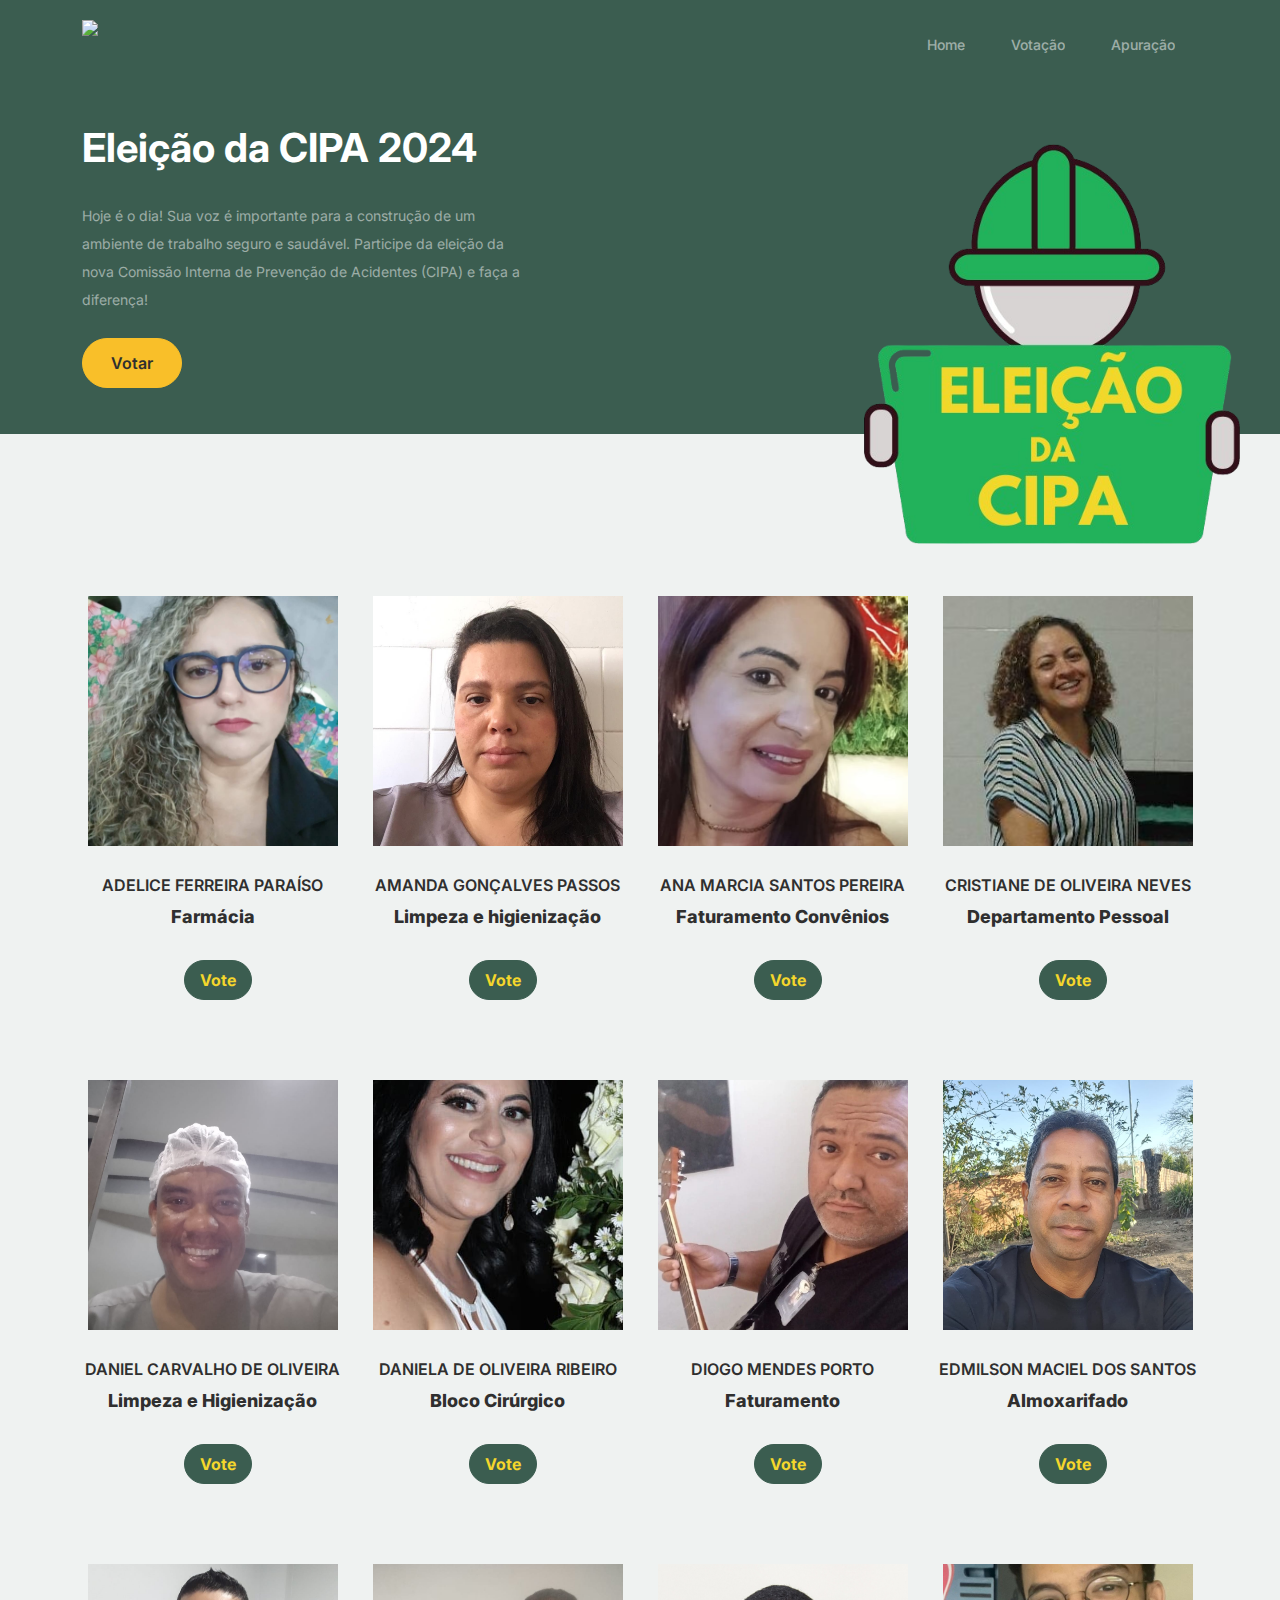
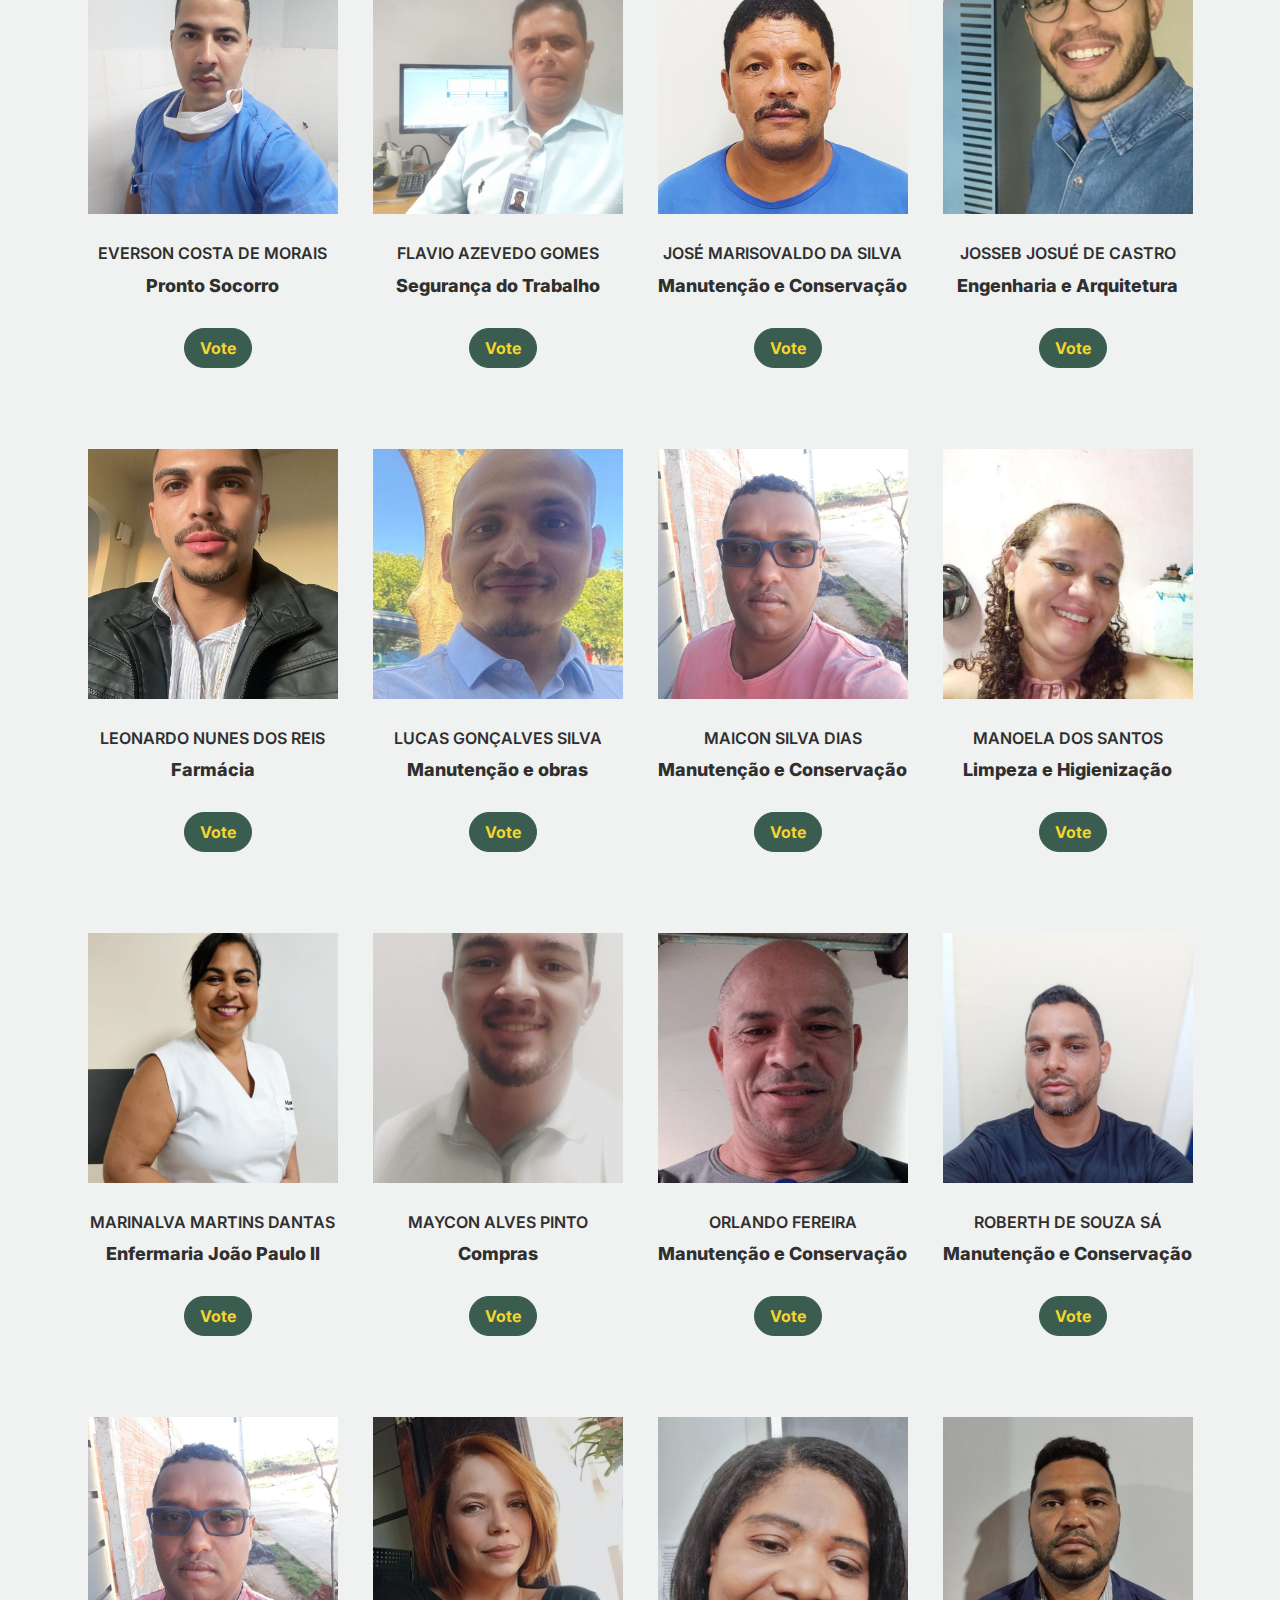
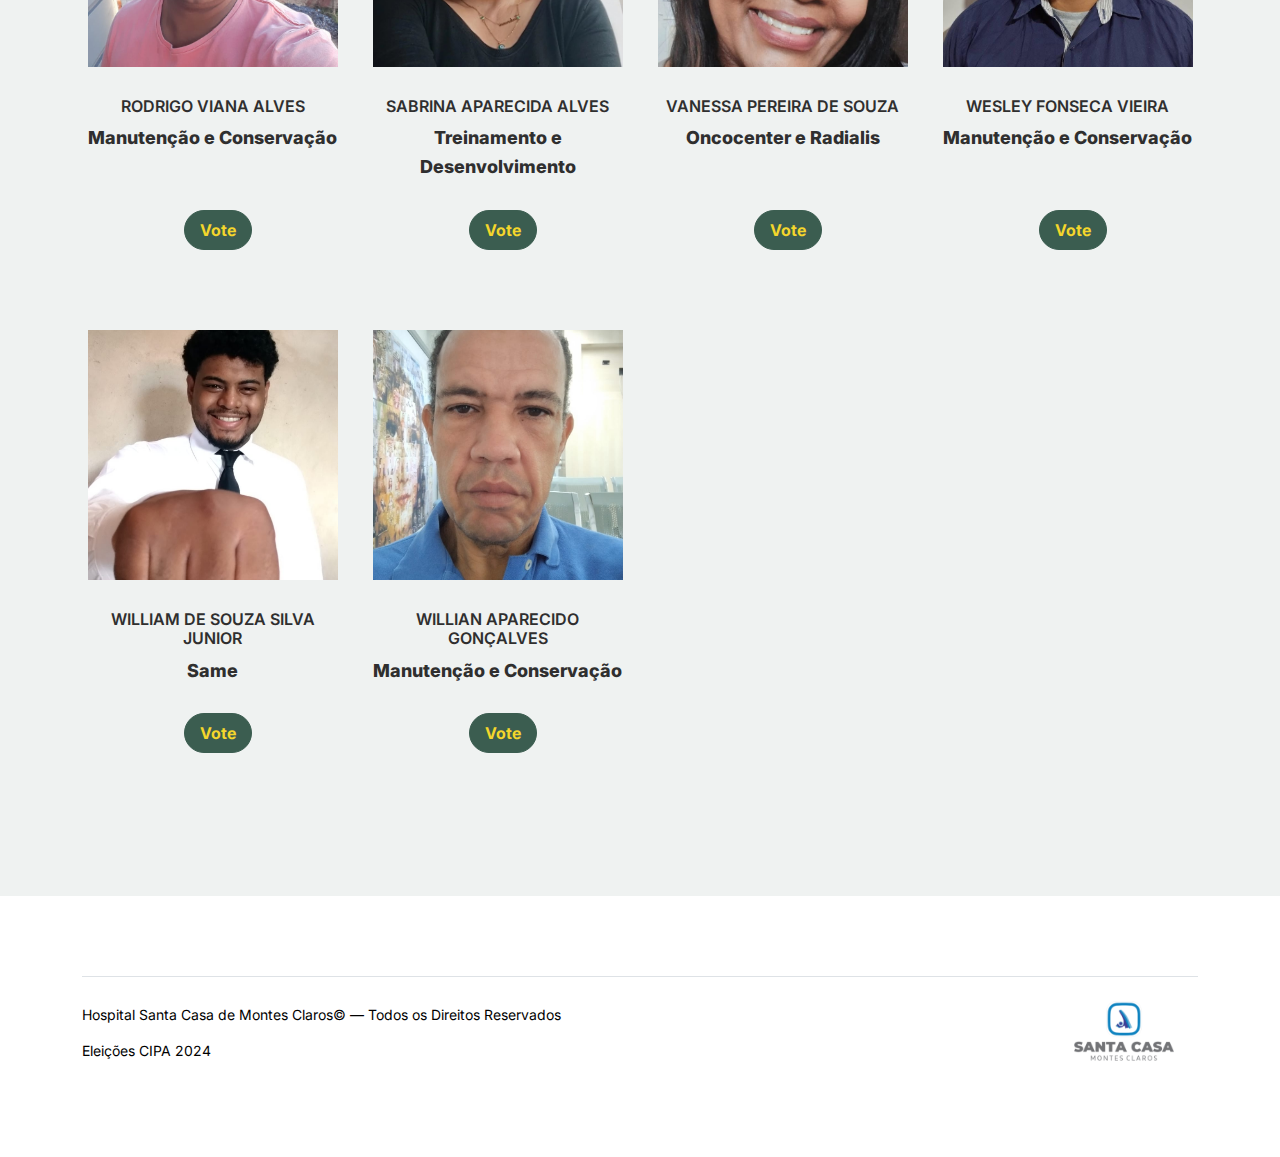
==== commit 6d867c0b: "Incluindo o modal" ====
--- a/index.html
+++ b/index.html
@@ -642,27 +642,12 @@
     </div>
 
 
-
-
-
-
-
-
-
-
-
-
-    <!-- JavaScript do Bootstrap (inclua no final do body) -->
     <script src="https://cdn.jsdelivr.net/npm/bootstrap@5.3.0-alpha1/dist/js/bootstrap.bundle.min.js"></script>
-
-
-
     <script src="js/bootstrap.bundle.min.js"></script>
     <script src="https://code.jquery.com/jquery-3.5.1.slim.min.js"></script>
     <script src="https://cdn.jsdelivr.net/npm/@popperjs/core@2.9.3/dist/umd/popper.min.js"></script>
     <script src="https://stackpath.bootstrapcdn.com/bootstrap/4.5.2/js/bootstrap.min.js"></script>
     <script src="js/popup.js"></script>
-    <!-- Script para geração dos cards e paginação -->
-    <script src="votacao.js"></script>
+    <script src="modal.js"></script>
 
 </html>